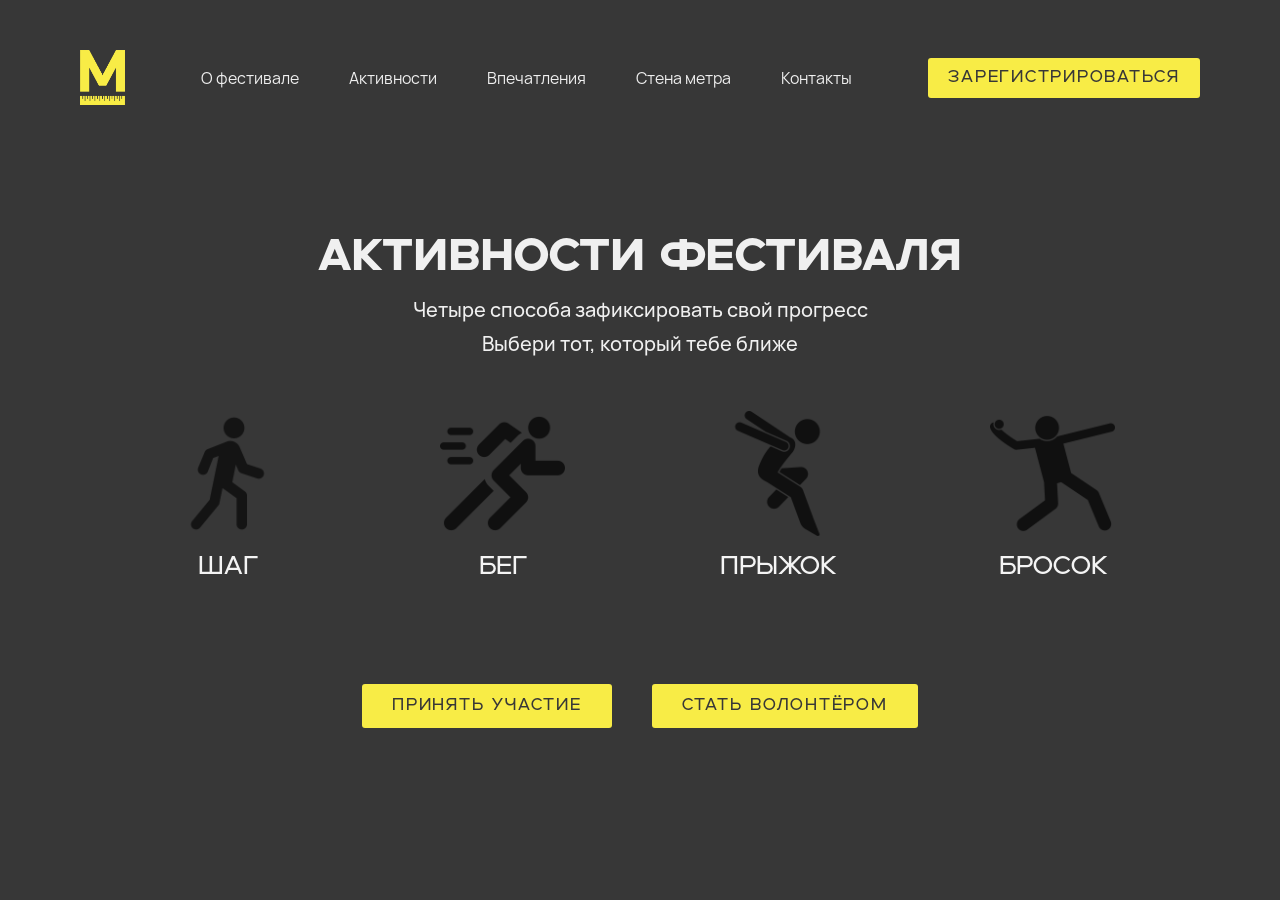
==== activity/activity.html @ a4222068 "activity_promoblock_adaptive" ====
<!doctype html>
<html lang="en">
  <head>
    <meta charset="UTF-8" />
    <meta name="viewport" content="width=device-width, initial-scale=1.0" />
    <title>МЕТР</title>

    <link rel="stylesheet" href="/style/style.css" />
  </head>
  <body>
    <section class="information">
      <header class="header">
        <img class="header--logo" src="/assets/gallery/icon/logo.png" />
        <nav class="header--navigation">
          <ul class="header--navigation--list">
            <li><a>О фестивале</a></li>
            <li><a>Активности</a></li>
            <li><a>Впечатления</a></li>
            <li><a>Стена метра</a></li>
            <li><a>Контакты</a></li>
          </ul>
        </nav>
        <button class="btn-header">
          <span>ЗАРЕГИСТРИРОВАТЬСЯ</span>
        </button>

        <div class="header--groupIcon">
          <img src="/assets/gallery/icon/user-add.svg" />
          <img src="/assets/gallery/icon/burger.svg" />
        </div>
      </header>

      <h1 class="information__heading">АКТИВНОСТИ ФЕСТИВАЛЯ</h1>

      <p class="information--text">
        Четыре способа зафиксировать свой прогресс <br />
        Выбери тот, который тебе ближе
      </p>

      <div class="information--activitesGroup">
        <div>
          <img src="/assets/gallery/icon/man-walking.svg" />
          <p>ШАГ</p>
        </div>

        <div>
          <img src="/assets/gallery/icon/running.svg" />
          <p>БЕГ</p>
        </div>

        <div>
          <img src="/assets/gallery/icon/jumping.svg" />
          <p>ПРЫЖОК</p>
        </div>

        <div>
          <img src="/assets/gallery/icon/person.svg" />
          <p>БРОСОК</p>
        </div>
      </div>

      <div class="information--btnGroup">
        <button class="promoblock-btn">
          <span>ПРИНЯТЬ УЧАСТИЕ</span>
        </button>
        <button class="promoblock-btn">
          <span>СТАТЬ ВОЛОНТЁРОМ</span>
        </button>
      </div>
    </section>
  </body>
</html>
---- style/style.css ----
@charset "UTF-8";
/* ТИПОГРАФИКА */
@font-face {
  font-family: "UNCAGE";
  src: url("/fonts/UNCAGE-SemiBold.otf");
  font-weight: 600;
}
@font-face {
  font-family: "UNCAGE";
  src: url("/fonts/UNCAGE-Regular.otf");
  font-weight: 400;
}
@font-face {
  font-family: "UNCAGE";
  src: url("/fonts/UNCAGE-Medium.otf");
  font-weight: 500;
}
@font-face {
  font-family: "Manrope";
  src: url("/fonts/manrope-regular.otf");
  font-weight: 400;
}
@font-face {
  font-family: "Manrope";
  src: url("/fonts/manrope-medium.otf");
  font-weight: 500;
}
@font-face {
  font-family: "Manrope";
  src: url("/fonts/manrope-semibold.otf");
  font-weight: 600;
}
@font-face {
  font-family: "Manrope";
  src: url("/fonts/manrope-extrabold.otf");
  font-weight: 800;
}
html {
  font-size: 16px;
  -webkit-font-smoothing: antialiased;
  -moz-osx-font-smoothing: grayscale;
}

/* ПЕРЕМЕННЫЕ */
/* СБРОС СТИЛЕЙ */
/* Reset CSS */
*,
*::before,
*::after {
  margin: 0;
  padding: 0;
  box-sizing: border-box;
}

html {
  -webkit-text-size-adjust: 100%;
  -moz-tab-size: 4;
  -o-tab-size: 4;
     tab-size: 4;
}

body {
  min-height: 100vh;
  line-height: 1.5;
  -webkit-font-smoothing: antialiased;
}

/* Убираем списки */
ul,
ol {
  list-style: none;
}

/* Убираем подчёркивание у ссылок */
a {
  text-decoration: none;
  color: inherit;
}

/* Наследование шрифтов */
/* Обнуление всех инпутов, текстареа и селектов */
input,
textarea,
select,
button {
  margin: 0;
  padding: 0;
  border: none;
  background: none;
  color: inherit;
  outline: none;
  box-shadow: none;
}

/* Обнуление конкретных типов инпутов */
input[type=text],
input[type=email],
input[type=number],
input[type=password],
input[type=tel],
input[type=search],
textarea,
select {
  -webkit-appearance: none;
  -moz-appearance: none;
  appearance: none;
}

/* Убираем крестик в input search */
input[type=search]::-webkit-search-decoration,
input[type=search]::-webkit-search-cancel-button,
input[type=search]::-webkit-search-results-button,
input[type=search]::-webkit-search-results-decoration {
  -webkit-appearance: none;
}

/* Убираем стрелки в number input */
input[type=number]::-webkit-inner-spin-button,
input[type=number]::-webkit-outer-spin-button {
  -webkit-appearance: none;
  margin: 0;
}

input[type=number] {
  -moz-appearance: textfield;
  -webkit-appearance: textfield;
          appearance: textfield;
}

/* Убираем календарь в date input */
input[type=date]::-webkit-calendar-picker-indicator {
  background: transparent;
  bottom: 0;
  color: transparent;
  cursor: pointer;
  height: auto;
  left: 0;
  position: absolute;
  right: 0;
  top: 0;
  width: auto;
}

/* Убираем синюю подсветку при тапе на мобилках */
input,
textarea,
select,
button {
  -webkit-tap-highlight-color: transparent;
}

/* Убираем рамку фокуса (но лучше оставить для доступности) */
input:focus,
textarea:focus,
select:focus {
  outline: none;
}

/* Убираем фон автозаполнения в Chrome */
input:-webkit-autofill,
input:-webkit-autofill:hover,
input:-webkit-autofill:focus,
input:-webkit-autofill:active {
  -webkit-background-clip: text;
  -webkit-text-fill-color: inherit;
  -webkit-transition: background-color 5000s ease-in-out 0s;
  transition: background-color 5000s ease-in-out 0s;
}

/* Убираем стандартные кнопки */
button {
  background: none;
  border: none;
  cursor: pointer;
}

/* Медиа элементы */
img,
picture,
video,
canvas,
svg {
  display: block;
  max-width: 100%;
}

/* Убираем обводку у фокуса (лучше оставить для доступности) */
:focus {
  outline: none;
}

:focus-visible {
  outline: 2px solid #0066cc;
  outline-offset: 2px;
}

/* Таблицы */
table {
  border-collapse: collapse;
  border-spacing: 0;
}

/* Цитаты */
blockquote,
q {
  quotes: none;
}

blockquote::before,
blockquote::after,
q::before,
q::after {
  content: "";
}

/* Горизонтальная линия */
hr {
  border: none;
  border-top: 1px solid currentColor;
  opacity: 0.25;
}

/* Убираем стрелки у number input */
input[type=number]::-webkit-inner-spin-button,
input[type=number]::-webkit-outer-spin-button {
  -webkit-appearance: none;
  margin: 0;
}

input[type=number] {
  -moz-appearance: textfield;
  -webkit-appearance: textfield;
          appearance: textfield;
}

/* МИКСИНЫ */
/* АДАПТИВНАЯ ВЁРСТКА */
/* КОМПОНЕНТЫ */
.btn-primary-yellow {
  background-color: #f8ec46;
  border-radius: 3px;
  padding: 10px 22px;
}
.btn-primary-yellow span {
  font-family: "UNCAGE";
  font-weight: 400;
  font-size: 16px;
  line-height: 20px;
  letter-spacing: 0.11em;
  color: #373737;
}
.btn-primary-yellow:hover {
  background: rgb(246.140625, 230.953125, 20.859375);
}

.btn-header {
  background-color: #f8ec46;
  border-radius: 3px;
  padding: 10px 22px;
}
.btn-header span {
  font-family: "UNCAGE";
  font-weight: 400;
  font-size: 16px;
  line-height: 20px;
  letter-spacing: 0.11em;
  color: #373737;
}
.btn-header:hover {
  background: rgb(246.140625, 230.953125, 20.859375);
}
.btn-header {
  display: block;
}
@media (min-width: 1200px) and (max-width: 1524px) {
  .btn-header {
    padding: 10px 20px;
    font-size: 12px;
    display: block;
  }
}
@media (min-width: 800px) and (max-width: 1199px) {
  .btn-header {
    display: none;
  }
}
@media (min-width: 500px) and (max-width: 799px) {
  .btn-header {
    display: none;
  }
}
@media (min-width: 250px) and (max-width: 499px) {
  .btn-header {
    display: none;
  }
}

.btn-headerReg {
  background-color: #f8ec46;
  border-radius: 3px;
  padding: 10px 22px;
}
.btn-headerReg span {
  font-family: "UNCAGE";
  font-weight: 400;
  font-size: 3px;
  line-height: 20px;
  letter-spacing: 0.11em;
  color: #373737;
}
.btn-headerReg:hover {
  background: rgb(246.140625, 230.953125, 20.859375);
}

.promoblock-btn {
  background-color: #f8ec46;
  border-radius: 3px;
  padding: 12px 30px;
}
.promoblock-btn span {
  font-family: "UNCAGE";
  font-weight: 400;
  font-size: 16px;
  line-height: 20px;
  letter-spacing: 0.11em;
  color: #373737;
}
.promoblock-btn:hover {
  background: rgb(246.140625, 230.953125, 20.859375);
}
.promoblock-btn {
  display: block;
}
@media (min-width: 800px) and (max-width: 1199px) {
  .promoblock-btn {
    padding: 10px 25px;
  }
}
@media (min-width: 500px) and (max-width: 799px) {
  .promoblock-btn {
    background-color: #f8ec46;
    border-radius: 3px;
    padding: 10px 10px;
  }
  .promoblock-btn span {
    font-family: "UNCAGE";
    font-weight: 400;
    font-size: 13px;
    line-height: 20px;
    letter-spacing: 0.11em;
    color: #373737;
  }
  .promoblock-btn:hover {
    background: rgb(246.140625, 230.953125, 20.859375);
  }
  .promoblock-btn {
    width: 215px;
    font-size: 13px;
  }
}
@media (min-width: 250px) and (max-width: 499px) {
  .promoblock-btn {
    background-color: #f8ec46;
    border-radius: 3px;
    padding: 10px 10px;
  }
  .promoblock-btn span {
    font-family: "UNCAGE";
    font-weight: 400;
    font-size: 14px;
    line-height: 20px;
    letter-spacing: 0.11em;
    color: #373737;
  }
  .promoblock-btn:hover {
    background: rgb(246.140625, 230.953125, 20.859375);
  }
  .promoblock-btn {
    width: 80%;
    font-size: 13px;
  }
}

.offer-btn {
  background-color: #f8ec46;
  border-radius: 3px;
  padding: 13px 55px;
}
.offer-btn span {
  font-family: "UNCAGE";
  font-weight: 400;
  font-size: 16px;
  line-height: 20px;
  letter-spacing: 0.11em;
  color: #373737;
}
.offer-btn:hover {
  background: rgb(246.140625, 230.953125, 20.859375);
}
.offer-btn {
  display: block;
}
@media (min-width: 800px) and (max-width: 1199px) {
  .offer-btn {
    padding: 10px 25px;
  }
}
@media (min-width: 500px) and (max-width: 799px) {
  .offer-btn {
    background-color: #f8ec46;
    border-radius: 3px;
    padding: 10px 10px;
  }
  .offer-btn span {
    font-family: "UNCAGE";
    font-weight: 400;
    font-size: 13px;
    line-height: 20px;
    letter-spacing: 0.11em;
    color: #373737;
  }
  .offer-btn:hover {
    background: rgb(246.140625, 230.953125, 20.859375);
  }
  .offer-btn {
    width: 265px;
    font-size: 13px;
  }
}
@media (min-width: 250px) and (max-width: 499px) {
  .offer-btn {
    background-color: #f8ec46;
    border-radius: 3px;
    padding: 12px 10px;
  }
  .offer-btn span {
    font-family: "UNCAGE";
    font-weight: 400;
    font-size: 14px;
    line-height: 20px;
    letter-spacing: 0.11em;
    color: #373737;
  }
  .offer-btn:hover {
    background: rgb(246.140625, 230.953125, 20.859375);
  }
  .offer-btn {
    width: 75%;
    font-size: 13px;
  }
}

.meterWallBtn {
  background-color: #35c8b5;
  border-radius: 3px;
  padding: 13px 25px;
}
.meterWallBtn span {
  font-family: "UNCAGE";
  font-weight: 400;
  font-size: 14px;
  line-height: 20px;
  letter-spacing: 0.11em;
  color: #373737;
  white-space: nowrap;
}
.meterWallBtn:hover {
  background: rgb(42.3162055336, 159.6837944664, 144.5138339921);
}
@media (min-width: 800px) and (max-width: 1199px) {
  .meterWallBtn {
    width: 50%;
    padding: 15px 25px;
  }
}

.btnModal {
  background-color: #35c8b5;
  border-radius: 3px;
  padding: 13px 28px;
}
.btnModal span {
  font-family: "UNCAGE";
  font-weight: 400;
  font-size: 14px;
  line-height: 20px;
  letter-spacing: 0.11em;
  color: #373737;
  white-space: nowrap;
}
.btnModal:hover {
  background: rgb(42.3162055336, 159.6837944664, 144.5138339921);
}

.appealBtn {
  background-color: #35c8b5;
  border-radius: 3px;
  padding: 12px 28px;
}
.appealBtn span {
  font-family: "UNCAGE";
  font-weight: 400;
  font-size: 14px;
  line-height: 20px;
  letter-spacing: 0.11em;
  color: #373737;
  white-space: nowrap;
}
.appealBtn:hover {
  background: rgb(42.3162055336, 159.6837944664, 144.5138339921);
}
.appealBtn {
  margin-left: auto;
  display: block;
  margin-top: 40px;
}
@media (min-width: 800px) and (max-width: 1199px) {
  .appealBtn {
    width: 400px;
    margin-left: auto;
    margin-right: auto;
  }
}
@media (min-width: 500px) and (max-width: 799px) {
  .appealBtn {
    width: 350px;
    margin-left: auto;
    margin-right: auto;
  }
}
@media (min-width: 250px) and (max-width: 499px) {
  .appealBtn {
    margin-left: auto;
    margin-right: auto;
    width: 95%;
  }
}

.btnReg {
  background-color: #f8ec46;
  border-radius: 3px;
  padding: 12px 10px;
}
.btnReg span {
  font-family: "UNCAGE";
  font-weight: 400;
  font-size: 15px;
  line-height: 20px;
  letter-spacing: 0.11em;
  color: #373737;
}
.btnReg:hover {
  background: rgb(246.140625, 230.953125, 20.859375);
}
.btnReg {
  width: 415px;
  margin-top: 40px;
}
@media (min-width: 250px) and (max-width: 499px) {
  .btnReg {
    width: 330px;
  }
}

/* Оверлей затемнения */
#overlay {
  position: fixed;
  top: 0;
  left: 0;
  width: 100%;
  height: 100%;
  background: rgba(83, 83, 83, 0.8);
  backdrop-filter: blur(8px);
  z-index: 998;
  display: none;
}

/* Модальное окно */
.modalAdd {
  position: fixed;
  top: 50%;
  left: 50%;
  transform: translate(-50%, -50%);
  width: 650px;
  height: 700px;
  max-width: 90%;
  background: #373737;
  border-radius: 3px;
  padding: 70px 30px 0px 90px;
  z-index: 999;
  display: none;
  border: 1px solid rgba(255, 255, 255, 0.1);
  box-shadow: 0 20px 60px rgba(35, 35, 35, 0.5);
}
@media (min-width: 500px) and (max-width: 799px) {
  .modalAdd {
    height: 650px;
    padding: 50px 30px 0px 40px;
  }
}
@media (min-width: 250px) and (max-width: 499px) {
  .modalAdd {
    height: 650px;
    padding: 50px 20px 0px 20px;
  }
}
.modalAdd h3 {
  font-family: "UNCAGE";
  font-style: normal;
  font-weight: 600;
  font-size: 35px;
  line-height: 40px;
  letter-spacing: 0.05em;
  color: #f8ec46;
}
@media (min-width: 500px) and (max-width: 799px) {
  .modalAdd h3 {
    font-size: 30px;
    padding-right: 20%;
  }
}
@media (min-width: 250px) and (max-width: 499px) {
  .modalAdd h3 {
    font-size: 25px;
    padding-right: 20%;
    line-height: 30px;
  }
}
.modalAdd--close {
  position: absolute;
  top: 25px;
  right: 25px;
}
@media (min-width: 500px) and (max-width: 799px) {
  .modalAdd--close {
    width: 27px;
    height: 27px;
  }
}
@media (min-width: 250px) and (max-width: 499px) {
  .modalAdd--close {
    width: 27px;
    height: 27px;
  }
}
.modalAdd--form {
  display: flex;
  flex-direction: column;
  align-items: center;
  padding-right: 50px;
  padding-top: 20px;
  gap: 20px;
}
@media (min-width: 500px) and (max-width: 799px) {
  .modalAdd--form {
    justify-content: center;
    padding-right: 0;
    margin-left: 0;
  }
}
@media (min-width: 250px) and (max-width: 499px) {
  .modalAdd--form {
    justify-content: center;
    padding-right: 0;
    margin-left: 0;
  }
}
.modalAdd--form-group {
  display: flex;
  flex-direction: column;
}
@media (min-width: 500px) and (max-width: 799px) {
  .modalAdd--form-group {
    margin-left: 0px;
  }
}
@media (min-width: 250px) and (max-width: 499px) {
  .modalAdd--form-group {
    justify-content: center;
    padding-right: 0;
    margin-left: 0;
  }
}
.modalAdd--form-group input {
  box-sizing: border-box;
  width: 490px;
  height: 50px;
  background: rgba(243, 243, 243, 0.3);
  border-bottom: 3px solid #35c8b5;
  border-radius: 5px;
  padding-left: 10px;
}
.modalAdd--form-group input::-moz-placeholder {
  color: rgb(185, 185, 185);
}
.modalAdd--form-group input::placeholder {
  color: rgb(185, 185, 185);
}
.modalAdd--form-group input {
  color: #f0f0f0; /* Цвет вводимого текста */
  font-size: 18px; /* Размер текста */
  font-family: "Manrope", sans-serif; /* Шрифт */
}
@media (min-width: 500px) and (max-width: 799px) {
  .modalAdd--form-group input {
    box-sizing: border-box;
    width: 400px;
    height: 50px;
    background: rgba(243, 243, 243, 0.3);
    border-bottom: 3px solid #35c8b5;
    border-radius: 5px;
    padding-left: 10px;
  }
  .modalAdd--form-group input::-moz-placeholder {
    color: rgb(185, 185, 185);
  }
  .modalAdd--form-group input::placeholder {
    color: rgb(185, 185, 185);
  }
}
@media (min-width: 250px) and (max-width: 499px) {
  .modalAdd--form-group input {
    box-sizing: border-box;
    width: 300px;
    height: 50px;
    background: rgba(243, 243, 243, 0.3);
    border-bottom: 3px solid #35c8b5;
    border-radius: 5px;
    padding-left: 10px;
  }
  .modalAdd--form-group input::-moz-placeholder {
    color: rgb(185, 185, 185);
  }
  .modalAdd--form-group input::placeholder {
    color: rgb(185, 185, 185);
  }
}
.modalAdd--form-group label {
  font-family: "Manrope";
  font-style: normal;
  font-weight: 600;
  font-size: 15px;
  line-height: 27px;
  letter-spacing: 0.05em;
  color: #f0f0f0;
}
@media (min-width: 250px) and (max-width: 499px) {
  .modalAdd--form-group label {
    font-size: 14px;
  }
}
.modalAdd--form-group select {
  appearance: none;
  -webkit-appearance: none;
  -moz-appearance: none;
  /* Базовый фон (цвет) */
  background-color: rgba(243, 243, 243, 0.3);
  /* Иконка стрелки */
  background-image: url("/assets/gallery/icon/arrow_selection.svg");
  background-repeat: no-repeat;
  background-position: right 16px center;
  background-size: 16px 16px;
  /* Отступ справа, чтобы текст не наезжал на стрелку */
  padding-right: 40px;
  box-sizing: border-box;
  width: 490px;
  height: 50px;
  border-bottom: 3px solid #35c8b5;
  border-radius: 5px;
  padding-left: 10px;
}
.modalAdd--form-group select option {
  color: #ffffff; /* Цвет текста опций */
  background-color: #1a1a2e; /* Цвет фона опций */
}
.modalAdd--form-group select {
  color: #f0f0f0; /* Цвет вводимого текста */
  font-size: 18px; /* Размер текста */
  font-family: "Manrope", sans-serif; /* Шрифт */
}
@media (min-width: 500px) and (max-width: 799px) {
  .modalAdd--form-group select {
    appearance: none;
    -webkit-appearance: none;
    -moz-appearance: none;
    /* Базовый фон (цвет) */
    background-color: rgba(243, 243, 243, 0.3);
    /* Иконка стрелки */
    background-image: url("/assets/gallery/icon/arrow_selection.svg");
    background-repeat: no-repeat;
    background-position: right 16px center;
    background-size: 16px 16px;
    /* Отступ справа, чтобы текст не наезжал на стрелку */
    padding-right: 40px;
    box-sizing: border-box;
    width: 400px;
    height: 50px;
    border-bottom: 3px solid #35c8b5;
    border-radius: 5px;
    padding-left: 10px;
  }
  .modalAdd--form-group select option {
    color: #ffffff; /* Цвет текста опций */
    background-color: #1a1a2e; /* Цвет фона опций */
  }
}
@media (min-width: 250px) and (max-width: 499px) {
  .modalAdd--form-group select {
    appearance: none;
    -webkit-appearance: none;
    -moz-appearance: none;
    /* Базовый фон (цвет) */
    background-color: rgba(243, 243, 243, 0.3);
    /* Иконка стрелки */
    background-image: url("/assets/gallery/icon/arrow_selection.svg");
    background-repeat: no-repeat;
    background-position: right 16px center;
    background-size: 16px 16px;
    /* Отступ справа, чтобы текст не наезжал на стрелку */
    padding-right: 40px;
    box-sizing: border-box;
    width: 300px;
    height: 50px;
    border-bottom: 3px solid #35c8b5;
    border-radius: 5px;
    padding-left: 10px;
  }
  .modalAdd--form-group select option {
    color: #ffffff; /* Цвет текста опций */
    background-color: #1a1a2e; /* Цвет фона опций */
  }
}
.modalAdd--form-btn {
  margin-top: 30px;
}

/* Когда модалка открыта - показываем */
.modalAdd.show,
#overlay.show {
  display: block;
}

/* Запрет скролла */
body.no-scroll {
  overflow: hidden;
}

.reg--container--form-group input {
  box-sizing: border-box;
  width: 550px;
  height: 50px;
  background: rgba(243, 243, 243, 0.3);
  border-bottom: 3px solid #35c8b5;
  border-radius: 5px;
  padding-left: 10px;
}
.reg--container--form-group input::-moz-placeholder {
  color: rgb(185, 185, 185);
}
.reg--container--form-group input::placeholder {
  color: rgb(185, 185, 185);
}
.reg--container--form-group input {
  color: #f0f0f0; /* Цвет вводимого текста */
  font-size: 18px; /* Размер текста */
  font-family: "Manrope", sans-serif; /* Шрифт */
}
@media (min-width: 1200px) and (max-width: 1524px) {
  .reg--container--form-group input {
    width: 450px;
  }
}
@media (min-width: 500px) and (max-width: 799px) {
  .reg--container--form-group input {
    width: 400px;
  }
}
@media (min-width: 250px) and (max-width: 499px) {
  .reg--container--form-group input {
    width: 330px;
  }
}
.reg--container--form-group label {
  font-family: "Manrope";
  font-style: normal;
  font-weight: 600;
  font-size: 15px;
  line-height: 27px;
  letter-spacing: 0.05em;
  color: #f0f0f0;
}

.groupPassword {
  display: flex;
  flex-direction: column;
}
.groupPassword input {
  box-sizing: border-box;
  width: 270px;
  height: 50px;
  background: rgba(243, 243, 243, 0.3);
  border-bottom: 3px solid #35c8b5;
  border-radius: 5px;
  padding-left: 10px;
}
.groupPassword input::-moz-placeholder {
  color: rgb(185, 185, 185);
}
.groupPassword input::placeholder {
  color: rgb(185, 185, 185);
}
.groupPassword input {
  color: #f0f0f0; /* Цвет вводимого текста */
  font-size: 18px; /* Размер текста */
  font-family: "Manrope", sans-serif; /* Шрифт */
}
@media (min-width: 1200px) and (max-width: 1524px) {
  .groupPassword input {
    width: 100%;
  }
}
@media (min-width: 500px) and (max-width: 799px) {
  .groupPassword input {
    flex-direction: column;
    width: 400px;
  }
}
@media (min-width: 250px) and (max-width: 499px) {
  .groupPassword input {
    width: 330px;
  }
}
.groupPassword label {
  font-family: "Manrope";
  font-style: normal;
  font-weight: 600;
  font-size: 15px;
  line-height: 27px;
  letter-spacing: 0.05em;
  color: #f0f0f0;
}

.appeal--cards-card {
  width: 303px;
  height: 215px;
  padding: 30px 20px 20px 40px;
  background: #535353;
  border: 2px solid #35c8b5;
  border-radius: 3px;
  display: flex;
  flex-direction: column;
  justify-content: center;
  align-items: flex-start;
}
.appeal--cards-card h6 {
  font-family: "Manrope";
  font-style: normal;
  font-weight: 800;
  font-size: 22px;
  line-height: 25px;
  color: #f8ec46;
}
.appeal--cards-card p {
  font-family: "Manrope";
  font-style: normal;
  font-weight: 400;
  font-size: 18px;
  line-height: 22px;
  padding-top: 20px;
  color: #f0f0f0;
}
@media (min-width: 1525px) and (max-width: 2000px) {
  .appeal--cards-card {
    width: 23%;
    height: 215px;
    padding: 30px 20px 20px 40px;
    background: #535353;
    border: 2px solid #35c8b5;
    border-radius: 3px;
    display: flex;
    flex-direction: column;
    justify-content: center;
    align-items: flex-start;
  }
  .appeal--cards-card h6 {
    font-family: "Manrope";
    font-style: normal;
    font-weight: 800;
    font-size: 22px;
    line-height: 25px;
    color: #f8ec46;
  }
  .appeal--cards-card p {
    font-family: "Manrope";
    font-style: normal;
    font-weight: 400;
    font-size: 18px;
    line-height: 22px;
    padding-top: 20px;
    color: #f0f0f0;
  }
}
@media (min-width: 1200px) and (max-width: 1524px) {
  .appeal--cards-card {
    width: 420px;
    height: 215px;
    padding: 30px 20px 20px 40px;
    background: #535353;
    border: 2px solid #35c8b5;
    border-radius: 3px;
    display: flex;
    flex-direction: column;
    justify-content: center;
    align-items: flex-start;
  }
  .appeal--cards-card h6 {
    font-family: "Manrope";
    font-style: normal;
    font-weight: 800;
    font-size: 22px;
    line-height: 25px;
    color: #f8ec46;
  }
  .appeal--cards-card p {
    font-family: "Manrope";
    font-style: normal;
    font-weight: 400;
    font-size: 18px;
    line-height: 22px;
    padding-top: 20px;
    color: #f0f0f0;
  }
}
@media (min-width: 800px) and (max-width: 1199px) {
  .appeal--cards-card {
    width: 400px;
    height: 215px;
    padding: 30px 20px 20px 40px;
    background: #535353;
    border: 2px solid #35c8b5;
    border-radius: 3px;
    display: flex;
    flex-direction: column;
    justify-content: center;
    align-items: flex-start;
  }
  .appeal--cards-card h6 {
    font-family: "Manrope";
    font-style: normal;
    font-weight: 800;
    font-size: 22px;
    line-height: 25px;
    color: #f8ec46;
  }
  .appeal--cards-card p {
    font-family: "Manrope";
    font-style: normal;
    font-weight: 400;
    font-size: 18px;
    line-height: 22px;
    padding-top: 20px;
    color: #f0f0f0;
  }
}
@media (min-width: 500px) and (max-width: 799px) {
  .appeal--cards-card {
    width: 350px;
    height: 215px;
    padding: 30px 20px 20px 40px;
    background: #535353;
    border: 2px solid #35c8b5;
    border-radius: 3px;
    display: flex;
    flex-direction: column;
    justify-content: center;
    align-items: flex-start;
  }
  .appeal--cards-card h6 {
    font-family: "Manrope";
    font-style: normal;
    font-weight: 800;
    font-size: 22px;
    line-height: 25px;
    color: #f8ec46;
  }
  .appeal--cards-card p {
    font-family: "Manrope";
    font-style: normal;
    font-weight: 400;
    font-size: 18px;
    line-height: 22px;
    padding-top: 20px;
    color: #f0f0f0;
  }
}

/* БЛОКИ */
.header {
  display: flex;
  justify-content: space-between;
  align-items: center;
  margin-left: 120px;
  margin-right: 120px;
}
@media (min-width: 800px) and (max-width: 1199px) {
  .header--navigation {
    display: none;
  }
}
@media (min-width: 500px) and (max-width: 799px) {
  .header--navigation {
    display: none;
  }
}
@media (min-width: 250px) and (max-width: 499px) {
  .header--navigation {
    display: none;
  }
}
.header--navigation--list {
  display: flex;
  gap: 80px;
}
.header--navigation--list li {
  font-family: "Manrope";
  font-weight: 400;
  font-size: 17px;
  color: #f0f0f0;
  cursor: pointer;
}
.header--logo {
  width: 56px;
  height: 65px;
}
.header--groupIcon {
  display: none;
}
@media (min-width: 800px) and (max-width: 1199px) {
  .header--groupIcon {
    display: flex;
    gap: 30px;
  }
}
@media (min-width: 500px) and (max-width: 799px) {
  .header--groupIcon {
    display: flex;
    gap: 20px;
    width: 35px;
    height: 35px;
    margin-left: 20px;
  }
}
@media (min-width: 250px) and (max-width: 499px) {
  .header--groupIcon {
    display: flex;
    gap: 30px;
  }
}
@media (min-width: 1525px) and (max-width: 2000px) {
  .header {
    margin-left: 120px;
    margin-right: 120px;
  }
}
@media (min-width: 1200px) and (max-width: 1524px) {
  .header {
    margin-left: 80px;
    margin-right: 80px;
  }
  .header--logo {
    width: 45px;
    height: 55px;
  }
  .header--navigation--list {
    gap: 50px;
  }
  .header--navigation--list li {
    font-size: 16px;
  }
}
@media (min-width: 800px) and (max-width: 1199px) {
  .header {
    margin-left: 90px;
    margin-right: 90px;
  }
}
@media (min-width: 500px) and (max-width: 799px) {
  .header {
    margin-left: 50px;
  }
}
@media (min-width: 250px) and (max-width: 499px) {
  .header {
    margin-left: 50px;
  }
  .header--logo {
    width: 35px;
    height: 40px;
  }
  .header--groupIcon {
    width: 35px;
    height: 35px;
  }
}

.footer {
  margin-left: 120px;
  margin-bottom: 50px;
}
@media (min-width: 800px) and (max-width: 1199px) {
  .footer {
    margin-left: 50px;
  }
}
@media (min-width: 500px) and (max-width: 799px) {
  .footer {
    margin-left: 50px;
  }
}
@media (min-width: 250px) and (max-width: 499px) {
  .footer {
    margin-left: 20px;
  }
}
.footer--logo {
  display: flex;
  gap: 15px;
}
.footer--logo img {
  width: 60px;
  height: 75px;
}
.footer--logo p {
  font-family: "UNCAGE";
  font-style: normal;
  font-weight: 400;
  font-size: 13px;
  line-height: 20px;
  letter-spacing: 0.11em;
  color: #f0f0f0;
}
.footer__group {
  display: flex;
  flex-wrap: wrap;
  gap: 100px;
  margin-top: 60px;
}
@media (min-width: 250px) and (max-width: 499px) {
  .footer__group {
    gap: 50px;
  }
}
.footer__title {
  font-family: "UNCAGE";
  font-style: normal;
  font-weight: 500;
  font-size: 23px;
  line-height: 32px;
  /* identical to box height */
  letter-spacing: 0.11em;
  color: #f0f0f0;
}
.footer__list {
  font-family: "Manrope";
  font-style: normal;
  font-weight: 500;
  font-size: 20px;
  line-height: 45px;
  /* or 208% */
  letter-spacing: 0.11em;
  color: #f0f0f0;
  word-wrap: break-word;
  white-space: normal;
}
@media (min-width: 250px) and (max-width: 499px) {
  .footer__list {
    font-size: 17px;
  }
}
.footer__socialMedia {
  display: flex;
  width: 100%;
  justify-content: flex-end;
  align-items: flex-end;
  padding-right: 120px;
  gap: 45px;
}
@media (min-width: 1525px) and (max-width: 2000px) {
  .footer__socialMedia {
    margin-top: 100px;
  }
}
@media (min-width: 800px) and (max-width: 1199px) {
  .footer__socialMedia {
    margin-top: 100px;
  }
}
@media (min-width: 500px) and (max-width: 799px) {
  .footer__socialMedia {
    margin-top: 100px;
    justify-content: flex-start;
    align-items: flex-start;
  }
}
@media (min-width: 250px) and (max-width: 499px) {
  .footer__socialMedia {
    margin-top: 100px;
    justify-content: space-around;
    align-items: center;
    padding-right: 0;
  }
}
.footer__socialMedia img {
  width: 45px;
  height: 45px;
}

/* СТРАНИЦЫ */
body {
  background-color: #373737;
  position: relative;
}

.promoblock {
  background: url(/assets/gallery/background/background_home_promoblock.png);
  padding: 50px 0px 320px 0px;
  background-size: cover;
  background-repeat: no-repeat;
  position: relative;
}
@media (min-width: 250px) and (max-width: 499px) {
  .promoblock {
    padding: 50px 0px 300px 0px;
  }
}
.promoblock__heading {
  font-family: "UNCAGE";
  font-size: 45px;
  font-weight: 600;
  color: #f0f0f0;
}
@media (min-width: 800px) and (max-width: 1199px) {
  .promoblock__heading {
    font-size: 36px;
  }
}
@media (min-width: 500px) and (max-width: 799px) {
  .promoblock__heading {
    font-size: 27px;
  }
}
@media (min-width: 250px) and (max-width: 499px) {
  .promoblock__heading {
    font-size: 22px;
  }
}
.promoblock__heading--first {
  margin-left: 15%;
  margin-top: 120px;
}
@media (min-width: 800px) and (max-width: 1199px) {
  .promoblock__heading--first {
    margin-left: 17%;
  }
}
@media (min-width: 500px) and (max-width: 799px) {
  .promoblock__heading--first {
    margin-left: 10%;
  }
}
@media (min-width: 250px) and (max-width: 499px) {
  .promoblock__heading--first {
    margin-left: 10%;
    margin-top: 150px;
  }
}
.promoblock__heading--second {
  margin-left: 35%;
  margin-top: 0px;
}
@media (min-width: 800px) and (max-width: 1199px) {
  .promoblock__heading--second {
    margin-left: 25%;
  }
}
@media (min-width: 500px) and (max-width: 799px) {
  .promoblock__heading--second {
    margin-left: 10%;
  }
}
@media (min-width: 250px) and (max-width: 499px) {
  .promoblock__heading--second {
    margin-left: 10%;
  }
}
.promoblock--text {
  font-family: "Manrope";
  font-weight: 500;
  font-size: 20px;
  line-height: 34px;
  color: #f0f0f0;
  margin-left: 35%;
}
@media (min-width: 800px) and (max-width: 1199px) {
  .promoblock--text {
    margin-left: 25%;
    font-size: 18px;
  }
}
@media (min-width: 500px) and (max-width: 799px) {
  .promoblock--text {
    font-size: 14px;
    margin-left: 10%;
  }
}
@media (min-width: 250px) and (max-width: 499px) {
  .promoblock--text {
    font-size: 14px;
    margin-left: 10%;
    line-height: 18px;
  }
}
.promoblock--btnGroup {
  display: flex;
  gap: 70px;
  margin-left: 35%;
  margin-top: 2%;
}
@media (min-width: 800px) and (max-width: 1199px) {
  .promoblock--btnGroup {
    margin-left: 25%;
    gap: 50px;
  }
}
@media (min-width: 500px) and (max-width: 799px) {
  .promoblock--btnGroup {
    position: absolute;
    top: 55%;
    left: 10%;
    flex-direction: row;
    justify-content: center;
    align-items: center;
    margin-left: 0;
    gap: 10px;
    width: auto;
  }
}
@media (min-width: 250px) and (max-width: 499px) {
  .promoblock--btnGroup {
    flex-direction: column;
    justify-content: center;
    align-items: center;
    margin-left: 0;
    gap: 10px;
    width: auto;
    margin-top: 15%;
  }
}
.promoblock--advantagesGroup {
  position: absolute;
  bottom: 0;
  left: 0;
  right: 0;
  width: 100%;
  height: 220px;
  display: flex;
  justify-content: center;
  align-items: center;
  gap: clamp(20px, 5vw, 120px);
  padding: 0 clamp(10px, 3vw, 50px);
  background: rgba(0, 0, 0, 0.1);
  backdrop-filter: blur(11.2px);
  -webkit-backdrop-filter: blur(11.2px);
  mask: linear-gradient(to bottom, transparent 0%, black 30%, black 100%);
  -webkit-mask: linear-gradient(to bottom, transparent 0%, black 30%, black 100%);
}
@media (min-width: 500px) and (max-width: 799px) {
  .promoblock--advantagesGroup {
    height: 190px;
    padding-top: 30px;
  }
}
@media (min-width: 250px) and (max-width: 499px) {
  .promoblock--advantagesGroup {
    height: 150px;
    padding-top: 10px;
  }
}
.promoblock--advantagesGroup div {
  display: flex;
  flex-direction: column;
  justify-content: center;
  align-items: center;
  margin-top: 5%;
  height: 120px;
  min-height: 120px;
  flex: 1;
  min-width: 0;
  max-width: 33.333%;
}
@media (min-width: 800px) and (max-width: 1199px) {
  .promoblock--advantagesGroup div {
    max-width: 23.333%;
  }
}
.promoblock--advantagesGroup div h2 {
  font-family: "UNCAGE";
  font-style: normal;
  font-weight: 600;
  font-size: 50px;
  line-height: 66px;
  height: 70px;
  letter-spacing: 0.11em;
  color: #f0f0f0;
}
@media (min-width: 1200px) and (max-width: 1524px) {
  .promoblock--advantagesGroup div h2 {
    font-size: 45px;
  }
}
@media (min-width: 800px) and (max-width: 1199px) {
  .promoblock--advantagesGroup div h2 {
    font-size: 40px;
  }
}
@media (min-width: 500px) and (max-width: 799px) {
  .promoblock--advantagesGroup div h2 {
    font-size: 35px;
  }
}
@media (min-width: 250px) and (max-width: 499px) {
  .promoblock--advantagesGroup div h2 {
    font-size: 28px;
  }
}
.promoblock--advantagesGroup div p {
  font-family: "Manrope";
  font-style: normal;
  font-weight: 600;
  font-size: 14px;
  line-height: 20px;
  text-align: center;
  letter-spacing: 0.11em;
  height: 40px;
  color: #f0f0f0;
}
@media (min-width: 800px) and (max-width: 1199px) {
  .promoblock--advantagesGroup div p {
    font-size: 14px;
    line-height: 15px;
  }
}
@media (min-width: 500px) and (max-width: 799px) {
  .promoblock--advantagesGroup div p {
    font-size: 10px;
    line-height: 15px;
  }
}
@media (min-width: 250px) and (max-width: 499px) {
  .promoblock--advantagesGroup div p {
    font-size: 10px;
    line-height: 12px;
  }
}

.instructionBlock--headings {
  display: flex;
  align-items: center;
  justify-content: space-between;
  margin-left: 120px;
  margin-right: 120px;
  margin-top: 100px;
}
@media (min-width: 800px) and (max-width: 1199px) {
  .instructionBlock--headings {
    flex-direction: column;
    align-items: flex-start;
    justify-content: flex-start;
  }
}
@media (min-width: 500px) and (max-width: 799px) {
  .instructionBlock--headings {
    flex-direction: column;
    align-items: flex-start;
    justify-content: flex-start;
    margin-left: 50px;
    margin-right: 50px;
  }
}
@media (min-width: 250px) and (max-width: 499px) {
  .instructionBlock--headings {
    flex-direction: column;
    align-items: flex-start;
    justify-content: flex-start;
    margin-left: 50px;
    margin-right: 50px;
  }
}
.instructionBlock--headings h2 {
  font-family: "UNCAGE";
  color: #f8ec46;
  font-size: 45px;
}
@media (min-width: 800px) and (max-width: 1199px) {
  .instructionBlock--headings h2 {
    font-size: 42px;
  }
}
@media (min-width: 500px) and (max-width: 799px) {
  .instructionBlock--headings h2 {
    font-size: 30px;
    line-height: 38px;
  }
}
@media (min-width: 250px) and (max-width: 499px) {
  .instructionBlock--headings h2 {
    font-size: 30px;
  }
}
.instructionBlock--headings p {
  font-family: "Manrope";
  color: #35c8b5;
  font-weight: 700;
  font-size: 24px;
}
@media (min-width: 800px) and (max-width: 1199px) {
  .instructionBlock--headings p {
    font-size: 22px;
  }
}
@media (min-width: 500px) and (max-width: 799px) {
  .instructionBlock--headings p {
    font-size: 18px;
  }
}
@media (min-width: 250px) and (max-width: 499px) {
  .instructionBlock--headings p {
    font-size: 17px;
  }
}
.instructionBlock--nav {
  display: flex;
  flex-direction: column-reverse;
}
@media (min-width: 800px) and (max-width: 1199px) {
  .instructionBlock--nav {
    flex-direction: row;
    justify-content: center;
    align-items: center;
    margin-top: 50px;
  }
}
@media (min-width: 500px) and (max-width: 799px) {
  .instructionBlock--nav {
    flex-direction: row;
    justify-content: center;
    align-items: center;
    margin-top: 30px;
  }
}
@media (min-width: 250px) and (max-width: 499px) {
  .instructionBlock--nav {
    flex-direction: row;
    justify-content: center;
    align-items: center;
    margin-top: 30px;
  }
}
.instructionBlock--nav-rule {
  background: url(/assets/gallery/background/rule_horizantal.svg) no-repeat;
  background-size: contain;
  background-position: center;
  height: 300px;
  width: calc(100% - 240px);
  max-width: 1500px;
  margin: 0 auto;
}
@media (min-width: 1525px) and (max-width: 2000px) {
  .instructionBlock--nav-rule {
    height: 350px;
    max-width: 2000px;
  }
}
@media (min-width: 1200px) and (max-width: 1524px) {
  .instructionBlock--nav-rule {
    height: 340px;
    max-width: 1500px;
  }
}
@media (min-width: 800px) and (max-width: 1199px) {
  .instructionBlock--nav-rule {
    background: url(/assets/gallery/background/rule_vertical_tablet.svg);
    background-repeat: no-repeat;
    height: 530px;
    margin-left: 120px;
    margin-top: 20px;
    max-width: 350px;
  }
}
@media (min-width: 500px) and (max-width: 799px) {
  .instructionBlock--nav-rule {
    background: url(/assets/gallery/background/rule_vertical_mobile_1.svg);
    background-repeat: no-repeat;
    height: 430px;
    margin-left: 50px;
    margin-top: 20px;
    max-width: 220px;
  }
}
@media (min-width: 250px) and (max-width: 499px) {
  .instructionBlock--nav-rule {
    background: url(/assets/gallery/background/rule_vertical_mobile_jpg.png);
    background-repeat: no-repeat;
    background-size: cover;
    height: 370px;
    width: 180px;
    margin-left: 50px;
    margin-top: 20px;
  }
}
.instructionBlock--nav-list {
  display: grid;
  grid-template-rows: auto;
  grid-template-columns: repeat(4, 1fr);
  gap: 40px;
  -moz-column-gap: 60px;
       column-gap: 60px;
  row-gap: 20px;
  width: calc(100% - 240px);
  margin: 0 auto;
  margin-top: 100px;
  align-items: end;
}
@media (min-width: 800px) and (max-width: 1199px) {
  .instructionBlock--nav-list {
    grid-template-rows: repeat(4, 1fr);
    grid-template-columns: auto;
    row-gap: 115px;
    margin-top: 22px;
    align-self: flex-start;
  }
}
@media (min-width: 500px) and (max-width: 799px) {
  .instructionBlock--nav-list {
    grid-template-rows: repeat(4, 1fr);
    grid-template-columns: auto;
    row-gap: 86px;
    margin-top: 20px;
    align-self: flex-start;
    margin-left: 10px;
    margin-right: 0%;
  }
}
@media (min-width: 250px) and (max-width: 499px) {
  .instructionBlock--nav-list {
    grid-template-rows: repeat(4, 1fr);
    grid-template-columns: auto;
    row-gap: 66px;
    margin-top: 0px;
    align-self: flex-start;
    margin-left: 10px;
    margin-right: 0%;
  }
}
.instructionBlock--nav-list li {
  font-family: "UNCAGE";
  color: #f0f0f0;
  font-size: 18px;
  padding-right: 0%;
  line-height: 20px;
  display: inline-block;
  width: -moz-fit-content;
  width: fit-content;
  cursor: pointer;
  white-space: nowrap;
}
@media (min-width: 800px) and (max-width: 1199px) {
  .instructionBlock--nav-list li {
    font-size: 20px;
  }
}
@media (min-width: 500px) and (max-width: 799px) {
  .instructionBlock--nav-list li {
    font-size: 18px;
  }
}
@media (min-width: 250px) and (max-width: 499px) {
  .instructionBlock--nav-list li {
    font-size: 14px;
    width: 120px;
    min-width: 120px;
    max-width: 120px;
    cursor: pointer;
    white-space: normal;
    word-wrap: break-word;
  }
}
.instructionBlock--headingsBottom {
  font-family: "UNCAGE";
  font-weight: 700;
  font-size: 25px;
  margin-left: max(18px, (100% - 1500px) / 2 + 650px);
  margin-right: 20%;
  line-height: 30px;
  /* or 148% */
  letter-spacing: 0.11em;
  color: #f0f0f0;
}
@media (min-width: 1525px) and (max-width: 2000px) {
  .instructionBlock--headingsBottom {
    margin-left: 44%;
    padding-top: 2%;
  }
}
@media (min-width: 1200px) and (max-width: 1524px) {
  .instructionBlock--headingsBottom {
    margin-left: 45%;
    padding-top: 0%;
    font-size: 22px;
    margin-right: 10%;
  }
}
@media (min-width: 800px) and (max-width: 1199px) {
  .instructionBlock--headingsBottom {
    margin-left: 120px;
    padding-top: 0%;
    font-size: 22px;
    margin-right: 30%;
  }
}
@media (min-width: 500px) and (max-width: 799px) {
  .instructionBlock--headingsBottom {
    margin-left: 50px;
    padding-top: 0%;
    font-size: 22px;
    margin-right: 20%;
  }
}
@media (min-width: 250px) and (max-width: 499px) {
  .instructionBlock--headingsBottom {
    margin-left: 50px;
    padding-top: 5%;
    font-size: 18px;
    line-height: 22px;
    margin-right: 10%;
  }
}
.instructionBlock .highlight {
  color: #35c8b5;
}
.instructionBlock--photoGroup {
  display: flex;
  gap: 2%;
  width: calc(100% - 240px);
  margin: 0 auto;
}
@media (min-width: 1525px) and (max-width: 2000px) {
  .instructionBlock--photoGroup {
    margin-top: -1%;
  }
}
@media (min-width: 500px) and (max-width: 799px) {
  .instructionBlock--photoGroup {
    align-items: flex-start;
    justify-content: flex-start;
    width: 100%;
    margin: 0;
    gap: 10px;
  }
}
@media (min-width: 250px) and (max-width: 499px) {
  .instructionBlock--photoGroup {
    align-items: flex-start;
    justify-content: flex-start;
    width: 100%;
    margin: 0;
    margin-left: 0px;
    gap: 10px;
  }
}
.instructionBlock--photoGroup-photo_one {
  width: 35vw;
  height: 18vw;
  margin-top: clamp(-80px, -4vw, -20px);
}
@media (min-width: 1525px) and (max-width: 2000px) {
  .instructionBlock--photoGroup-photo_one {
    margin-top: -80px;
  }
}
@media (min-width: 1200px) and (max-width: 1524px) {
  .instructionBlock--photoGroup-photo_one {
    margin-top: -90px;
  }
}
@media (min-width: 800px) and (max-width: 1199px) {
  .instructionBlock--photoGroup-photo_one {
    display: none;
  }
}
@media (min-width: 500px) and (max-width: 799px) {
  .instructionBlock--photoGroup-photo_one {
    display: none;
  }
}
@media (min-width: 250px) and (max-width: 499px) {
  .instructionBlock--photoGroup-photo_one {
    display: none;
  }
}
.instructionBlock--photoGroup-photo_two {
  width: 27vw;
  height: 22vw;
  margin-top: clamp(5px, 1.5vw, 30px);
}
@media (min-width: 800px) and (max-width: 1199px) {
  .instructionBlock--photoGroup-photo_two {
    width: 37vw;
    height: 32vw;
  }
}
@media (min-width: 500px) and (max-width: 799px) {
  .instructionBlock--photoGroup-photo_two {
    width: 44vw;
    height: 39vw;
    margin-left: 50px;
  }
}
@media (min-width: 250px) and (max-width: 499px) {
  .instructionBlock--photoGroup-photo_two {
    width: 44vw;
    height: 42vw;
    margin-left: 50px;
  }
}
.instructionBlock--photoGroup-photo_three {
  width: 27vw;
  height: 16vw;
  margin-top: clamp(0px, 1.5vw, 30px);
}
@media (min-width: 800px) and (max-width: 1199px) {
  .instructionBlock--photoGroup-photo_three {
    width: 37vw;
    height: 26vw;
  }
}
@media (min-width: 500px) and (max-width: 799px) {
  .instructionBlock--photoGroup-photo_three {
    width: 40vw;
    height: 30vw;
  }
}
@media (min-width: 250px) and (max-width: 499px) {
  .instructionBlock--photoGroup-photo_three {
    width: 38vw;
    height: 30vw;
  }
}

.sponsors {
  margin-left: 120px;
  margin-right: 120px;
  padding-top: 130px;
}
@media (min-width: 800px) and (max-width: 1199px) {
  .sponsors {
    padding-top: 80px;
  }
}
@media (min-width: 500px) and (max-width: 799px) {
  .sponsors {
    margin-left: 50px;
    margin-right: 50px;
  }
}
@media (min-width: 250px) and (max-width: 499px) {
  .sponsors {
    margin-left: 50px;
    margin-right: 50px;
    padding-top: 50px;
  }
}
.sponsors h2 {
  font-family: "UNCAGE";
  color: #f8ec46;
  font-size: 45px;
}
@media (min-width: 800px) and (max-width: 1199px) {
  .sponsors h2 {
    font-size: 42px;
  }
}
@media (min-width: 500px) and (max-width: 799px) {
  .sponsors h2 {
    font-size: 30px;
    line-height: 38px;
  }
}
@media (min-width: 250px) and (max-width: 499px) {
  .sponsors h2 {
    font-size: 30px;
  }
}
.sponsors p {
  font-family: "Manrope";
  font-style: normal;
  font-weight: 400;
  font-size: 25px;
  line-height: 40px;
  color: #e7e7e7;
}
@media (min-width: 800px) and (max-width: 1199px) {
  .sponsors p {
    font-size: 22px;
  }
}
@media (min-width: 500px) and (max-width: 799px) {
  .sponsors p {
    font-size: 18px;
  }
}
@media (min-width: 250px) and (max-width: 499px) {
  .sponsors p {
    font-size: 16px;
    line-height: 18px;
  }
}
.sponsors--logo {
  display: flex;
  flex-wrap: wrap;
  justify-content: center;
  align-items: center;
  gap: 100px;
  margin-top: 5%;
}
@media (min-width: 800px) and (max-width: 1199px) {
  .sponsors--logo {
    gap: 80px;
    margin-top: 10%;
  }
}
@media (min-width: 500px) and (max-width: 799px) {
  .sponsors--logo {
    gap: 60px;
    margin-top: 8%;
  }
}
@media (min-width: 250px) and (max-width: 499px) {
  .sponsors--logo {
    gap: 60px;
    margin-top: 10%;
  }
}
.sponsors--logo img {
  width: 220px;
  height: auto;
  -o-object-fit: contain;
     object-fit: contain;
  flex-shrink: 0;
  flex-grow: 0;
}
@media (min-width: 1200px) and (max-width: 1524px) {
  .sponsors--logo img {
    width: 150px;
  }
}
@media (min-width: 800px) and (max-width: 1199px) {
  .sponsors--logo img {
    width: 120px;
  }
}
@media (min-width: 500px) and (max-width: 799px) {
  .sponsors--logo img {
    width: 100px;
  }
}
@media (min-width: 250px) and (max-width: 499px) {
  .sponsors--logo img {
    width: 100px;
  }
}

.reviews {
  padding: 150px 0;
  overflow: hidden;
  margin-left: 120px;
  margin-right: 120px;
}
@media (min-width: 800px) and (max-width: 1199px) {
  .reviews {
    margin-left: 50px;
    margin-right: 50px;
  }
}
@media (min-width: 500px) and (max-width: 799px) {
  .reviews {
    margin-left: 50px;
    margin-right: 50px;
  }
}
@media (min-width: 250px) and (max-width: 499px) {
  .reviews {
    margin-left: 50px;
    margin-right: 50px;
  }
}
.reviews h2 {
  font-family: "UNCAGE";
  color: #f8ec46;
  font-size: 45px;
}
@media (min-width: 800px) and (max-width: 1199px) {
  .reviews h2 {
    font-size: 42px;
  }
}
@media (min-width: 500px) and (max-width: 799px) {
  .reviews h2 {
    font-size: 30px;
    line-height: 38px;
  }
}
@media (min-width: 250px) and (max-width: 499px) {
  .reviews h2 {
    font-size: 30px;
  }
}
.reviews__scroll-container {
  position: relative;
}
.reviews__wrapper {
  overflow-x: auto;
  overflow-y: hidden;
  cursor: grab;
  -webkit-user-select: none;
     -moz-user-select: none;
          user-select: none;
  -webkit-overflow-scrolling: touch;
  scrollbar-width: none;
  -ms-overflow-style: none;
}
.reviews__wrapper::-webkit-scrollbar {
  display: none;
}
.reviews__wrapper:active {
  cursor: grabbing;
}
.reviews__track {
  display: flex;
  gap: 24px;
  padding: 50px 0px;
  width: -moz-max-content;
  width: max-content;
  justify-content: flex-start;
  align-items: flex-start;
}
.reviews__scrollbar {
  margin-top: 0px;
  padding: 0 40px 0 0px;
  position: relative;
}
@media (min-width: 250px) and (max-width: 499px) {
  .reviews__scrollbar {
    margin-top: 20px;
  }
}
.reviews__scrollbar-track {
  background: #1a2626;
  border-radius: 2px;
  height: 10px;
  position: relative;
  cursor: pointer;
  width: 100%;
}
.reviews__scrollbar-track img {
  position: absolute;
  right: -40px;
  top: 50%;
  transform: translateY(-50%);
  width: 25px;
  height: 25px;
}
.reviews__scrollbar-thumb {
  position: absolute;
  left: 0;
  top: 0;
  width: 0;
  height: 100%;
  background: #f8ec46;
  border-radius: 2px;
  cursor: grab;
  transition: background 0.2s ease;
}
.reviews__item {
  flex-shrink: 0;
  width: 400px;
  height: 530px;
}
@media (min-width: 250px) and (max-width: 499px) {
  .reviews__item {
    width: 290px;
    height: 370px;
  }
}
.reviews__card {
  background: #1a2626;
  border-radius: 3px;
  overflow: hidden;
  transition: all 0.3s ease;
  cursor: pointer;
  width: 400px;
  height: 500px;
  border: 2px solid #35c8b5;
}
.reviews__card:hover {
  transform: translateY(-4px);
  box-shadow: 0 10px 30px rgba(0, 0, 0, 0.3);
}
@media (min-width: 250px) and (max-width: 499px) {
  .reviews__card {
    width: 290px;
    height: 370px;
  }
}
.reviews__photo {
  position: relative;
  width: 100%;
  height: 100%;
  overflow: hidden;
}
.reviews__photo img {
  width: 100%;
  height: 100%;
  -o-object-fit: cover;
     object-fit: cover;
  transition: transform 0.3s ease, filter 0.3s ease;
}
.reviews__overlay {
  position: absolute;
  top: 0;
  left: 0;
  width: 100%;
  height: 100%;
  background: rgba(31, 31, 31, 0.35);
  backdrop-filter: blur(4px);
  display: flex;
  flex-direction: column;
  justify-content: space-around;
  align-items: flex-start;
  padding: 20px;
  gap: 200px;
  opacity: 0;
  transition: opacity 0.3s ease;
  text-align: center;
  pointer-events: none;
}
@media (min-width: 250px) and (max-width: 499px) {
  .reviews__overlay {
    gap: 100px;
  }
}
@media (hover: hover) and (pointer: fine) {
  .reviews__card:hover .reviews__overlay {
    opacity: 1;
  }
  .reviews__card:hover .reviews__photo img {
    transform: scale(1.05);
    filter: blur(3px);
  }
}
.reviews__card.is-active .reviews__overlay {
  opacity: 1;
}
.reviews__card.is-active .reviews__photo img {
  transform: scale(1.05);
  filter: blur(3px);
}
.reviews__comment {
  font-family: "Manrope";
  font-style: normal;
  font-weight: 800;
  font-size: 20px;
  line-height: 25px;
  text-align: left;
  color: #f0f0f0;
}
@media (min-width: 250px) and (max-width: 499px) {
  .reviews__comment {
    font-size: 16px;
    line-height: 20px;
  }
}
.reviews__result {
  font-family: "Manrope";
  font-style: normal;
  font-weight: 800;
  font-size: 20px;
  line-height: 25px;
  text-align: left;
  color: #f0f0f0;
}
@media (min-width: 250px) and (max-width: 499px) {
  .reviews__result {
    font-size: 16px;
  }
}
.reviews__info {
  display: flex;
  justify-content: space-between;
  padding: 12px 0;
  font-family: "Manrope";
  font-style: normal;
  font-weight: 800;
  font-size: 20px;
  line-height: 38px;
  color: #f0f0f0;
  /* Inside auto layout */
  flex: none;
  order: 1;
  flex-grow: 0;
}
@media (min-width: 250px) and (max-width: 499px) {
  .reviews__info {
    font-size: 16px;
    padding: 4px 0;
  }
}

.offer {
  background: url(/assets/gallery/background/background_home_offer.png);
  background-size: cover;
  background-position: center;
  background-repeat: no-repeat;
  border-radius: 5px;
  margin: 0 120px;
}
@media (min-width: 800px) and (max-width: 1199px) {
  .offer {
    margin: 0 0px;
  }
}
@media (min-width: 500px) and (max-width: 799px) {
  .offer {
    margin: 0 0px;
  }
}
@media (min-width: 250px) and (max-width: 499px) {
  .offer {
    margin: 0 0px;
  }
}
.offer--content {
  padding: 100px 0px 100px 0;
  display: flex;
  flex-direction: column;
  align-items: center;
  justify-content: space-around;
  gap: 160px;
}
@media (min-width: 1200px) and (max-width: 1524px) {
  .offer--content {
    gap: 80px;
  }
}
@media (min-width: 800px) and (max-width: 1199px) {
  .offer--content {
    gap: 80px;
  }
}
@media (min-width: 500px) and (max-width: 799px) {
  .offer--content {
    gap: 40px;
  }
}
@media (min-width: 250px) and (max-width: 499px) {
  .offer--content {
    gap: 80px;
  }
}
.offer--content h3 {
  font-family: "UNCAGE";
  font-style: normal;
  font-weight: 600;
  font-size: 45px;
  margin: 0px 180px 0 180px;
  line-height: 64px;
  text-align: center;
  align-self: flex-start;
  margin-top: 5%;
  color: #f0f0f0;
}
@media (min-width: 800px) and (max-width: 1199px) {
  .offer--content h3 {
    font-size: 40px;
  }
}
@media (min-width: 500px) and (max-width: 799px) {
  .offer--content h3 {
    font-size: 30px;
    line-height: 35px;
    margin: 0px 70px 0 70px;
    margin-top: 10%;
  }
}
@media (min-width: 250px) and (max-width: 499px) {
  .offer--content h3 {
    font-size: 24px;
    line-height: 35px;
    margin: 0px 30px 0 30px;
    margin-top: 10%;
  }
}

.meterWall {
  margin-left: 120px;
  margin-right: 120px;
  padding-top: 150px;
}
@media (min-width: 800px) and (max-width: 1199px) {
  .meterWall {
    margin-left: 50px;
    margin-right: 50px;
  }
}
@media (min-width: 500px) and (max-width: 799px) {
  .meterWall {
    margin-left: 50px;
    margin-right: 50px;
  }
}
@media (min-width: 250px) and (max-width: 499px) {
  .meterWall {
    margin-left: 30px;
    margin-right: 30px;
  }
}
.meterWall--blockTop {
  display: flex;
  flex-direction: column;
}
@media (min-width: 1525px) and (max-width: 2000px) {
  .meterWall--blockTop {
    display: block;
  }
}
.meterWall--blockTop--header {
  display: flex;
  justify-content: space-between;
  align-items: center;
  margin-bottom: 30px;
}
@media (min-width: 500px) and (max-width: 799px) {
  .meterWall--blockTop--header {
    flex-direction: column;
    align-items: flex-start;
    margin-bottom: 20px;
  }
}
.meterWall--blockTop--heading h2 {
  font-family: "UNCAGE";
  color: #f8ec46;
  font-size: 45px;
}
@media (min-width: 800px) and (max-width: 1199px) {
  .meterWall--blockTop--heading h2 {
    font-size: 42px;
  }
}
@media (min-width: 500px) and (max-width: 799px) {
  .meterWall--blockTop--heading h2 {
    font-size: 30px;
    line-height: 38px;
  }
}
@media (min-width: 250px) and (max-width: 499px) {
  .meterWall--blockTop--heading h2 {
    font-size: 30px;
  }
}
.meterWall--blockTop--heading h2 {
  margin-bottom: 10px;
}
.meterWall--blockTop--heading p {
  font-family: "Manrope";
  font-style: normal;
  font-weight: 400;
  font-size: 25px;
  line-height: 40px;
  color: #e7e7e7;
}
@media (min-width: 800px) and (max-width: 1199px) {
  .meterWall--blockTop--heading p {
    font-size: 22px;
  }
}
@media (min-width: 500px) and (max-width: 799px) {
  .meterWall--blockTop--heading p {
    font-size: 18px;
  }
}
@media (min-width: 250px) and (max-width: 499px) {
  .meterWall--blockTop--heading p {
    font-size: 16px;
    line-height: 18px;
  }
}
.meterWall--blockTop--button {
  flex-shrink: 0;
}
@media (min-width: 500px) and (max-width: 799px) {
  .meterWall--blockTop--button {
    width: 100%;
  }
}
@media (min-width: 800px) and (max-width: 1199px) {
  .meterWall--blockTop--button-desktop {
    display: none;
  }
}
@media (min-width: 500px) and (max-width: 799px) {
  .meterWall--blockTop--button-desktop {
    display: none;
  }
}
@media (min-width: 250px) and (max-width: 499px) {
  .meterWall--blockTop--button-desktop {
    display: none;
  }
}
.meterWall--blockTop--button-mobile {
  display: none;
  margin-top: 20px;
}
@media (min-width: 800px) and (max-width: 1199px) {
  .meterWall--blockTop--button-mobile {
    display: block;
    align-self: center;
  }
}
@media (min-width: 500px) and (max-width: 799px) {
  .meterWall--blockTop--button-mobile {
    display: block;
  }
}
@media (min-width: 250px) and (max-width: 499px) {
  .meterWall--blockTop--button-mobile {
    display: block;
  }
}
.meterWall--blockTop--mapWrapper {
  background: #1a2626;
  margin-bottom: 20px;
  border-radius: 3px;
  position: relative;
  overflow: hidden;
}
@media (min-width: 250px) and (max-width: 499px) {
  .meterWall--blockTop--mapWrapper {
    margin-left: -30px;
    margin-right: -30px;
    border-radius: 0;
  }
}
.meterWall--blockTop--mapWrapper-map {
  height: 650px;
  width: 100%;
  border-radius: 3px;
  background: #1e2b2b;
  position: relative;
  z-index: 1;
}
@media (min-width: 800px) and (max-width: 1199px) {
  .meterWall--blockTop--mapWrapper-map {
    height: 500px;
  }
}
@media (min-width: 500px) and (max-width: 799px) {
  .meterWall--blockTop--mapWrapper-map {
    height: 500px;
  }
}
@media (min-width: 250px) and (max-width: 499px) {
  .meterWall--blockTop--mapWrapper-map {
    height: 400px;
    border-radius: 0;
  }
}
.meterWall--blockBottom h3 {
  font-family: "UNCAGE";
  font-style: normal;
  font-weight: 500;
  font-size: 30px;
  line-height: 35px;
  padding-top: 35px;
  color: #f8ec46;
}
@media (min-width: 1200px) and (max-width: 1524px) {
  .meterWall--blockBottom h3 {
    padding-right: 40%;
  }
}
@media (min-width: 500px) and (max-width: 799px) {
  .meterWall--blockBottom h3 {
    font-size: 25px;
    line-height: 30px;
  }
}
@media (min-width: 250px) and (max-width: 499px) {
  .meterWall--blockBottom h3 {
    font-size: 25px;
    line-height: 30px;
  }
}
.meterWall--blockBottom--results-result {
  display: flex;
  flex-direction: column;
  padding-top: 25px;
}
.meterWall--blockBottom--results-result div {
  display: flex;
  gap: 260px;
}
@media (min-width: 1200px) and (max-width: 1524px) {
  .meterWall--blockBottom--results-result div {
    gap: 15%;
  }
}
@media (min-width: 800px) and (max-width: 1199px) {
  .meterWall--blockBottom--results-result div {
    gap: 0%;
    justify-content: space-between;
  }
}
@media (min-width: 500px) and (max-width: 799px) {
  .meterWall--blockBottom--results-result div {
    gap: 0%;
    justify-content: space-between;
  }
}
@media (min-width: 250px) and (max-width: 499px) {
  .meterWall--blockBottom--results-result div {
    gap: 5%;
    flex-wrap: wrap;
  }
}
.meterWall--blockBottom--results-result div p {
  font-family: "Manrope";
  font-style: normal;
  font-weight: 600;
  font-size: 20px;
  line-height: 34px;
  color: #f0f0f0;
}
@media (min-width: 500px) and (max-width: 799px) {
  .meterWall--blockBottom--results-result div p {
    font-size: 18px;
  }
}
@media (min-width: 250px) and (max-width: 499px) {
  .meterWall--blockBottom--results-result div p {
    font-size: 16px;
  }
}
.meterWall--blockBottom--results-result div h4 {
  font-family: "Manrope";
  font-style: normal;
  font-weight: 800;
  font-size: 20px;
  line-height: 34px;
  color: #f0f0f0;
  align-self: start;
}
@media (min-width: 500px) and (max-width: 799px) {
  .meterWall--blockBottom--results-result div h4 {
    font-size: 18px;
  }
}
@media (min-width: 250px) and (max-width: 499px) {
  .meterWall--blockBottom--results-result div h4 {
    font-size: 16px;
  }
}
.meterWall--blockBottom--results--photo {
  display: flex;
  gap: 25px;
  position: relative;
  border-radius: 3px;
}
.meterWall--blockBottom--results--photo-one {
  width: 28%;
  height: auto;
  aspect-ratio: 355/481;
  border-radius: 3px;
  margin-top: 2%;
}
@media (min-width: 800px) and (max-width: 1199px) {
  .meterWall--blockBottom--results--photo-one {
    width: 50%;
    height: 550px;
  }
}
@media (min-width: 500px) and (max-width: 799px) {
  .meterWall--blockBottom--results--photo-one {
    width: 50%;
    height: 40%;
  }
}
@media (min-width: 250px) and (max-width: 499px) {
  .meterWall--blockBottom--results--photo-one {
    width: 100%;
    height: auto;
    margin-top: 5%;
  }
}
.meterWall--blockBottom--results--photo-two {
  width: 30%;
  height: auto;
  aspect-ratio: 380/428;
  border-radius: 3px;
  margin-top: 8%;
}
@media (min-width: 800px) and (max-width: 1199px) {
  .meterWall--blockBottom--results--photo-two {
    width: 50%;
    height: 500px;
  }
}
@media (min-width: 500px) and (max-width: 799px) {
  .meterWall--blockBottom--results--photo-two {
    width: 50%;
    height: 40%;
  }
}
@media (min-width: 250px) and (max-width: 499px) {
  .meterWall--blockBottom--results--photo-two {
    display: none;
  }
}
.meterWall--blockBottom--results--photo-three {
  width: 600px;
  height: 487px;
  border-radius: 3px;
  margin-top: -200px;
}
@media (min-width: 1200px) and (max-width: 1524px) {
  .meterWall--blockBottom--results--photo-three {
    width: 500px;
    height: 387px;
  }
}
@media (min-width: 800px) and (max-width: 1199px) {
  .meterWall--blockBottom--results--photo-three {
    display: none;
  }
}
@media (min-width: 500px) and (max-width: 799px) {
  .meterWall--blockBottom--results--photo-three {
    display: none;
  }
}
@media (min-width: 250px) and (max-width: 499px) {
  .meterWall--blockBottom--results--photo-three {
    display: none;
  }
}

.gallery {
  margin-left: 120px;
  margin-right: 120px;
  padding-top: 150px;
}
.gallery h2 {
  font-family: "UNCAGE";
  color: #f8ec46;
  font-size: 45px;
}
@media (min-width: 800px) and (max-width: 1199px) {
  .gallery h2 {
    font-size: 42px;
  }
}
@media (min-width: 500px) and (max-width: 799px) {
  .gallery h2 {
    font-size: 30px;
    line-height: 38px;
  }
}
@media (min-width: 250px) and (max-width: 499px) {
  .gallery h2 {
    font-size: 30px;
  }
}
.gallery p {
  font-family: "Manrope";
  font-style: normal;
  font-weight: 400;
  font-size: 25px;
  line-height: 40px;
  color: #e7e7e7;
}
@media (min-width: 800px) and (max-width: 1199px) {
  .gallery p {
    font-size: 22px;
  }
}
@media (min-width: 500px) and (max-width: 799px) {
  .gallery p {
    font-size: 18px;
  }
}
@media (min-width: 250px) and (max-width: 499px) {
  .gallery p {
    font-size: 16px;
    line-height: 18px;
  }
}
.gallery__scroll {
  margin-top: 50px;
  overflow-x: visible;
  overflow-y: visible;
}
@media (min-width: 500px) and (max-width: 799px) {
  .gallery__scroll {
    margin-top: -10px;
  }
}
@media (min-width: 250px) and (max-width: 499px) {
  .gallery__scroll {
    margin-top: -20px;
  }
}
.gallery__scroll::-webkit-scrollbar {
  height: 6px;
}
.gallery__scroll::-webkit-scrollbar-track {
  background: #1a2626;
  border-radius: 10px;
}
.gallery__scroll::-webkit-scrollbar-thumb {
  background: #4ecdc4;
  border-radius: 10px;
}
.gallery--photos {
  display: flex;
  flex-direction: column;
  gap: 20px;
  width: 100%;
}
.gallery--photos-row {
  display: flex;
  flex-wrap: nowrap;
  gap: 15px;
  justify-content: flex-start;
  align-items: flex-end;
}
.gallery--photos-row img {
  flex-shrink: 0;
  -o-object-fit: cover;
     object-fit: cover;
  border-radius: 3px;
}
@media (min-width: 1525px) and (max-width: 2000px) {
  .gallery--photos-row img {
    flex: 1;
    min-width: 150px;
    height: auto;
    -o-object-fit: cover;
       object-fit: cover;
  }
}
@media (min-width: 1200px) and (max-width: 1524px) {
  .gallery--photos-row img {
    flex: 1;
    min-width: 150px;
    height: auto;
    -o-object-fit: cover;
       object-fit: cover;
  }
}
@media (max-width: 1199px) {
  .gallery {
    margin-left: 40px;
    margin-right: 40px;
  }
  .gallery__scroll {
    overflow-x: auto;
    overflow-y: visible;
    -webkit-overflow-scrolling: touch;
    scrollbar-width: thin;
  }
  .gallery--photos {
    width: -moz-max-content;
    width: max-content;
  }
  .gallery--photos-row {
    flex-wrap: nowrap;
  }
}
@media (max-width: 768px) {
  .gallery {
    margin-left: 20px;
    margin-right: 20px;
  }
}
.gallery--photos-one {
  width: 338px;
  height: 350px;
}
@media (min-width: 1525px) and (max-width: 2000px) {
  .gallery--photos-one {
    flex: 1.2;
    aspect-ratio: 338/350;
  }
}
@media (min-width: 1200px) and (max-width: 1524px) {
  .gallery--photos-one {
    flex: 1.2;
    aspect-ratio: 338/350;
  }
}
@media (min-width: 250px) and (max-width: 499px) {
  .gallery--photos-one {
    width: 308px;
    height: 320px;
  }
}
.gallery--photos-two {
  width: 320px;
  height: 300px;
}
@media (min-width: 1525px) and (max-width: 2000px) {
  .gallery--photos-two {
    flex: 1.1;
    aspect-ratio: 320/300;
  }
}
.gallery--photos-three {
  width: 250px;
  height: 330px;
}
@media (min-width: 1525px) and (max-width: 2000px) {
  .gallery--photos-three {
    flex: 0.9;
    aspect-ratio: 200/230;
  }
}
@media (min-width: 1200px) and (max-width: 1524px) {
  .gallery--photos-three {
    flex: 0.9;
    aspect-ratio: 270/290;
  }
}
.gallery--photos-four {
  width: 400px;
  height: 380px;
}
@media (min-width: 1525px) and (max-width: 2000px) {
  .gallery--photos-four {
    flex: 1.4;
    aspect-ratio: 400/380;
  }
}
@media (min-width: 1200px) and (max-width: 1524px) {
  .gallery--photos-four {
    flex: 1.4;
    aspect-ratio: 500/450;
  }
}
.gallery--photos-five {
  width: 400px;
  height: 240px;
  align-self: flex-start;
}
@media (min-width: 1525px) and (max-width: 2000px) {
  .gallery--photos-five {
    flex: 1.3;
    aspect-ratio: 400/340;
    align-self: flex-start;
  }
}
@media (min-width: 250px) and (max-width: 499px) {
  .gallery--photos-five {
    width: 320px;
    height: 300px;
  }
}
.gallery--photos-six {
  width: 300px;
  height: 400px;
}
@media (min-width: 1525px) and (max-width: 2000px) {
  .gallery--photos-six {
    flex: 1;
    aspect-ratio: 300/400;
  }
}
.gallery--photos-seven {
  width: 370px;
  height: 300px;
  align-self: flex-start;
}
@media (min-width: 1525px) and (max-width: 2000px) {
  .gallery--photos-seven {
    flex: 1.2;
    aspect-ratio: 370/300;
    align-self: flex-start;
  }
}
.gallery--photos-eight {
  width: 240px;
  height: 240px;
  align-self: flex-start;
}
@media (min-width: 1525px) and (max-width: 2000px) {
  .gallery--photos-eight {
    flex: 0.8;
    aspect-ratio: 240/240;
    align-self: flex-start;
  }
}
.gallery--socialMedia {
  margin-left: auto;
  display: flex;
  flex-direction: column;
  align-items: flex-end;
  gap: 30px;
}
@media (min-width: 800px) and (max-width: 1199px) {
  .gallery--socialMedia {
    margin-top: 30px;
  }
}
@media (min-width: 500px) and (max-width: 799px) {
  .gallery--socialMedia {
    margin-top: 30px;
    justify-content: center;
    align-items: flex-start;
  }
}
@media (min-width: 250px) and (max-width: 499px) {
  .gallery--socialMedia {
    margin-top: 30px;
    justify-content: center;
    align-items: flex-start;
  }
}
.gallery--socialMedia-icons {
  display: flex;
  gap: 50px;
  justify-content: flex-end;
}
@media (min-width: 500px) and (max-width: 799px) {
  .gallery--socialMedia-icons {
    justify-content: flex-start;
  }
}
.gallery--socialMedia-icons img {
  width: 45px;
  height: 45px;
}
@media (min-width: 250px) and (max-width: 499px) {
  .gallery--socialMedia-icons img {
    width: 35px;
    height: 35px;
  }
}
@media (min-width: 500px) and (max-width: 799px) {
  .gallery--socialMedia-icons {
    justify-content: space-between;
    gap: 50px;
  }
}
@media (min-width: 250px) and (max-width: 499px) {
  .gallery--socialMedia-icons {
    justify-content: space-between;
    gap: 60px;
  }
}
.gallery--socialMedia p {
  font-family: "Manrope";
  font-style: normal;
  font-weight: 600;
  font-size: 22px;
  line-height: 34px;
  color: #f0f0f0;
  text-align: left;
  line-height: 25px;
}
@media (min-width: 250px) and (max-width: 499px) {
  .gallery--socialMedia p {
    font-size: 18px;
    line-height: 20px;
  }
}

.appeal {
  margin-right: 120px;
  margin-left: 120px;
  padding-top: 150px;
}
@media (min-width: 800px) and (max-width: 1199px) {
  .appeal {
    margin-right: 50px;
    margin-left: 50px;
  }
}
@media (min-width: 500px) and (max-width: 799px) {
  .appeal {
    margin-right: 50px;
    margin-left: 50px;
  }
}
@media (min-width: 250px) and (max-width: 499px) {
  .appeal {
    margin-right: 20px;
    margin-left: 20px;
    padding-top: 70px;
  }
}
.appeal h2 {
  font-family: "UNCAGE";
  color: #f8ec46;
  font-size: 45px;
}
@media (min-width: 800px) and (max-width: 1199px) {
  .appeal h2 {
    font-size: 42px;
  }
}
@media (min-width: 500px) and (max-width: 799px) {
  .appeal h2 {
    font-size: 30px;
    line-height: 38px;
  }
}
@media (min-width: 250px) and (max-width: 499px) {
  .appeal h2 {
    font-size: 30px;
  }
}
@media (min-width: 250px) and (max-width: 499px) {
  .appeal h2 {
    line-height: 33px;
  }
}
.appeal--subheading {
  font-family: "Manrope";
  font-style: normal;
  font-weight: 400;
  font-size: 25px;
  line-height: 40px;
  color: #e7e7e7;
}
@media (min-width: 800px) and (max-width: 1199px) {
  .appeal--subheading {
    font-size: 22px;
  }
}
@media (min-width: 500px) and (max-width: 799px) {
  .appeal--subheading {
    font-size: 18px;
  }
}
@media (min-width: 250px) and (max-width: 499px) {
  .appeal--subheading {
    font-size: 16px;
    line-height: 18px;
  }
}
.appeal--cards {
  display: flex;
  flex-wrap: wrap;
  gap: 20px;
  margin-top: 50px;
  justify-content: center;
}
.appeal--cards-photo {
  background-image: url(/assets/gallery/photos/15.png);
  /* Rectangle 46 */
  background-size: cover;
  background-repeat: no-repeat;
  width: 320px;
  height: 215px;
  border-radius: 3px;
}
@media (min-width: 1525px) and (max-width: 2000px) {
  .appeal--cards-photo {
    width: 25%;
  }
}
@media (min-width: 1200px) and (max-width: 1524px) {
  .appeal--cards-photo {
    width: 420px;
  }
}
@media (min-width: 800px) and (max-width: 1199px) {
  .appeal--cards-photo {
    width: 395px;
  }
}
@media (min-width: 500px) and (max-width: 799px) {
  .appeal--cards-photo {
    width: 350px;
  }
}
@media (min-width: 250px) and (max-width: 499px) {
  .appeal--cards-photo {
    width: 303px;
  }
}

.rule {
  padding-top: 500px;
  background-image: url(/assets/gallery/background/rule_footer.svg);
  background-size: contain;
  background-position: center;
  background-repeat: no-repeat;
  max-width: 1600px;
  min-height: 50px;
  margin: 0 auto;
}
@media (min-width: 1525px) and (max-width: 2000px) {
  .rule {
    max-width: 2000px;
  }
}
@media (min-width: 800px) and (max-width: 1199px) {
  .rule {
    background-image: url(/assets/gallery/background/rule_footer.svg);
    max-width: 1200px;
    padding-top: 300px;
  }
}
@media (min-width: 500px) and (max-width: 799px) {
  .rule {
    background-image: url(/assets/gallery/background/rule_footer_tablet.svg);
    max-width: 1200px;
    padding-top: 400px;
  }
}
@media (min-width: 250px) and (max-width: 499px) {
  .rule {
    background-image: url(/assets/gallery/background/rule_footer_mobile.svg);
    max-width: 500px;
    padding-top: 300px;
  }
}

.regPadding {
  margin-top: 30px;
}

.reg {
  margin-left: 120px;
  margin-right: 120px;
  padding-top: 100px;
  display: flex;
  justify-content: space-between;
}
@media (min-width: 800px) and (max-width: 1199px) {
  .reg {
    justify-content: center;
  }
}
@media (min-width: 500px) and (max-width: 799px) {
  .reg {
    justify-content: center;
  }
}
@media (min-width: 250px) and (max-width: 499px) {
  .reg {
    justify-content: center;
  }
}
@media (min-width: 1200px) and (max-width: 1524px) {
  .reg {
    margin-left: 80px;
    margin-right: 140px;
  }
}
.reg--photo {
  width: 50%;
  height: 55%;
}
@media (min-width: 800px) and (max-width: 1199px) {
  .reg--photo {
    display: none;
  }
}
@media (min-width: 500px) and (max-width: 799px) {
  .reg--photo {
    display: none;
  }
}
@media (min-width: 250px) and (max-width: 499px) {
  .reg--photo {
    display: none;
  }
}
.reg--photo img {
  border-radius: 5px;
}
@media (min-width: 1200px) and (max-width: 1524px) {
  .reg--photo img {
    width: 1000px;
    height: 600px;
  }
}
@media (min-width: 800px) and (max-width: 1199px) {
  .reg--photo img {
    display: none;
  }
}
.reg--container {
  display: flex;
  flex-direction: column;
  justify-content: center;
  align-items: center;
}
.reg--container h2 {
  font-family: "UNCAGE";
  color: #f8ec46;
  font-size: 45px;
}
@media (min-width: 800px) and (max-width: 1199px) {
  .reg--container h2 {
    font-size: 42px;
  }
}
@media (min-width: 500px) and (max-width: 799px) {
  .reg--container h2 {
    font-size: 30px;
    line-height: 38px;
  }
}
@media (min-width: 250px) and (max-width: 499px) {
  .reg--container h2 {
    font-size: 30px;
  }
}
@media (min-width: 1200px) and (max-width: 1524px) {
  .reg--container h2 {
    font-size: 30px;
  }
}
.reg--container--form {
  display: flex;
  flex-direction: column;
  align-items: center;
  justify-content: center;
  gap: 20px;
}
.reg--container--form-group {
  display: flex;
  flex-direction: column;
  justify-content: center;
}
.reg--container--form-checkBox {
  display: flex;
  align-items: center;
  gap: 20px;
}
@media (min-width: 250px) and (max-width: 499px) {
  .reg--container--form-checkBox {
    display: flex;
    margin-left: 40px;
  }
}
.reg--container--form-checkBox input {
  -moz-appearance: none;
       appearance: none;
  -webkit-appearance: none;
  width: 25px;
  height: 25px;
  border: 2px solid #f8ec46;
  border-radius: 4px;
  cursor: pointer;
  position: relative;
}
@media (min-width: 250px) and (max-width: 499px) {
  .reg--container--form-checkBox input {
    display: block;
    width: 45px;
    height: 30px;
  }
}
.reg--container--form-checkBox input:checked::after {
  content: "✓";
  position: absolute;
  top: 50%;
  left: 50%;
  transform: translate(-50%, -50%);
  color: #f8ec46;
  font-size: 20px;
}
.reg--container--form-checkBox label {
  font-family: "Manrope";
  font-style: normal;
  font-weight: 600;
  font-size: 15px;
  line-height: 27px;
  letter-spacing: 0.05em;
  color: #f0f0f0;
}
@media (min-width: 500px) and (max-width: 799px) {
  .reg--container--form-checkBox label {
    line-height: 20px;
  }
}
@media (min-width: 250px) and (max-width: 499px) {
  .reg--container--form-checkBox label {
    display: block;
  }
}
.reg--container--form-socialMedia {
  margin-top: 15px;
}
.reg--container--form-socialMedia p {
  font-family: "Manrope";
  font-style: normal;
  font-weight: 600;
  font-size: 16px;
  line-height: 23px;
  letter-spacing: 0.05em;
  color: #f0f0f0;
}
.reg--container--form-socialMedia div {
  display: flex;
  gap: 50px;
  justify-content: center;
  align-items: center;
  margin-top: 20px;
}
.reg--container--form-socialMedia div img {
  width: 45px;
  height: 45px;
}
.reg--container--formPassword {
  display: flex;
  flex-direction: row;
  justify-content: space-between;
  gap: 20px;
  width: 100%;
}
@media (min-width: 500px) and (max-width: 799px) {
  .reg--container--formPassword {
    flex-direction: column;
    width: auto;
  }
}
@media (min-width: 250px) and (max-width: 499px) {
  .reg--container--formPassword {
    flex-direction: column;
    width: auto;
  }
}

.line {
  width: 100%;
  height: 20px;
  margin-top: 100px;
  margin-bottom: 100px;
  background: #f8ec46;
}

.information {
  background: url(/assets/gallery/background/background_activity_promoblock.png);
  padding: 50px 0px 120px 0px;
  background-size: cover;
  background-repeat: no-repeat;
  position: relative;
}
@media (min-width: 250px) and (max-width: 499px) {
  .information {
    padding: 50px 0px 50px 0px;
  }
}
.information__heading {
  font-family: "UNCAGE";
  font-size: 45px;
  font-weight: 600;
  color: #f0f0f0;
  text-align: center;
  margin-top: 120px;
}
@media (min-width: 800px) and (max-width: 1199px) {
  .information__heading {
    font-size: 45px;
  }
}
@media (min-width: 500px) and (max-width: 799px) {
  .information__heading {
    font-size: 35px;
  }
}
@media (min-width: 250px) and (max-width: 499px) {
  .information__heading {
    font-size: 24px;
  }
}
.information--text {
  font-family: "Manrope";
  font-weight: 500;
  font-size: 20px;
  line-height: 34px;
  color: #f0f0f0;
  text-align: center;
}
@media (min-width: 250px) and (max-width: 499px) {
  .information--text {
    font-size: 16px;
    line-height: 20px;
  }
}
.information--activitesGroup {
  display: flex;
  justify-content: center;
  align-items: center;
  gap: 150px;
}
@media (min-width: 800px) and (max-width: 1199px) {
  .information--activitesGroup {
    gap: 100px;
  }
}
.information--activitesGroup {
  margin-top: 50px;
}
@media (min-width: 500px) and (max-width: 799px) {
  .information--activitesGroup {
    display: grid;
    grid-template-columns: 1fr 1fr;
    grid-template-rows: 1fr 1fr;
    gap: 40px;
  }
}
@media (min-width: 250px) and (max-width: 499px) {
  .information--activitesGroup {
    display: grid;
    grid-template-columns: 1fr 1fr;
    grid-template-rows: 1fr 1fr;
    gap: 40px;
  }
}
.information--activitesGroup div {
  display: flex;
  flex-direction: column;
  justify-content: center;
  align-items: center;
}
.information--activitesGroup div img {
  opacity: 0.9;
}
@media (min-width: 800px) and (max-width: 1199px) {
  .information--activitesGroup div img {
    width: 80px;
    height: 80px;
  }
}
@media (min-width: 250px) and (max-width: 499px) {
  .information--activitesGroup div img {
    width: 80px;
    height: 80px;
  }
}
.information--activitesGroup div p {
  font-family: "UNCAGE";
  font-style: normal;
  font-weight: 400;
  font-size: 25px;
  line-height: 33px;
  margin-top: 15px;
  color: #f4f4f4;
}
@media (min-width: 800px) and (max-width: 1199px) {
  .information--activitesGroup div p {
    font-size: 22px;
    margin-top: 10px;
  }
}
@media (min-width: 250px) and (max-width: 499px) {
  .information--activitesGroup div p {
    font-size: 20px;
    margin-top: 10px;
  }
}
.information--btnGroup {
  display: flex;
  justify-content: center;
  align-items: center;
  gap: 40px;
  margin-top: 100px;
}
@media (min-width: 250px) and (max-width: 499px) {
  .information--btnGroup {
    flex-direction: column;
    gap: 10px;
  }
}/*# sourceMappingURL=style.css.map */
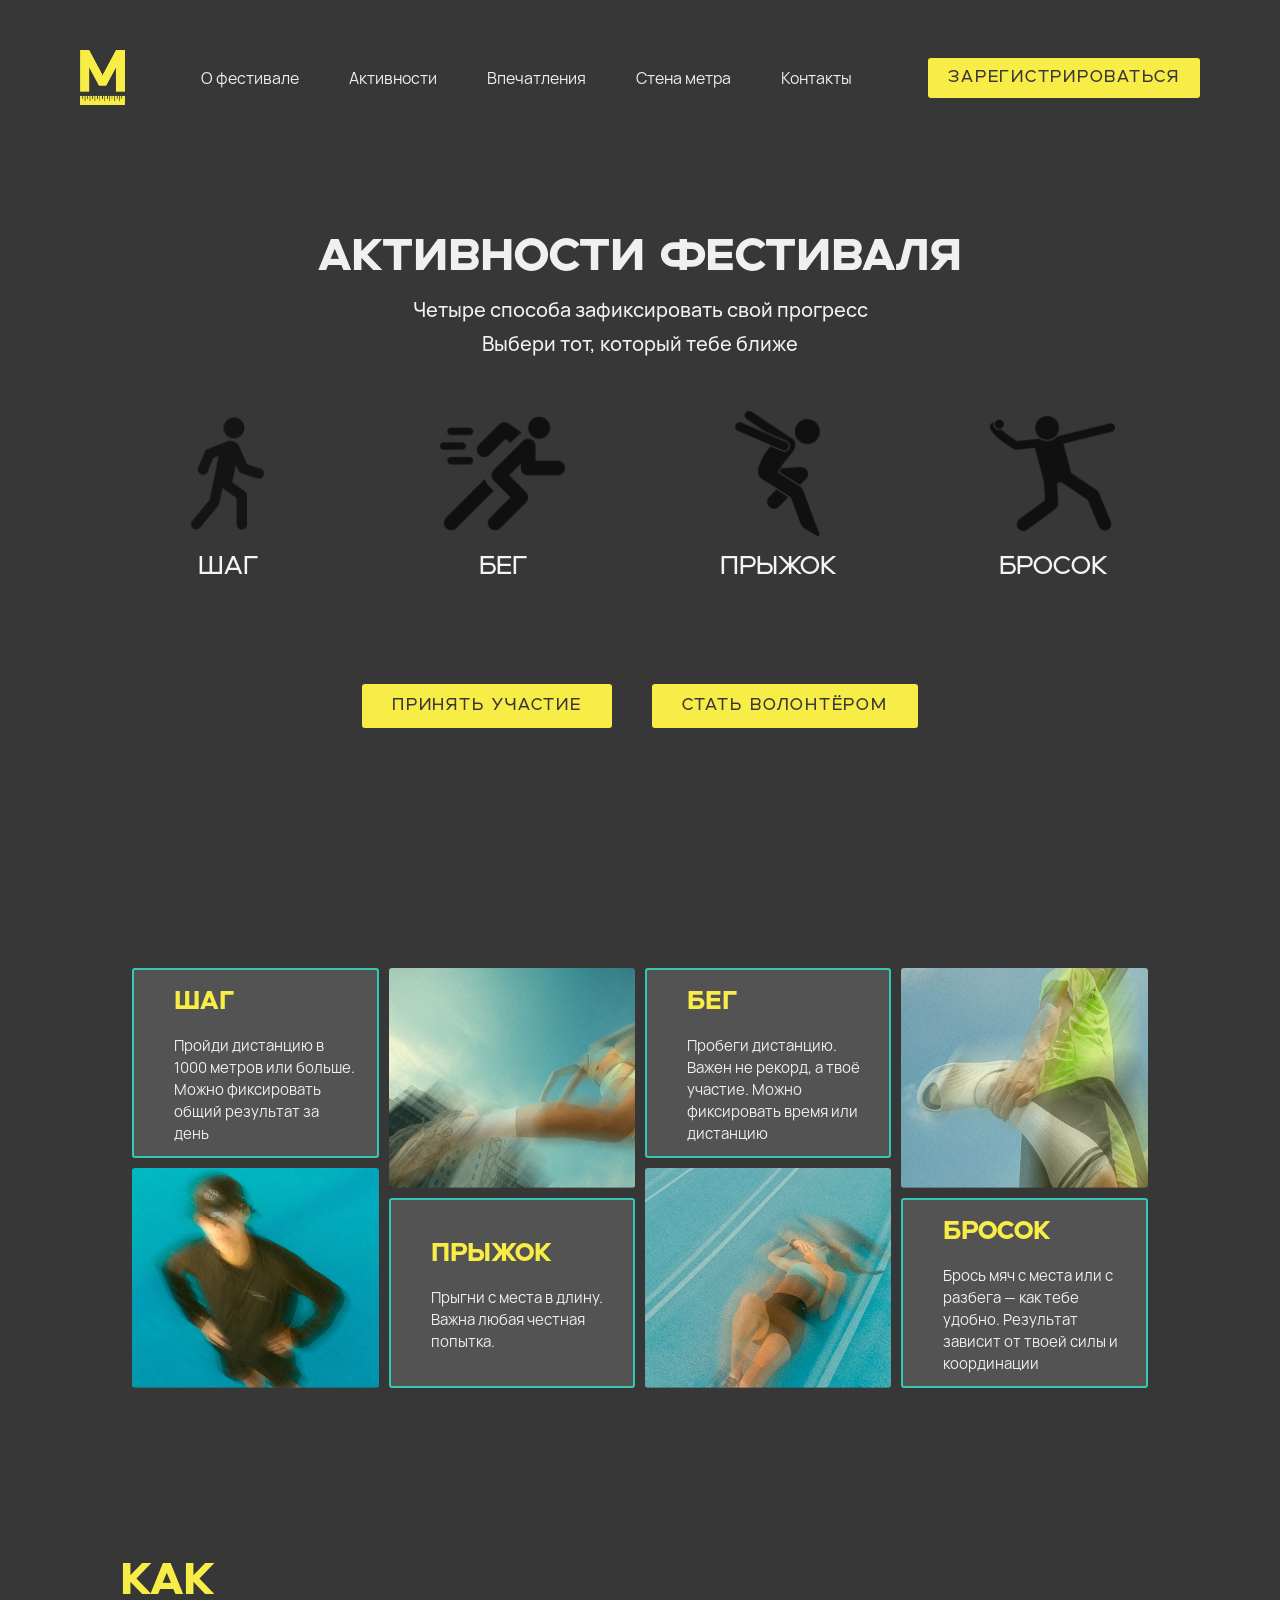
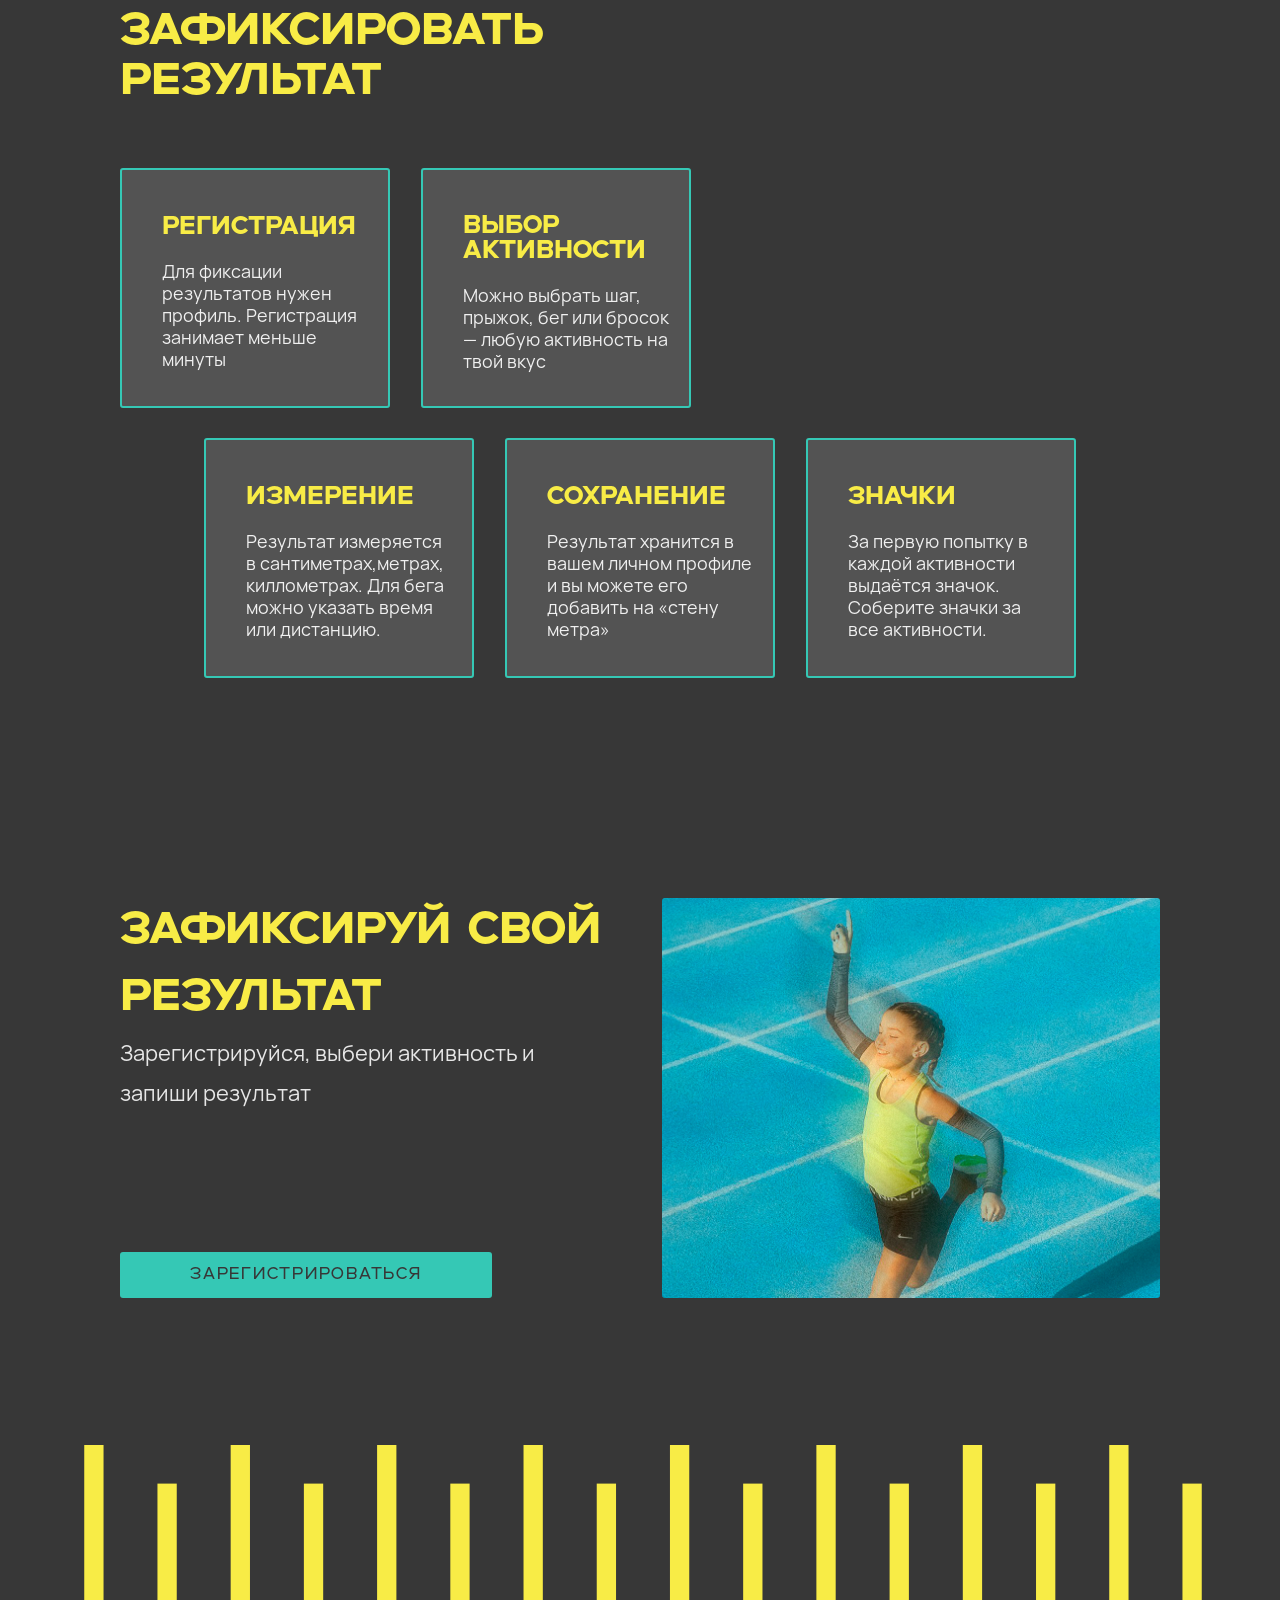
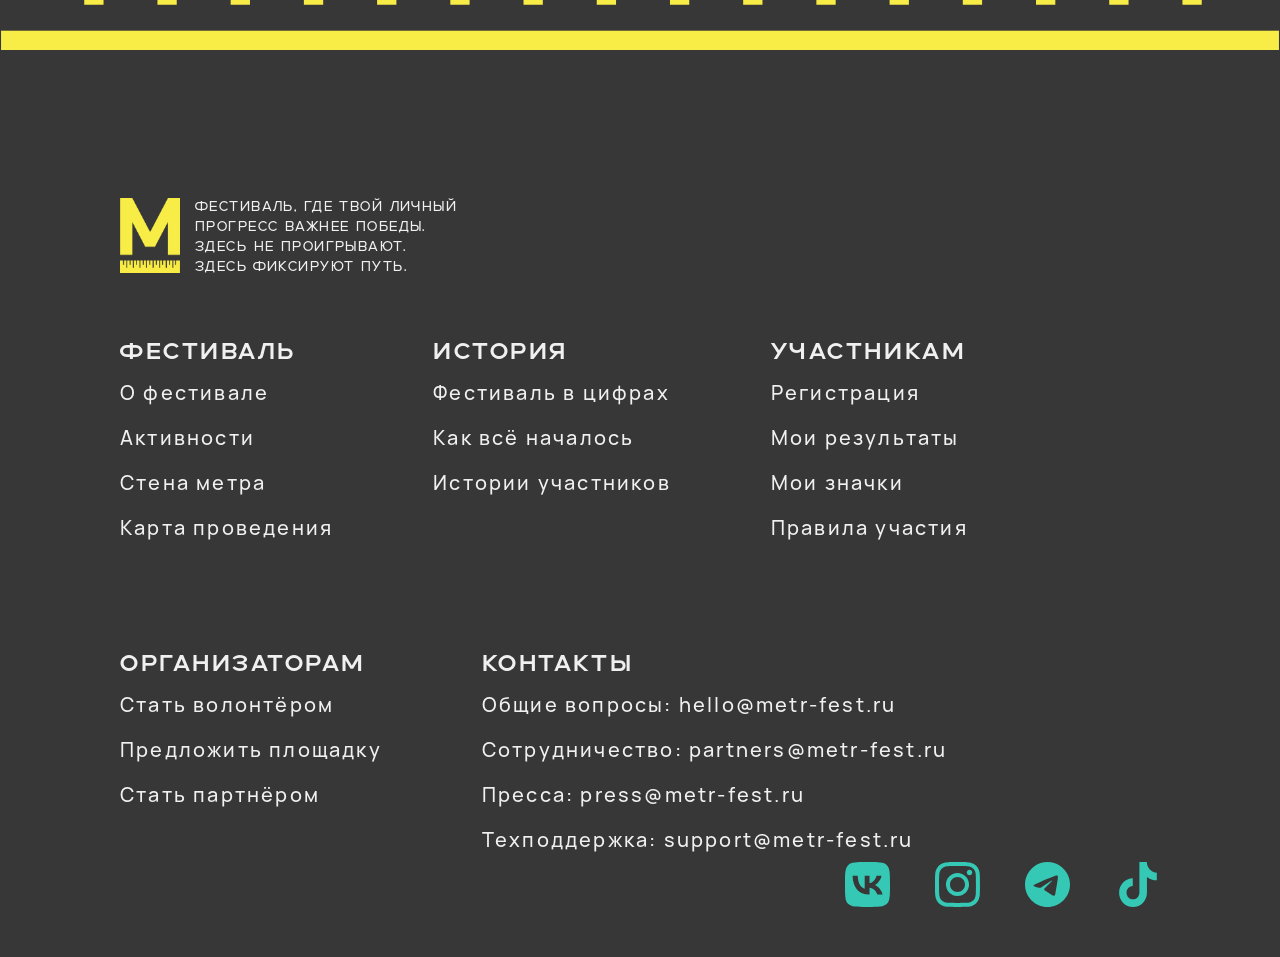
==== commit f4027d10: "activity_page_adaptive" ====
--- a/activity/activity.html
+++ b/activity/activity.html
@@ -68,5 +68,183 @@
         </button>
       </div>
     </section>
+
+    <section class="activity">
+      <div class="activity--cards activity--cards--top">
+        <div class="activity--cards-card">
+          <h6>ШАГ</h6>
+          <p>
+            Пройди дистанцию в 1000 метров или больше. Можно фиксировать общий
+            результат за день
+          </p>
+        </div>
+        <div class="activity--cards-photo">
+          <img src="/assets/gallery/photos/18.png" />
+        </div>
+        <div class="activity--cards-card">
+          <h6>БЕГ</h6>
+          <p>
+            Пробеги дистанцию. Важен не рекорд, а твоё участие. Можно
+            фиксировать время или дистанцию
+          </p>
+        </div>
+        <div class="activity--cards-photo">
+          <img src="/assets/gallery/photos/20.png" />
+        </div>
+      </div>
+
+      <div class="activity--cards activity--cards--bottom">
+        <div class="activity--cards-photo">
+          <img src="/assets/gallery/photos/17.png" />
+        </div>
+        <div class="activity--cards-card">
+          <h6>ПРЫЖОК</h6>
+          <p>Прыгни с места в длину. Важна любая честная попытка.</p>
+        </div>
+        <div class="activity--cards-photo">
+          <img src="/assets/gallery/photos/19.png" />
+        </div>
+        <div class="activity--cards-card">
+          <h6>БРОСОК</h6>
+          <p>
+            Брось мяч с места или с разбега — как тебе удобно. Результат зависит
+            от твоей силы и координации
+          </p>
+        </div>
+      </div>
+    </section>
+
+    <section class="helping">
+      <h2>КАК ЗАФИКСИРОВАТЬ РЕЗУЛЬТАТ</h2>
+      <div class="helping--container">
+        <div class="helping--container--cardsTop">
+          <div class="helping--container--cardsTop-card">
+            <h6>РЕГИСТРАЦИЯ</h6>
+            <p>
+              Для фиксации результатов нужен профиль. Регистрация занимает
+              меньше минуты
+            </p>
+          </div>
+          <div class="helping--container--cardsTop-card">
+            <h6>ВЫБОР АКТИВНОСТИ</h6>
+            <p>
+              Можно выбрать шаг, прыжок, бег или бросок — любую активность на
+              твой вкус
+            </p>
+          </div>
+        </div>
+        <div class="helping--container--cardsBottom">
+          <div class="helping--container--cardsBottom-card">
+            <h6>ИЗМЕРЕНИЕ</h6>
+            <p>
+              Результат измеряется в сантиметрах,метрах, киллометрах. Для бега
+              можно указать время или дистанцию.
+            </p>
+          </div>
+          <div class="helping--container--cardsBottom-card">
+            <h6>СОХРАНЕНИЕ</h6>
+            <p>
+              Результат хранится в вашем личном профиле и вы можете его добавить
+              на «стену метра»
+            </p>
+          </div>
+          <div class="helping--container--cardsBottom-card">
+            <h6>ЗНАЧКИ</h6>
+            <p>
+              За первую попытку в каждой активности выдаётся значок. Соберите
+              значки за все активности.
+            </p>
+          </div>
+        </div>
+      </div>
+    </section>
+
+    <section class="fixing">
+      <div class="fixing--left">
+        <div>
+          <h2>ЗАФИКСИРУЙ СВОЙ РЕЗУЛЬТАТ</h2>
+          <p>Зарегистрируйся, выбери активность и запиши результат</p>
+        </div>
+
+        <button class="btnFixing"><span>ЗАРЕГИСТРИРОВАТЬСЯ</span></button>
+      </div>
+      <div class="fixing--right">
+        <img src="/assets/gallery/photos/21.png" />
+      </div>
+    </section>
+
+    <div class="rule"></div>
+
+    <footer class="footer">
+      <div class="footer--logo">
+        <img src="/assets/gallery/icon/logo.png" />
+        <p>
+          Фестиваль, где твой личный <br />
+          прогресс важнее победы. <br />
+          Здесь не проигрывают. <br />
+          Здесь фиксируют путь.
+        </p>
+      </div>
+
+      <div class="footer__group">
+        <div class="footer__column">
+          <h4 class="footer__title">Фестиваль</h4>
+          <ul class="footer__list">
+            <li><a href="#">О фестивале</a></li>
+            <li><a href="#">Активности</a></li>
+            <li><a href="#">Стена метра</a></li>
+            <li><a href="#">Карта проведения</a></li>
+          </ul>
+        </div>
+
+        <!-- Колонка 2: История -->
+        <div class="footer__column">
+          <h4 class="footer__title">История</h4>
+          <ul class="footer__list">
+            <li><a href="#">Фестиваль в цифрах</a></li>
+            <li><a href="#">Как всё началось</a></li>
+            <li><a href="#">Истории участников</a></li>
+          </ul>
+        </div>
+
+        <!-- Колонка 3: Участникам -->
+        <div class="footer__column">
+          <h4 class="footer__title">Участникам</h4>
+          <ul class="footer__list">
+            <li><a href="#">Регистрация</a></li>
+            <li><a href="#">Мои результаты</a></li>
+            <li><a href="#">Мои значки</a></li>
+            <li><a href="#">Правила участия</a></li>
+          </ul>
+        </div>
+
+        <!-- Колонка 4: Организаторам -->
+        <div class="footer__column">
+          <h4 class="footer__title">Организаторам</h4>
+          <ul class="footer__list">
+            <li><a href="#">Стать волонтёром</a></li>
+            <li><a href="#">Предложить площадку</a></li>
+            <li><a href="#">Стать партнёром</a></li>
+          </ul>
+        </div>
+
+        <div class="footer__column">
+          <h4 class="footer__title">Контакты</h4>
+          <ul class="footer__list">
+            <li><a href="#">Общие вопросы: hello@metr-fest.ru</a></li>
+            <li><a href="#">Сотрудничество: partners@metr-fest.ru</a></li>
+            <li><a href="#">Пресса: press@metr-fest.ru</a></li>
+            <li><a href="#">Техподдержка: support@metr-fest.ru</a></li>
+          </ul>
+        </div>
+      </div>
+
+      <div class="footer__socialMedia">
+        <img src="/assets/gallery/icon/vk.svg" alt="VK" />
+        <img src="/assets/gallery/icon/instagramm.svg" alt="Instagram" />
+        <img src="/assets/gallery/icon/telegramm.svg" alt="Telegram" />
+        <img src="/assets/gallery/icon/tik tok.svg" alt="TikTok" />
+      </div>
+    </footer>
   </body>
 </html>
--- a/style/style.css
+++ b/style/style.css
@@ -559,6 +559,75 @@
 @media (min-width: 250px) and (max-width: 499px) {
   .btnReg {
     width: 330px;
+  }
+}
+
+.btnFixing {
+  background-color: #35c8b5;
+  border-radius: 3px;
+  padding: 13px 70px;
+}
+.btnFixing span {
+  font-family: "UNCAGE";
+  font-weight: 400;
+  font-size: 16px;
+  line-height: 20px;
+  letter-spacing: 0.11em;
+  color: #373737;
+  white-space: nowrap;
+}
+.btnFixing:hover {
+  background: rgb(42.3162055336, 159.6837944664, 144.5138339921);
+}
+@media (min-width: 800px) and (max-width: 1199px) {
+  .btnFixing {
+    background-color: #35c8b5;
+    border-radius: 3px;
+    padding: 13px 70px;
+  }
+  .btnFixing span {
+    font-family: "UNCAGE";
+    font-weight: 400;
+    font-size: 18px;
+    line-height: 20px;
+    letter-spacing: 0.11em;
+    color: #373737;
+    white-space: nowrap;
+  }
+  .btnFixing:hover {
+    background: rgb(42.3162055336, 159.6837944664, 144.5138339921);
+  }
+  .btnFixing {
+    width: 400px;
+    height: 55px;
+    align-self: flex-end;
+  }
+}
+@media (min-width: 500px) and (max-width: 799px) {
+  .btnFixing {
+    margin-top: 30px;
+  }
+}
+@media (min-width: 250px) and (max-width: 499px) {
+  .btnFixing {
+    background-color: #35c8b5;
+    border-radius: 3px;
+    padding: 13px 40px;
+  }
+  .btnFixing span {
+    font-family: "UNCAGE";
+    font-weight: 400;
+    font-size: 14px;
+    line-height: 20px;
+    letter-spacing: 0.11em;
+    color: #373737;
+    white-space: nowrap;
+  }
+  .btnFixing:hover {
+    background: rgb(42.3162055336, 159.6837944664, 144.5138339921);
+  }
+  .btnFixing {
+    margin-top: 30px;
   }
 }
 
@@ -1094,6 +1163,257 @@
   }
 }
 
+.activity--cards-card {
+  width: 300px;
+  height: 190px;
+  padding: 30px 20px 20px 40px;
+  background: #535353;
+  border: 2px solid #35c8b5;
+  border-radius: 3px;
+  display: flex;
+  flex-direction: column;
+  justify-content: center;
+  align-items: flex-start;
+}
+.activity--cards-card h6 {
+  font-family: "UNCAGE";
+  font-style: normal;
+  font-weight: 800;
+  font-size: 35px;
+  line-height: 25px;
+  color: #f8ec46;
+}
+.activity--cards-card p {
+  font-family: "Manrope";
+  font-style: normal;
+  font-weight: 400;
+  font-size: 18px;
+  line-height: 22px;
+  padding-top: 20px;
+  color: #f0f0f0;
+}
+@media (min-width: 1200px) and (max-width: 1524px) {
+  .activity--cards-card {
+    width: 22%;
+    height: 190px;
+    padding: 30px 20px 20px 40px;
+    background: #535353;
+    border: 2px solid #35c8b5;
+    border-radius: 3px;
+    display: flex;
+    flex-direction: column;
+    justify-content: center;
+    align-items: flex-start;
+  }
+  .activity--cards-card h6 {
+    font-family: "UNCAGE";
+    font-style: normal;
+    font-weight: 800;
+    font-size: 25px;
+    line-height: 25px;
+    color: #f8ec46;
+  }
+  .activity--cards-card p {
+    font-family: "Manrope";
+    font-style: normal;
+    font-weight: 400;
+    font-size: 15px;
+    line-height: 22px;
+    padding-top: 20px;
+    color: #f0f0f0;
+  }
+}
+@media (min-width: 800px) and (max-width: 1199px) {
+  .activity--cards-card {
+    width: 303px;
+    height: 220px;
+    padding: 30px 20px 20px 40px;
+    background: #535353;
+    border: 2px solid #35c8b5;
+    border-radius: 3px;
+    display: flex;
+    flex-direction: column;
+    justify-content: center;
+    align-items: flex-start;
+  }
+  .activity--cards-card h6 {
+    font-family: "UNCAGE";
+    font-style: normal;
+    font-weight: 800;
+    font-size: 35px;
+    line-height: 25px;
+    color: #f8ec46;
+  }
+  .activity--cards-card p {
+    font-family: "Manrope";
+    font-style: normal;
+    font-weight: 400;
+    font-size: 18px;
+    line-height: 22px;
+    padding-top: 20px;
+    color: #f0f0f0;
+  }
+  .activity--cards-card {
+    line-height: 20px;
+  }
+}
+@media (min-width: 500px) and (max-width: 799px) {
+  .activity--cards-card {
+    width: 303px;
+    height: 220px;
+    padding: 30px 20px 20px 40px;
+    background: #535353;
+    border: 2px solid #35c8b5;
+    border-radius: 3px;
+    display: flex;
+    flex-direction: column;
+    justify-content: center;
+    align-items: flex-start;
+  }
+  .activity--cards-card h6 {
+    font-family: "UNCAGE";
+    font-style: normal;
+    font-weight: 800;
+    font-size: 35px;
+    line-height: 25px;
+    color: #f8ec46;
+  }
+  .activity--cards-card p {
+    font-family: "Manrope";
+    font-style: normal;
+    font-weight: 400;
+    font-size: 18px;
+    line-height: 22px;
+    padding-top: 20px;
+    color: #f0f0f0;
+  }
+  .activity--cards-card {
+    line-height: 20px;
+  }
+}
+
+.helping--container--cardsTop-card {
+  width: 270px;
+  height: 240px;
+  padding: 30px 20px 20px 40px;
+  background: #535353;
+  border: 2px solid #35c8b5;
+  border-radius: 3px;
+  display: flex;
+  flex-direction: column;
+  justify-content: center;
+  align-items: flex-start;
+}
+.helping--container--cardsTop-card h6 {
+  font-family: "UNCAGE";
+  font-style: normal;
+  font-weight: 800;
+  font-size: 25px;
+  line-height: 25px;
+  color: #f8ec46;
+}
+.helping--container--cardsTop-card p {
+  font-family: "Manrope";
+  font-style: normal;
+  font-weight: 400;
+  font-size: 18px;
+  line-height: 22px;
+  padding-top: 20px;
+  color: #f0f0f0;
+}
+@media (max-width: 1110px) {
+  .helping--container--cardsTop-card {
+    width: 340px;
+    height: 240px;
+    padding: 30px 20px 20px 40px;
+    background: #535353;
+    border: 2px solid #35c8b5;
+    border-radius: 3px;
+    display: flex;
+    flex-direction: column;
+    justify-content: center;
+    align-items: flex-start;
+  }
+  .helping--container--cardsTop-card h6 {
+    font-family: "UNCAGE";
+    font-style: normal;
+    font-weight: 800;
+    font-size: 25px;
+    line-height: 25px;
+    color: #f8ec46;
+  }
+  .helping--container--cardsTop-card p {
+    font-family: "Manrope";
+    font-style: normal;
+    font-weight: 400;
+    font-size: 18px;
+    line-height: 22px;
+    padding-top: 20px;
+    color: #f0f0f0;
+  }
+}
+
+.helping--container--cardsBottom-card {
+  width: 270px;
+  height: 240px;
+  padding: 30px 20px 20px 40px;
+  background: #535353;
+  border: 2px solid #35c8b5;
+  border-radius: 3px;
+  display: flex;
+  flex-direction: column;
+  justify-content: center;
+  align-items: flex-start;
+}
+.helping--container--cardsBottom-card h6 {
+  font-family: "UNCAGE";
+  font-style: normal;
+  font-weight: 800;
+  font-size: 25px;
+  line-height: 25px;
+  color: #f8ec46;
+}
+.helping--container--cardsBottom-card p {
+  font-family: "Manrope";
+  font-style: normal;
+  font-weight: 400;
+  font-size: 18px;
+  line-height: 22px;
+  padding-top: 20px;
+  color: #f0f0f0;
+}
+@media (max-width: 1110px) {
+  .helping--container--cardsBottom-card {
+    width: 340px;
+    height: 240px;
+    padding: 30px 20px 20px 40px;
+    background: #535353;
+    border: 2px solid #35c8b5;
+    border-radius: 3px;
+    display: flex;
+    flex-direction: column;
+    justify-content: center;
+    align-items: flex-start;
+  }
+  .helping--container--cardsBottom-card h6 {
+    font-family: "UNCAGE";
+    font-style: normal;
+    font-weight: 800;
+    font-size: 25px;
+    line-height: 25px;
+    color: #f8ec46;
+  }
+  .helping--container--cardsBottom-card p {
+    font-family: "Manrope";
+    font-style: normal;
+    font-weight: 400;
+    font-size: 18px;
+    line-height: 22px;
+    padding-top: 20px;
+    color: #f0f0f0;
+  }
+}
+
 /* БЛОКИ */
 .header {
   display: flex;
@@ -3596,4 +3916,369 @@
     flex-direction: column;
     gap: 10px;
   }
+}
+
+.activity {
+  margin-left: 120px;
+  margin-right: 120px;
+  margin-top: 120px;
+  margin-bottom: 120px;
+}
+@media (min-width: 1200px) and (max-width: 1524px) {
+  .activity {
+    margin-left: 80px;
+    margin-right: 80px;
+  }
+}
+@media (min-width: 800px) and (max-width: 1199px) {
+  .activity {
+    margin-left: 15%;
+    margin-right: 15%;
+  }
+}
+@media (min-width: 250px) and (max-width: 499px) {
+  .activity {
+    margin-left: 40px;
+    margin-right: 40px;
+  }
+}
+.activity--cards {
+  display: flex;
+  align-items: stretch;
+  justify-content: center;
+  gap: 10px;
+  margin-bottom: 10px;
+  flex-wrap: wrap;
+}
+@media (min-width: 500px) and (max-width: 799px) {
+  .activity--cards .activity--cards-photo:last-child {
+    display: none;
+  }
+}
+@media (min-width: 250px) and (max-width: 499px) {
+  .activity--cards .activity--cards-photo:last-child {
+    display: none;
+  }
+}
+.activity--cards:last-child {
+  margin-top: -30px;
+}
+@media (min-width: 800px) and (max-width: 1199px) {
+  .activity--cards:last-child {
+    margin-top: 0px;
+  }
+}
+@media (min-width: 500px) and (max-width: 799px) {
+  .activity--cards:last-child {
+    margin-top: 0px;
+  }
+}
+@media (min-width: 250px) and (max-width: 499px) {
+  .activity--cards:last-child {
+    margin-top: 0px;
+  }
+}
+.activity--cards--top .activity--cards-photo {
+  align-self: flex-start;
+}
+.activity--cards--top .activity--cards-card {
+  align-self: flex-start;
+}
+.activity--cards--bottom .activity--cards-photo {
+  align-self: flex-end;
+}
+.activity--cards--bottom .activity--cards-card {
+  align-self: flex-end;
+}
+.activity--cards-photo {
+  width: 300px;
+  height: 220px;
+  border-radius: 3px;
+}
+@media (min-width: 1200px) and (max-width: 1524px) {
+  .activity--cards-photo {
+    width: 22%;
+    height: 220px;
+  }
+}
+.activity--cards-photo img {
+  width: 100%;
+  height: 100%;
+  -o-object-fit: cover;
+     object-fit: cover;
+  border-radius: 3px;
+}
+.helping {
+  background: url(/assets/gallery/background/background_helping_promoblock.png);
+  padding: 50px 0px 120px 0px;
+  background-size: cover;
+  background-repeat: no-repeat;
+}
+.helping h2 {
+  font-family: "UNCAGE";
+  color: #f8ec46;
+  font-size: 45px;
+}
+@media (min-width: 800px) and (max-width: 1199px) {
+  .helping h2 {
+    font-size: 42px;
+  }
+}
+@media (min-width: 500px) and (max-width: 799px) {
+  .helping h2 {
+    font-size: 30px;
+    line-height: 38px;
+  }
+}
+@media (min-width: 250px) and (max-width: 499px) {
+  .helping h2 {
+    font-size: 30px;
+  }
+}
+.helping h2 {
+  margin-left: 120px;
+  margin-right: 50%;
+  line-height: 50px;
+}
+@media (min-width: 500px) and (max-width: 799px) {
+  .helping h2 {
+    margin-left: 40px;
+    line-height: 45px;
+  }
+}
+@media (max-width: 578px) {
+  .helping h2 {
+    margin-left: 20px;
+    line-height: 35px;
+  }
+}
+.helping--container {
+  margin-left: 120px;
+  margin-right: 120px;
+  justify-content: center;
+  align-items: center;
+}
+@media (max-width: 1110px) {
+  .helping--container {
+    margin-left: 0px;
+  }
+}
+@media (max-width: 578px) {
+  .helping--container {
+    margin-right: 0px;
+    margin-left: 0px;
+  }
+}
+.helping--container--cardsTop {
+  display: flex;
+  gap: 3%;
+  margin-top: 60px;
+  justify-content: flex-start;
+  align-items: center;
+  flex-wrap: wrap;
+}
+@media (max-width: 1110px) {
+  .helping--container--cardsTop {
+    display: grid;
+    grid-template-columns: auto;
+    grid-template-rows: 1fr 1fr;
+    margin-left: 120px;
+  }
+}
+@media (max-width: 578px) {
+  .helping--container--cardsTop {
+    display: grid;
+    grid-template-columns: auto;
+    grid-template-rows: 1fr 1fr;
+    margin-right: 0px;
+    justify-content: center;
+    align-items: center;
+    margin-left: 0;
+  }
+}
+.helping--container--cardsBottom {
+  display: flex;
+  gap: 3%;
+  flex-wrap: wrap;
+  margin-top: 30px;
+  justify-content: center;
+  align-items: center;
+}
+@media (max-width: 1110px) {
+  .helping--container--cardsBottom {
+    display: grid;
+    grid-template-columns: auto;
+    grid-template-rows: 1fr 1fr;
+    margin-right: 0px;
+    justify-content: flex-end;
+    align-items: center;
+  }
+}
+@media (max-width: 578px) {
+  .helping--container--cardsBottom {
+    display: grid;
+    grid-template-columns: auto;
+    grid-template-rows: 1fr 1fr;
+    margin-right: 0px;
+    justify-content: center;
+    align-items: center;
+  }
+}
+
+.fixing {
+  display: flex;
+  justify-content: space-between;
+  margin-left: 120px;
+  margin-right: 120px;
+  padding-top: 100px;
+}
+@media (min-width: 800px) and (max-width: 1199px) {
+  .fixing {
+    flex-direction: column;
+    justify-content: center;
+    align-items: center;
+    margin-left: 80px;
+    margin-right: 80px;
+  }
+}
+@media (min-width: 500px) and (max-width: 799px) {
+  .fixing {
+    flex-direction: column;
+    justify-content: center;
+    align-items: center;
+    margin-left: 50px;
+    margin-right: 50px;
+  }
+}
+@media (min-width: 250px) and (max-width: 499px) {
+  .fixing {
+    flex-direction: column;
+    justify-content: center;
+    align-items: center;
+    margin-left: 50px;
+    margin-right: 50px;
+  }
+}
+.fixing--left {
+  display: flex;
+  flex-direction: column;
+  align-items: flex-start;
+  justify-content: space-between;
+}
+@media (min-width: 800px) and (max-width: 1199px) {
+  .fixing--left {
+    flex-direction: row;
+    flex-wrap: wrap;
+    justify-content: space-between;
+    align-items: center;
+  }
+}
+@media (min-width: 500px) and (max-width: 799px) {
+  .fixing--left {
+    flex-direction: row;
+    flex-wrap: wrap;
+    justify-content: space-between;
+    align-items: center;
+  }
+}
+@media (min-width: 250px) and (max-width: 499px) {
+  .fixing--left {
+    flex-direction: row;
+    flex-wrap: wrap;
+    justify-content: space-between;
+    align-items: center;
+  }
+}
+.fixing--left h2 {
+  font-family: "UNCAGE";
+  color: #f8ec46;
+  font-size: 45px;
+}
+@media (min-width: 800px) and (max-width: 1199px) {
+  .fixing--left h2 {
+    font-size: 42px;
+  }
+}
+@media (min-width: 500px) and (max-width: 799px) {
+  .fixing--left h2 {
+    font-size: 30px;
+    line-height: 38px;
+  }
+}
+@media (min-width: 250px) and (max-width: 499px) {
+  .fixing--left h2 {
+    font-size: 30px;
+  }
+}
+.fixing--left h2 {
+  margin-right: 10%;
+}
+@media (min-width: 800px) and (max-width: 1199px) {
+  .fixing--left h2 {
+    align-self: start;
+  }
+}
+@media (min-width: 250px) and (max-width: 499px) {
+  .fixing--left h2 {
+    margin-right: 0%;
+  }
+}
+.fixing--left p {
+  font-family: "Manrope";
+  font-style: normal;
+  font-weight: 400;
+  font-size: 22px;
+  line-height: 40px;
+  color: #e7e7e7;
+  margin-right: 10%;
+}
+@media (min-width: 800px) and (max-width: 1199px) {
+  .fixing--left p {
+    font-size: 22px;
+    margin-bottom: 30px;
+  }
+}
+@media (min-width: 500px) and (max-width: 799px) {
+  .fixing--left p {
+    font-size: 18px;
+    line-height: 20px;
+  }
+}
+@media (min-width: 250px) and (max-width: 499px) {
+  .fixing--left p {
+    font-size: 16px;
+    line-height: 18px;
+  }
+}
+.fixing--right {
+  width: 700px;
+  height: 400px;
+}
+@media (min-width: 800px) and (max-width: 1199px) {
+  .fixing--right {
+    width: 105%;
+    height: 300px;
+    margin-top: 30px;
+  }
+}
+@media (min-width: 500px) and (max-width: 799px) {
+  .fixing--right {
+    width: 100%;
+    height: 300px;
+    margin-top: 30px;
+  }
+}
+@media (min-width: 250px) and (max-width: 499px) {
+  .fixing--right {
+    width: 110%;
+    height: 300px;
+    margin-top: 30px;
+  }
+}
+.fixing--right img {
+  border-radius: 3px;
+  width: 100%;
+  height: 100%;
+  -o-object-fit: cover;
+     object-fit: cover;
 }/*# sourceMappingURL=style.css.map */
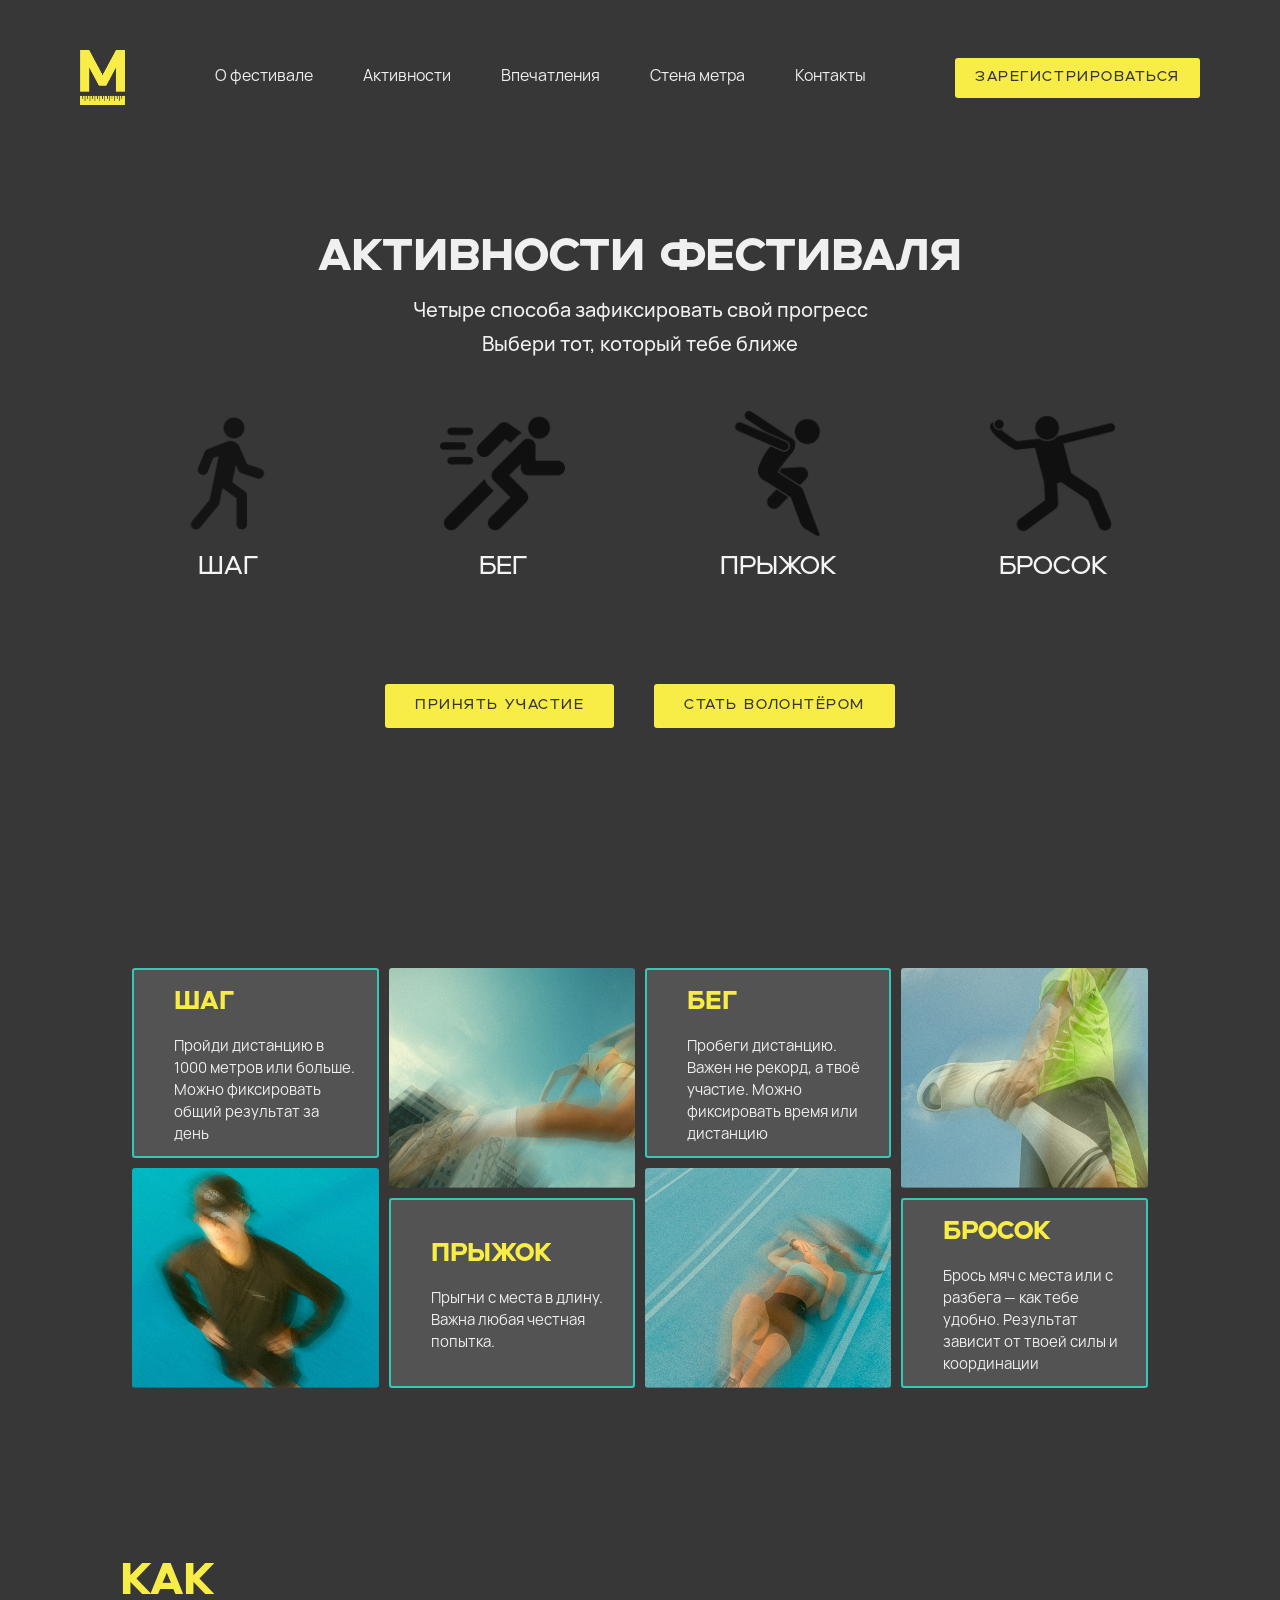
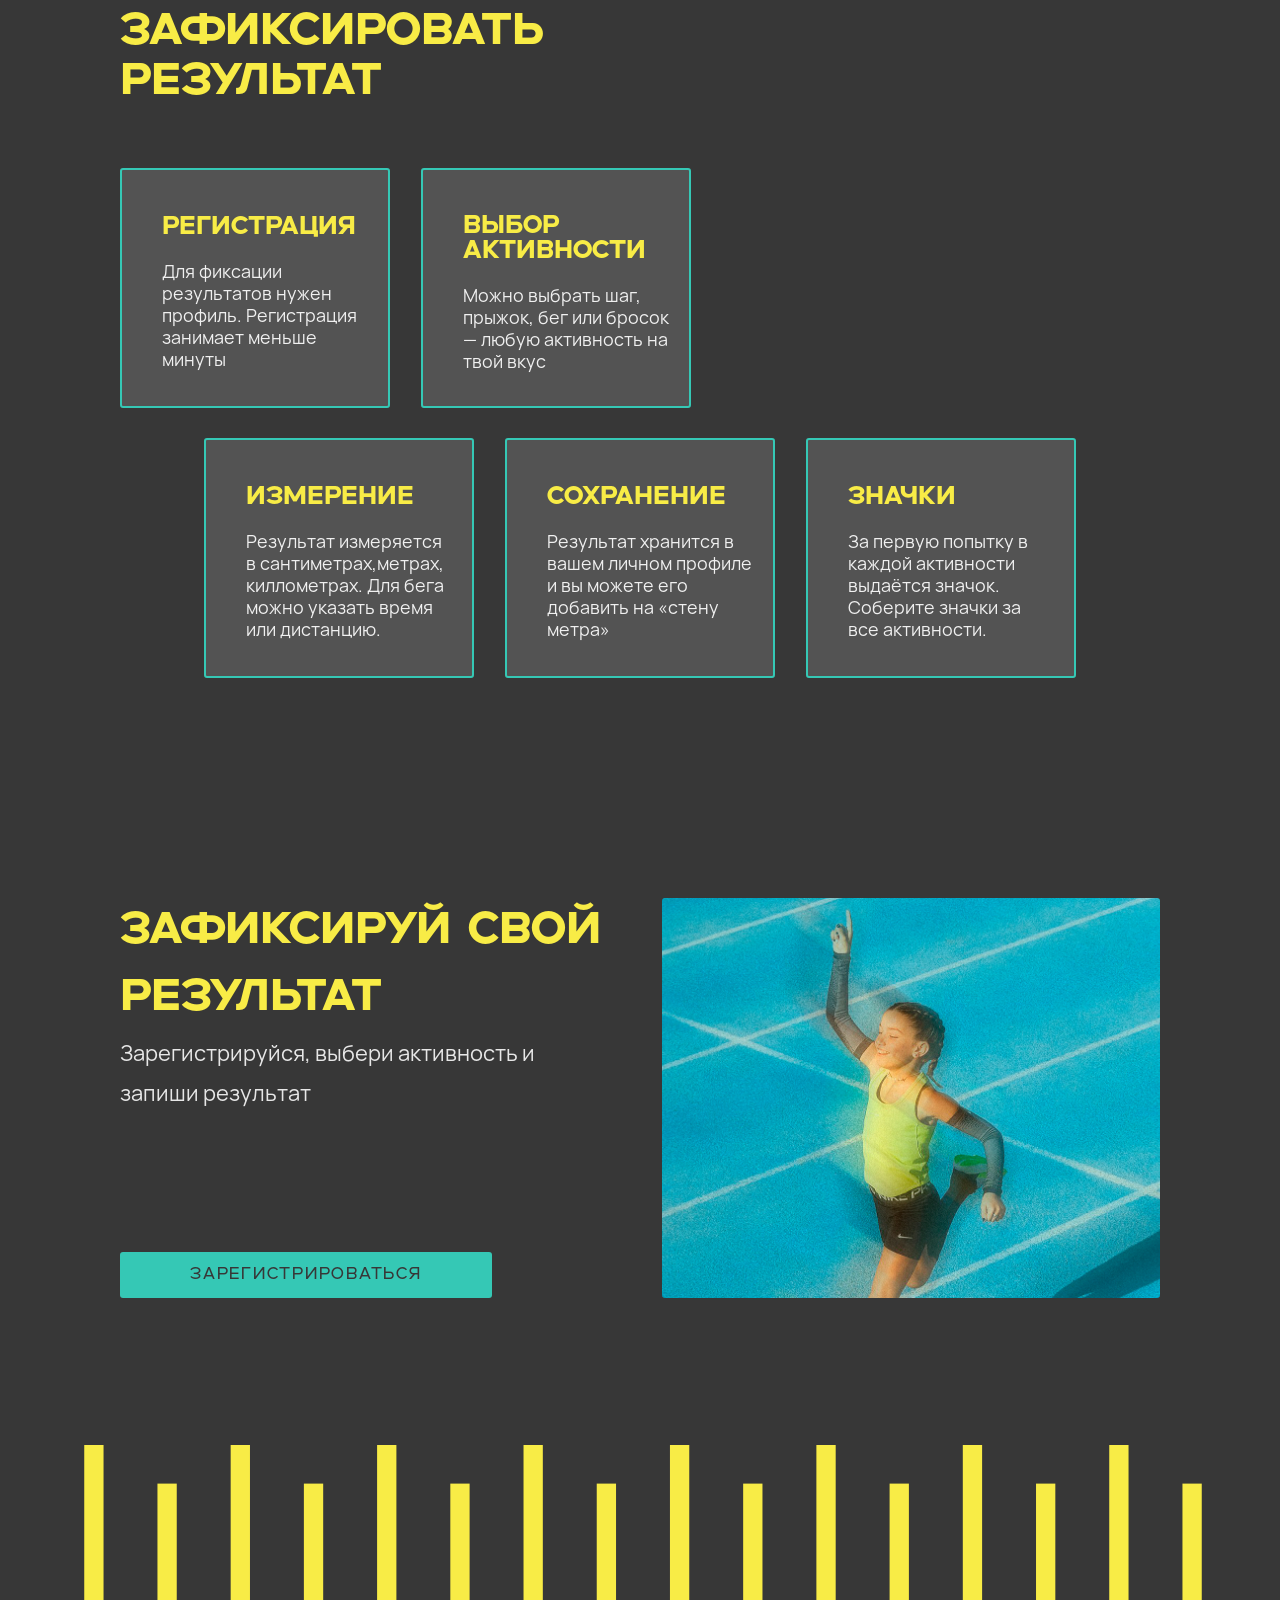
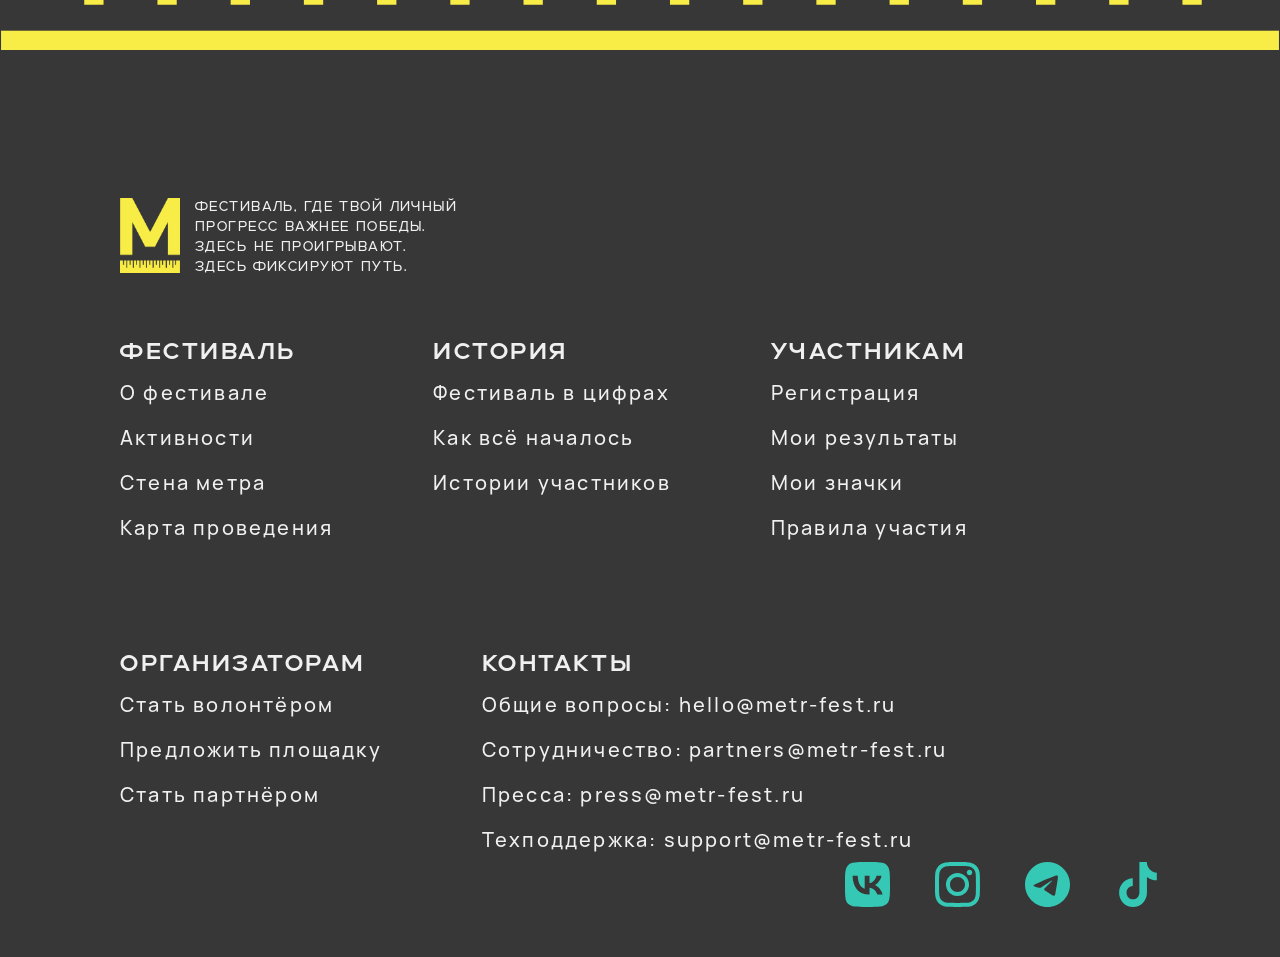
==== commit 6eccb7e9: "edits" ====
--- a/activity/activity.html
+++ b/activity/activity.html
@@ -4,13 +4,20 @@
     <meta charset="UTF-8" />
     <meta name="viewport" content="width=device-width, initial-scale=1.0" />
     <title>МЕТР</title>
-
+    <link
+      rel="icon"
+      type="image/png"
+      sizes="32x32"
+      href="/assets/gallery/icon/logo.png"
+    />
     <link rel="stylesheet" href="/style/style.css" />
   </head>
   <body>
     <section class="information">
       <header class="header">
-        <img class="header--logo" src="/assets/gallery/icon/logo.png" />
+        <a href="/index.html">
+          <img class="header--logo" src="/assets/gallery/icon/logo.png" />
+        </a>
         <nav class="header--navigation">
           <ul class="header--navigation--list">
             <li><a>О фестивале</a></li>
@@ -165,8 +172,9 @@
           <h2>ЗАФИКСИРУЙ СВОЙ РЕЗУЛЬТАТ</h2>
           <p>Зарегистрируйся, выбери активность и запиши результат</p>
         </div>
-
-        <button class="btnFixing"><span>ЗАРЕГИСТРИРОВАТЬСЯ</span></button>
+        <a href="/registration/registration.html">
+          <button class="btnFixing"><span>ЗАРЕГИСТРИРОВАТЬСЯ</span></button>
+        </a>
       </div>
       <div class="fixing--right">
         <img src="/assets/gallery/photos/21.png" />
--- a/style/style.css
+++ b/style/style.css
@@ -239,35 +239,97 @@
 .btn-primary-yellow {
   background-color: #f8ec46;
   border-radius: 3px;
-  padding: 10px 22px;
+  padding: 10px 25px;
+  position: relative;
+  overflow: hidden;
+  transition: all 0.3s ease;
+  cursor: pointer;
 }
 .btn-primary-yellow span {
   font-family: "UNCAGE";
   font-weight: 400;
-  font-size: 16px;
+  font-size: 14px;
   line-height: 20px;
   letter-spacing: 0.11em;
   color: #373737;
+  position: relative;
+  z-index: 1;
+  transition: all 0.3s ease;
+}
+.btn-primary-yellow::before {
+  content: "";
+  position: absolute;
+  top: 50%;
+  left: 50%;
+  width: 0;
+  height: 0;
+  background: rgba(255, 255, 255, 0.3);
+  border-radius: 50%;
+  transform: translate(-50%, -50%);
+  transition: width 0.5s ease, height 0.5s ease;
 }
 .btn-primary-yellow:hover {
   background: rgb(246.140625, 230.953125, 20.859375);
+  transform: translateY(-3px);
+  box-shadow: 0 8px 20px rgba(0, 0, 0, 0.2);
+}
+.btn-primary-yellow:hover::before {
+  width: 300px;
+  height: 300px;
+}
+.btn-primary-yellow:hover span {
+  transform: scale(1.05);
+}
+.btn-primary-yellow:active {
+  transform: translateY(0);
 }
 
 .btn-header {
   background-color: #f8ec46;
   border-radius: 3px;
   padding: 10px 22px;
+  position: relative;
+  overflow: hidden;
+  transition: all 0.3s ease;
+  cursor: pointer;
 }
 .btn-header span {
   font-family: "UNCAGE";
   font-weight: 400;
-  font-size: 16px;
+  font-size: 14px;
   line-height: 20px;
   letter-spacing: 0.11em;
   color: #373737;
+  position: relative;
+  z-index: 1;
+  transition: all 0.3s ease;
+}
+.btn-header::before {
+  content: "";
+  position: absolute;
+  top: 50%;
+  left: 50%;
+  width: 0;
+  height: 0;
+  background: rgba(255, 255, 255, 0.3);
+  border-radius: 50%;
+  transform: translate(-50%, -50%);
+  transition: width 0.5s ease, height 0.5s ease;
 }
 .btn-header:hover {
   background: rgb(246.140625, 230.953125, 20.859375);
+  transform: translateY(-3px);
+  box-shadow: 0 8px 20px rgba(0, 0, 0, 0.2);
+}
+.btn-header:hover::before {
+  width: 300px;
+  height: 300px;
+}
+.btn-header:hover span {
+  transform: scale(1.05);
+}
+.btn-header:active {
+  transform: translateY(0);
 }
 .btn-header {
   display: block;
@@ -299,6 +361,10 @@
   background-color: #f8ec46;
   border-radius: 3px;
   padding: 10px 22px;
+  position: relative;
+  overflow: hidden;
+  transition: all 0.3s ease;
+  cursor: pointer;
 }
 .btn-headerReg span {
   font-family: "UNCAGE";
@@ -307,26 +373,84 @@
   line-height: 20px;
   letter-spacing: 0.11em;
   color: #373737;
+  position: relative;
+  z-index: 1;
+  transition: all 0.3s ease;
+}
+.btn-headerReg::before {
+  content: "";
+  position: absolute;
+  top: 50%;
+  left: 50%;
+  width: 0;
+  height: 0;
+  background: rgba(255, 255, 255, 0.3);
+  border-radius: 50%;
+  transform: translate(-50%, -50%);
+  transition: width 0.5s ease, height 0.5s ease;
 }
 .btn-headerReg:hover {
   background: rgb(246.140625, 230.953125, 20.859375);
+  transform: translateY(-3px);
+  box-shadow: 0 8px 20px rgba(0, 0, 0, 0.2);
+}
+.btn-headerReg:hover::before {
+  width: 300px;
+  height: 300px;
+}
+.btn-headerReg:hover span {
+  transform: scale(1.05);
+}
+.btn-headerReg:active {
+  transform: translateY(0);
 }
 
 .promoblock-btn {
   background-color: #f8ec46;
   border-radius: 3px;
   padding: 12px 30px;
+  position: relative;
+  overflow: hidden;
+  transition: all 0.3s ease;
+  cursor: pointer;
 }
 .promoblock-btn span {
   font-family: "UNCAGE";
   font-weight: 400;
-  font-size: 16px;
+  font-size: 14px;
   line-height: 20px;
   letter-spacing: 0.11em;
   color: #373737;
+  position: relative;
+  z-index: 1;
+  transition: all 0.3s ease;
+}
+.promoblock-btn::before {
+  content: "";
+  position: absolute;
+  top: 50%;
+  left: 50%;
+  width: 0;
+  height: 0;
+  background: rgba(255, 255, 255, 0.3);
+  border-radius: 50%;
+  transform: translate(-50%, -50%);
+  transition: width 0.5s ease, height 0.5s ease;
 }
 .promoblock-btn:hover {
   background: rgb(246.140625, 230.953125, 20.859375);
+  transform: translateY(-3px);
+  box-shadow: 0 8px 20px rgba(0, 0, 0, 0.2);
+}
+.promoblock-btn:hover::before {
+  width: 300px;
+  height: 300px;
+}
+.promoblock-btn:hover span {
+  transform: scale(1.05);
+}
+.promoblock-btn:active {
+  transform: translateY(0);
 }
 .promoblock-btn {
   display: block;
@@ -341,6 +465,10 @@
     background-color: #f8ec46;
     border-radius: 3px;
     padding: 10px 10px;
+    position: relative;
+    overflow: hidden;
+    transition: all 0.3s ease;
+    cursor: pointer;
   }
   .promoblock-btn span {
     font-family: "UNCAGE";
@@ -349,9 +477,36 @@
     line-height: 20px;
     letter-spacing: 0.11em;
     color: #373737;
+    position: relative;
+    z-index: 1;
+    transition: all 0.3s ease;
+  }
+  .promoblock-btn::before {
+    content: "";
+    position: absolute;
+    top: 50%;
+    left: 50%;
+    width: 0;
+    height: 0;
+    background: rgba(255, 255, 255, 0.3);
+    border-radius: 50%;
+    transform: translate(-50%, -50%);
+    transition: width 0.5s ease, height 0.5s ease;
   }
   .promoblock-btn:hover {
     background: rgb(246.140625, 230.953125, 20.859375);
+    transform: translateY(-3px);
+    box-shadow: 0 8px 20px rgba(0, 0, 0, 0.2);
+  }
+  .promoblock-btn:hover::before {
+    width: 300px;
+    height: 300px;
+  }
+  .promoblock-btn:hover span {
+    transform: scale(1.05);
+  }
+  .promoblock-btn:active {
+    transform: translateY(0);
   }
   .promoblock-btn {
     width: 215px;
@@ -363,6 +518,10 @@
     background-color: #f8ec46;
     border-radius: 3px;
     padding: 10px 10px;
+    position: relative;
+    overflow: hidden;
+    transition: all 0.3s ease;
+    cursor: pointer;
   }
   .promoblock-btn span {
     font-family: "UNCAGE";
@@ -371,9 +530,36 @@
     line-height: 20px;
     letter-spacing: 0.11em;
     color: #373737;
+    position: relative;
+    z-index: 1;
+    transition: all 0.3s ease;
+  }
+  .promoblock-btn::before {
+    content: "";
+    position: absolute;
+    top: 50%;
+    left: 50%;
+    width: 0;
+    height: 0;
+    background: rgba(255, 255, 255, 0.3);
+    border-radius: 50%;
+    transform: translate(-50%, -50%);
+    transition: width 0.5s ease, height 0.5s ease;
   }
   .promoblock-btn:hover {
     background: rgb(246.140625, 230.953125, 20.859375);
+    transform: translateY(-3px);
+    box-shadow: 0 8px 20px rgba(0, 0, 0, 0.2);
+  }
+  .promoblock-btn:hover::before {
+    width: 300px;
+    height: 300px;
+  }
+  .promoblock-btn:hover span {
+    transform: scale(1.05);
+  }
+  .promoblock-btn:active {
+    transform: translateY(0);
   }
   .promoblock-btn {
     width: 80%;
@@ -385,17 +571,48 @@
   background-color: #f8ec46;
   border-radius: 3px;
   padding: 13px 55px;
+  position: relative;
+  overflow: hidden;
+  transition: all 0.3s ease;
+  cursor: pointer;
 }
 .offer-btn span {
   font-family: "UNCAGE";
   font-weight: 400;
-  font-size: 16px;
+  font-size: 14px;
   line-height: 20px;
   letter-spacing: 0.11em;
   color: #373737;
+  position: relative;
+  z-index: 1;
+  transition: all 0.3s ease;
+}
+.offer-btn::before {
+  content: "";
+  position: absolute;
+  top: 50%;
+  left: 50%;
+  width: 0;
+  height: 0;
+  background: rgba(255, 255, 255, 0.3);
+  border-radius: 50%;
+  transform: translate(-50%, -50%);
+  transition: width 0.5s ease, height 0.5s ease;
 }
 .offer-btn:hover {
   background: rgb(246.140625, 230.953125, 20.859375);
+  transform: translateY(-3px);
+  box-shadow: 0 8px 20px rgba(0, 0, 0, 0.2);
+}
+.offer-btn:hover::before {
+  width: 300px;
+  height: 300px;
+}
+.offer-btn:hover span {
+  transform: scale(1.05);
+}
+.offer-btn:active {
+  transform: translateY(0);
 }
 .offer-btn {
   display: block;
@@ -410,6 +627,10 @@
     background-color: #f8ec46;
     border-radius: 3px;
     padding: 10px 10px;
+    position: relative;
+    overflow: hidden;
+    transition: all 0.3s ease;
+    cursor: pointer;
   }
   .offer-btn span {
     font-family: "UNCAGE";
@@ -418,9 +639,36 @@
     line-height: 20px;
     letter-spacing: 0.11em;
     color: #373737;
+    position: relative;
+    z-index: 1;
+    transition: all 0.3s ease;
+  }
+  .offer-btn::before {
+    content: "";
+    position: absolute;
+    top: 50%;
+    left: 50%;
+    width: 0;
+    height: 0;
+    background: rgba(255, 255, 255, 0.3);
+    border-radius: 50%;
+    transform: translate(-50%, -50%);
+    transition: width 0.5s ease, height 0.5s ease;
   }
   .offer-btn:hover {
     background: rgb(246.140625, 230.953125, 20.859375);
+    transform: translateY(-3px);
+    box-shadow: 0 8px 20px rgba(0, 0, 0, 0.2);
+  }
+  .offer-btn:hover::before {
+    width: 300px;
+    height: 300px;
+  }
+  .offer-btn:hover span {
+    transform: scale(1.05);
+  }
+  .offer-btn:active {
+    transform: translateY(0);
   }
   .offer-btn {
     width: 265px;
@@ -432,6 +680,10 @@
     background-color: #f8ec46;
     border-radius: 3px;
     padding: 12px 10px;
+    position: relative;
+    overflow: hidden;
+    transition: all 0.3s ease;
+    cursor: pointer;
   }
   .offer-btn span {
     font-family: "UNCAGE";
@@ -440,9 +692,36 @@
     line-height: 20px;
     letter-spacing: 0.11em;
     color: #373737;
+    position: relative;
+    z-index: 1;
+    transition: all 0.3s ease;
+  }
+  .offer-btn::before {
+    content: "";
+    position: absolute;
+    top: 50%;
+    left: 50%;
+    width: 0;
+    height: 0;
+    background: rgba(255, 255, 255, 0.3);
+    border-radius: 50%;
+    transform: translate(-50%, -50%);
+    transition: width 0.5s ease, height 0.5s ease;
   }
   .offer-btn:hover {
     background: rgb(246.140625, 230.953125, 20.859375);
+    transform: translateY(-3px);
+    box-shadow: 0 8px 20px rgba(0, 0, 0, 0.2);
+  }
+  .offer-btn:hover::before {
+    width: 300px;
+    height: 300px;
+  }
+  .offer-btn:hover span {
+    transform: scale(1.05);
+  }
+  .offer-btn:active {
+    transform: translateY(0);
   }
   .offer-btn {
     width: 75%;
@@ -454,6 +733,10 @@
   background-color: #35c8b5;
   border-radius: 3px;
   padding: 13px 25px;
+  position: relative;
+  overflow: hidden;
+  transition: all 0.3s ease;
+  cursor: pointer;
 }
 .meterWallBtn span {
   font-family: "UNCAGE";
@@ -463,9 +746,30 @@
   letter-spacing: 0.11em;
   color: #373737;
   white-space: nowrap;
+  position: relative;
+  z-index: 1;
+  transition: all 0.3s ease;
+}
+.meterWallBtn::before {
+  content: "";
+  position: absolute;
+  bottom: 0;
+  left: -100%;
+  width: 100%;
+  height: 3px;
+  background: rgba(255, 255, 255, 0.8);
+  transition: left 0.4s ease;
 }
 .meterWallBtn:hover {
   background: rgb(42.3162055336, 159.6837944664, 144.5138339921);
+  transform: scale(1.02);
+  box-shadow: 0 5px 15px rgba(53, 200, 181, 0.4);
+}
+.meterWallBtn:hover::before {
+  left: 0;
+}
+.meterWallBtn:hover span {
+  letter-spacing: 0.15em;
 }
 @media (min-width: 800px) and (max-width: 1199px) {
   .meterWallBtn {
@@ -478,6 +782,10 @@
   background-color: #35c8b5;
   border-radius: 3px;
   padding: 13px 28px;
+  position: relative;
+  overflow: hidden;
+  transition: all 0.3s ease;
+  cursor: pointer;
 }
 .btnModal span {
   font-family: "UNCAGE";
@@ -487,15 +795,40 @@
   letter-spacing: 0.11em;
   color: #373737;
   white-space: nowrap;
+  position: relative;
+  z-index: 1;
+  transition: all 0.3s ease;
+}
+.btnModal::before {
+  content: "";
+  position: absolute;
+  bottom: 0;
+  left: -100%;
+  width: 100%;
+  height: 3px;
+  background: rgba(255, 255, 255, 0.8);
+  transition: left 0.4s ease;
 }
 .btnModal:hover {
   background: rgb(42.3162055336, 159.6837944664, 144.5138339921);
+  transform: scale(1.02);
+  box-shadow: 0 5px 15px rgba(53, 200, 181, 0.4);
+}
+.btnModal:hover::before {
+  left: 0;
+}
+.btnModal:hover span {
+  letter-spacing: 0.15em;
 }
 
 .appealBtn {
   background-color: #35c8b5;
   border-radius: 3px;
   padding: 12px 28px;
+  position: relative;
+  overflow: hidden;
+  transition: all 0.3s ease;
+  cursor: pointer;
 }
 .appealBtn span {
   font-family: "UNCAGE";
@@ -505,9 +838,30 @@
   letter-spacing: 0.11em;
   color: #373737;
   white-space: nowrap;
+  position: relative;
+  z-index: 1;
+  transition: all 0.3s ease;
+}
+.appealBtn::before {
+  content: "";
+  position: absolute;
+  bottom: 0;
+  left: -100%;
+  width: 100%;
+  height: 3px;
+  background: rgba(255, 255, 255, 0.8);
+  transition: left 0.4s ease;
 }
 .appealBtn:hover {
   background: rgb(42.3162055336, 159.6837944664, 144.5138339921);
+  transform: scale(1.02);
+  box-shadow: 0 5px 15px rgba(53, 200, 181, 0.4);
+}
+.appealBtn:hover::before {
+  left: 0;
+}
+.appealBtn:hover span {
+  letter-spacing: 0.15em;
 }
 .appealBtn {
   margin-left: auto;
@@ -540,6 +894,10 @@
   background-color: #f8ec46;
   border-radius: 3px;
   padding: 12px 10px;
+  position: relative;
+  overflow: hidden;
+  transition: all 0.3s ease;
+  cursor: pointer;
 }
 .btnReg span {
   font-family: "UNCAGE";
@@ -548,9 +906,36 @@
   line-height: 20px;
   letter-spacing: 0.11em;
   color: #373737;
+  position: relative;
+  z-index: 1;
+  transition: all 0.3s ease;
+}
+.btnReg::before {
+  content: "";
+  position: absolute;
+  top: 50%;
+  left: 50%;
+  width: 0;
+  height: 0;
+  background: rgba(255, 255, 255, 0.3);
+  border-radius: 50%;
+  transform: translate(-50%, -50%);
+  transition: width 0.5s ease, height 0.5s ease;
 }
 .btnReg:hover {
   background: rgb(246.140625, 230.953125, 20.859375);
+  transform: translateY(-3px);
+  box-shadow: 0 8px 20px rgba(0, 0, 0, 0.2);
+}
+.btnReg:hover::before {
+  width: 300px;
+  height: 300px;
+}
+.btnReg:hover span {
+  transform: scale(1.05);
+}
+.btnReg:active {
+  transform: translateY(0);
 }
 .btnReg {
   width: 415px;
@@ -566,6 +951,10 @@
   background-color: #35c8b5;
   border-radius: 3px;
   padding: 13px 70px;
+  position: relative;
+  overflow: hidden;
+  transition: all 0.3s ease;
+  cursor: pointer;
 }
 .btnFixing span {
   font-family: "UNCAGE";
@@ -575,15 +964,40 @@
   letter-spacing: 0.11em;
   color: #373737;
   white-space: nowrap;
+  position: relative;
+  z-index: 1;
+  transition: all 0.3s ease;
+}
+.btnFixing::before {
+  content: "";
+  position: absolute;
+  bottom: 0;
+  left: -100%;
+  width: 100%;
+  height: 3px;
+  background: rgba(255, 255, 255, 0.8);
+  transition: left 0.4s ease;
 }
 .btnFixing:hover {
   background: rgb(42.3162055336, 159.6837944664, 144.5138339921);
+  transform: scale(1.02);
+  box-shadow: 0 5px 15px rgba(53, 200, 181, 0.4);
+}
+.btnFixing:hover::before {
+  left: 0;
+}
+.btnFixing:hover span {
+  letter-spacing: 0.15em;
 }
 @media (min-width: 800px) and (max-width: 1199px) {
   .btnFixing {
     background-color: #35c8b5;
     border-radius: 3px;
     padding: 13px 70px;
+    position: relative;
+    overflow: hidden;
+    transition: all 0.3s ease;
+    cursor: pointer;
   }
   .btnFixing span {
     font-family: "UNCAGE";
@@ -593,9 +1007,30 @@
     letter-spacing: 0.11em;
     color: #373737;
     white-space: nowrap;
+    position: relative;
+    z-index: 1;
+    transition: all 0.3s ease;
+  }
+  .btnFixing::before {
+    content: "";
+    position: absolute;
+    bottom: 0;
+    left: -100%;
+    width: 100%;
+    height: 3px;
+    background: rgba(255, 255, 255, 0.8);
+    transition: left 0.4s ease;
   }
   .btnFixing:hover {
     background: rgb(42.3162055336, 159.6837944664, 144.5138339921);
+    transform: scale(1.02);
+    box-shadow: 0 5px 15px rgba(53, 200, 181, 0.4);
+  }
+  .btnFixing:hover::before {
+    left: 0;
+  }
+  .btnFixing:hover span {
+    letter-spacing: 0.15em;
   }
   .btnFixing {
     width: 400px;
@@ -613,6 +1048,10 @@
     background-color: #35c8b5;
     border-radius: 3px;
     padding: 13px 40px;
+    position: relative;
+    overflow: hidden;
+    transition: all 0.3s ease;
+    cursor: pointer;
   }
   .btnFixing span {
     font-family: "UNCAGE";
@@ -622,12 +1061,360 @@
     letter-spacing: 0.11em;
     color: #373737;
     white-space: nowrap;
+    position: relative;
+    z-index: 1;
+    transition: all 0.3s ease;
+  }
+  .btnFixing::before {
+    content: "";
+    position: absolute;
+    bottom: 0;
+    left: -100%;
+    width: 100%;
+    height: 3px;
+    background: rgba(255, 255, 255, 0.8);
+    transition: left 0.4s ease;
   }
   .btnFixing:hover {
     background: rgb(42.3162055336, 159.6837944664, 144.5138339921);
+    transform: scale(1.02);
+    box-shadow: 0 5px 15px rgba(53, 200, 181, 0.4);
+  }
+  .btnFixing:hover::before {
+    left: 0;
+  }
+  .btnFixing:hover span {
+    letter-spacing: 0.15em;
   }
   .btnFixing {
     margin-top: 30px;
+  }
+}
+
+.btnProfile {
+  background-color: #f8ec46;
+  border-radius: 3px;
+  padding: 10px 22px;
+  position: relative;
+  overflow: hidden;
+  transition: all 0.3s ease;
+  cursor: pointer;
+}
+.btnProfile span {
+  font-family: "UNCAGE";
+  font-weight: 400;
+  font-size: 14px;
+  line-height: 20px;
+  letter-spacing: 0.11em;
+  color: #373737;
+  position: relative;
+  z-index: 1;
+  transition: all 0.3s ease;
+}
+.btnProfile::before {
+  content: "";
+  position: absolute;
+  top: 50%;
+  left: 50%;
+  width: 0;
+  height: 0;
+  background: rgba(255, 255, 255, 0.3);
+  border-radius: 50%;
+  transform: translate(-50%, -50%);
+  transition: width 0.5s ease, height 0.5s ease;
+}
+.btnProfile:hover {
+  background: rgb(246.140625, 230.953125, 20.859375);
+  transform: translateY(-3px);
+  box-shadow: 0 8px 20px rgba(0, 0, 0, 0.2);
+}
+.btnProfile:hover::before {
+  width: 300px;
+  height: 300px;
+}
+.btnProfile:hover span {
+  transform: scale(1.05);
+}
+.btnProfile:active {
+  transform: translateY(0);
+}
+.btnProfile {
+  position: absolute;
+  right: 20px;
+  top: 20px;
+}
+@media (min-width: 500px) and (max-width: 799px) {
+  .btnProfile {
+    display: none;
+  }
+}
+@media (min-width: 250px) and (max-width: 499px) {
+  .btnProfile {
+    display: none;
+  }
+}
+
+.btnResults {
+  background-color: #35c8b5;
+  border-radius: 3px;
+  padding: 10px 20px;
+  position: relative;
+  overflow: hidden;
+  transition: all 0.3s ease;
+  cursor: pointer;
+}
+.btnResults span {
+  font-family: "UNCAGE";
+  font-weight: 400;
+  font-size: 12px;
+  line-height: 20px;
+  letter-spacing: 0.11em;
+  color: #373737;
+  white-space: nowrap;
+  position: relative;
+  z-index: 1;
+  transition: all 0.3s ease;
+}
+.btnResults::before {
+  content: "";
+  position: absolute;
+  bottom: 0;
+  left: -100%;
+  width: 100%;
+  height: 3px;
+  background: rgba(255, 255, 255, 0.8);
+  transition: left 0.4s ease;
+}
+.btnResults:hover {
+  background: rgb(42.3162055336, 159.6837944664, 144.5138339921);
+  transform: scale(1.02);
+  box-shadow: 0 5px 15px rgba(53, 200, 181, 0.4);
+}
+.btnResults:hover::before {
+  left: 0;
+}
+.btnResults:hover span {
+  letter-spacing: 0.15em;
+}
+.btnResults {
+  align-self: flex-end;
+  margin-top: 30px;
+  margin-bottom: 40px;
+}
+@media (min-width: 800px) and (max-width: 1199px) {
+  .btnResults {
+    margin-left: auto;
+    margin-right: 60px;
+  }
+}
+@media (min-width: 500px) and (max-width: 799px) {
+  .btnResults {
+    margin-left: auto;
+    margin-right: auto;
+    align-self: center;
+  }
+}
+@media (min-width: 250px) and (max-width: 499px) {
+  .btnResults {
+    margin-left: auto;
+    margin-right: auto;
+    align-self: center;
+  }
+}
+
+.headerAdminBtn {
+  background-color: #35c8b5;
+  border-radius: 3px;
+  padding: 10px 70px;
+  position: relative;
+  overflow: hidden;
+  transition: all 0.3s ease;
+  cursor: pointer;
+}
+.headerAdminBtn span {
+  font-family: "UNCAGE";
+  font-weight: 400;
+  font-size: 16px;
+  line-height: 20px;
+  letter-spacing: 0.11em;
+  color: #373737;
+  white-space: nowrap;
+  position: relative;
+  z-index: 1;
+  transition: all 0.3s ease;
+}
+.headerAdminBtn::before {
+  content: "";
+  position: absolute;
+  bottom: 0;
+  left: -100%;
+  width: 100%;
+  height: 3px;
+  background: rgba(255, 255, 255, 0.8);
+  transition: left 0.4s ease;
+}
+.headerAdminBtn:hover {
+  background: rgb(42.3162055336, 159.6837944664, 144.5138339921);
+  transform: scale(1.02);
+  box-shadow: 0 5px 15px rgba(53, 200, 181, 0.4);
+}
+.headerAdminBtn:hover::before {
+  left: 0;
+}
+.headerAdminBtn:hover span {
+  letter-spacing: 0.15em;
+}
+@media (min-width: 500px) and (max-width: 799px) {
+  .headerAdminBtn {
+    padding: 14px 70px;
+    margin-top: 20px;
+    width: 70%;
+  }
+}
+@media (min-width: 250px) and (max-width: 499px) {
+  .headerAdminBtn {
+    padding: 12px 70px;
+    margin-top: 30px;
+    width: 280px;
+  }
+}
+
+.recentActionsBtn {
+  background-color: #35c8b5;
+  border-radius: 3px;
+  padding: 13px 30px;
+  position: relative;
+  overflow: hidden;
+  transition: all 0.3s ease;
+  cursor: pointer;
+}
+.recentActionsBtn span {
+  font-family: "UNCAGE";
+  font-weight: 400;
+  font-size: 14px;
+  line-height: 20px;
+  letter-spacing: 0.11em;
+  color: #373737;
+  white-space: nowrap;
+  position: relative;
+  z-index: 1;
+  transition: all 0.3s ease;
+}
+.recentActionsBtn::before {
+  content: "";
+  position: absolute;
+  bottom: 0;
+  left: -100%;
+  width: 100%;
+  height: 3px;
+  background: rgba(255, 255, 255, 0.8);
+  transition: left 0.4s ease;
+}
+.recentActionsBtn:hover {
+  background: rgb(42.3162055336, 159.6837944664, 144.5138339921);
+  transform: scale(1.02);
+  box-shadow: 0 5px 15px rgba(53, 200, 181, 0.4);
+}
+.recentActionsBtn:hover::before {
+  left: 0;
+}
+.recentActionsBtn:hover span {
+  letter-spacing: 0.15em;
+}
+@media (min-width: 500px) and (max-width: 799px) {
+  .recentActionsBtn {
+    background-color: #35c8b5;
+    border-radius: 3px;
+    padding: 13px 10px;
+    position: relative;
+    overflow: hidden;
+    transition: all 0.3s ease;
+    cursor: pointer;
+  }
+  .recentActionsBtn span {
+    font-family: "UNCAGE";
+    font-weight: 400;
+    font-size: 14px;
+    line-height: 20px;
+    letter-spacing: 0.11em;
+    color: #373737;
+    white-space: nowrap;
+    position: relative;
+    z-index: 1;
+    transition: all 0.3s ease;
+  }
+  .recentActionsBtn::before {
+    content: "";
+    position: absolute;
+    bottom: 0;
+    left: -100%;
+    width: 100%;
+    height: 3px;
+    background: rgba(255, 255, 255, 0.8);
+    transition: left 0.4s ease;
+  }
+  .recentActionsBtn:hover {
+    background: rgb(42.3162055336, 159.6837944664, 144.5138339921);
+    transform: scale(1.02);
+    box-shadow: 0 5px 15px rgba(53, 200, 181, 0.4);
+  }
+  .recentActionsBtn:hover::before {
+    left: 0;
+  }
+  .recentActionsBtn:hover span {
+    letter-spacing: 0.15em;
+  }
+  .recentActionsBtn {
+    align-self: center;
+    width: 70%;
+  }
+}
+@media (min-width: 250px) and (max-width: 499px) {
+  .recentActionsBtn {
+    background-color: #35c8b5;
+    border-radius: 3px;
+    padding: 13px 10px;
+    position: relative;
+    overflow: hidden;
+    transition: all 0.3s ease;
+    cursor: pointer;
+  }
+  .recentActionsBtn span {
+    font-family: "UNCAGE";
+    font-weight: 400;
+    font-size: 12px;
+    line-height: 20px;
+    letter-spacing: 0.11em;
+    color: #373737;
+    white-space: nowrap;
+    position: relative;
+    z-index: 1;
+    transition: all 0.3s ease;
+  }
+  .recentActionsBtn::before {
+    content: "";
+    position: absolute;
+    bottom: 0;
+    left: -100%;
+    width: 100%;
+    height: 3px;
+    background: rgba(255, 255, 255, 0.8);
+    transition: left 0.4s ease;
+  }
+  .recentActionsBtn:hover {
+    background: rgb(42.3162055336, 159.6837944664, 144.5138339921);
+    transform: scale(1.02);
+    box-shadow: 0 5px 15px rgba(53, 200, 181, 0.4);
+  }
+  .recentActionsBtn:hover::before {
+    left: 0;
+  }
+  .recentActionsBtn:hover span {
+    letter-spacing: 0.15em;
+  }
+  .recentActionsBtn {
+    align-self: center;
+    width: 80%;
   }
 }
 
@@ -1414,6 +2201,160 @@
   }
 }
 
+.fasterStatic--card {
+  width: 22%;
+  height: 180px;
+  padding: 0 0 0 0;
+  background: #535353;
+  border: 2px solid #35c8b5;
+  border-radius: 3px;
+  display: flex;
+  flex-direction: column;
+  justify-content: center;
+  align-items: center;
+}
+.fasterStatic--card h6 {
+  font-family: "UNCAGE";
+  font-style: normal;
+  font-weight: 800;
+  font-size: 25px;
+  line-height: 25px;
+  color: #f8ec46;
+}
+.fasterStatic--card p {
+  font-family: "Manrope";
+  font-style: normal;
+  font-weight: 400;
+  font-size: 18px;
+  line-height: 22px;
+  padding-top: 20px;
+  color: #f0f0f0;
+}
+@media (min-width: 800px) and (max-width: 1199px) {
+  .fasterStatic--card {
+    width: 30%;
+    height: 160px;
+    padding: 0 0 0 0;
+    background: #535353;
+    border: 2px solid #35c8b5;
+    border-radius: 3px;
+    display: flex;
+    flex-direction: column;
+    justify-content: center;
+    align-items: center;
+  }
+  .fasterStatic--card h6 {
+    font-family: "UNCAGE";
+    font-style: normal;
+    font-weight: 800;
+    font-size: 22px;
+    line-height: 25px;
+    color: #f8ec46;
+  }
+  .fasterStatic--card p {
+    font-family: "Manrope";
+    font-style: normal;
+    font-weight: 400;
+    font-size: 16px;
+    line-height: 22px;
+    padding-top: 20px;
+    color: #f0f0f0;
+  }
+}
+@media (max-width: 980px) {
+  .fasterStatic--card {
+    width: 45%;
+    height: 150px;
+    padding: 0 0 0 0;
+    background: #535353;
+    border: 2px solid #35c8b5;
+    border-radius: 3px;
+    display: flex;
+    flex-direction: column;
+    justify-content: center;
+    align-items: center;
+  }
+  .fasterStatic--card h6 {
+    font-family: "UNCAGE";
+    font-style: normal;
+    font-weight: 800;
+    font-size: 20px;
+    line-height: 25px;
+    color: #f8ec46;
+  }
+  .fasterStatic--card p {
+    font-family: "Manrope";
+    font-style: normal;
+    font-weight: 400;
+    font-size: 15px;
+    line-height: 22px;
+    padding-top: 20px;
+    color: #f0f0f0;
+  }
+}
+@media (min-width: 500px) and (max-width: 799px) {
+  .fasterStatic--card {
+    width: 60%;
+    height: 160px;
+    padding: 0 0 0 0;
+    background: #535353;
+    border: 2px solid #35c8b5;
+    border-radius: 3px;
+    display: flex;
+    flex-direction: column;
+    justify-content: center;
+    align-items: center;
+  }
+  .fasterStatic--card h6 {
+    font-family: "UNCAGE";
+    font-style: normal;
+    font-weight: 800;
+    font-size: 18px;
+    line-height: 25px;
+    color: #f8ec46;
+  }
+  .fasterStatic--card p {
+    font-family: "Manrope";
+    font-style: normal;
+    font-weight: 400;
+    font-size: 14px;
+    line-height: 22px;
+    padding-top: 20px;
+    color: #f0f0f0;
+  }
+}
+@media (min-width: 250px) and (max-width: 499px) {
+  .fasterStatic--card {
+    width: 70%;
+    height: 160px;
+    padding: 0 0 0 0;
+    background: #535353;
+    border: 2px solid #35c8b5;
+    border-radius: 3px;
+    display: flex;
+    flex-direction: column;
+    justify-content: center;
+    align-items: center;
+  }
+  .fasterStatic--card h6 {
+    font-family: "UNCAGE";
+    font-style: normal;
+    font-weight: 800;
+    font-size: 16px;
+    line-height: 25px;
+    color: #f8ec46;
+  }
+  .fasterStatic--card p {
+    font-family: "Manrope";
+    font-style: normal;
+    font-weight: 400;
+    font-size: 12px;
+    line-height: 22px;
+    padding-top: 20px;
+    color: #f0f0f0;
+  }
+}
+
 /* БЛОКИ */
 .header {
   display: flex;
@@ -1447,6 +2388,25 @@
   font-size: 17px;
   color: #f0f0f0;
   cursor: pointer;
+  position: relative;
+  padding-bottom: 5px;
+  transition: color 0.3s ease;
+}
+.header--navigation--list li::after {
+  content: "";
+  position: absolute;
+  bottom: 0;
+  left: 0;
+  width: 0;
+  height: 2px;
+  background: #f8ec46;
+  transition: width 0.3s ease;
+}
+.header--navigation--list li:hover {
+  color: #f8ec46;
+}
+.header--navigation--list li:hover::after {
+  width: 100%;
 }
 .header--logo {
   width: 56px;
@@ -1476,6 +2436,86 @@
     gap: 30px;
   }
 }
+@media (max-width: 1200px) {
+  .header--groupIcon img:last-child {
+    display: block !important;
+    cursor: pointer;
+  }
+  .header--navigation {
+    position: fixed;
+    top: 0;
+    right: -100%;
+    width: 70%;
+    max-width: 400px;
+    height: 100vh;
+    background: #373737;
+    z-index: 1000;
+    padding: 80px 40px;
+    transition: right 0.4s ease;
+    box-shadow: -5px 0 30px rgba(0, 0, 0, 0.3);
+    display: block !important;
+    font-family: "Manrope";
+  }
+  .header--navigation.active {
+    right: 0;
+  }
+  .header--navigation--list {
+    flex-direction: column;
+    gap: 30px;
+  }
+}
+.header--close-btn {
+  position: absolute;
+  top: 20px;
+  right: 20px;
+  width: 30px;
+  height: 30px;
+  cursor: pointer;
+  z-index: 1001;
+  display: none;
+}
+.header--close-btn::before, .header--close-btn::after {
+  content: "";
+  position: absolute;
+  top: 50%;
+  left: 50%;
+  width: 24px;
+  height: 2px;
+  background: #f8ec46;
+  transition: all 0.3s ease;
+}
+.header--close-btn::before {
+  transform: translate(-50%, -50%) rotate(45deg);
+}
+.header--close-btn::after {
+  transform: translate(-50%, -50%) rotate(-45deg);
+}
+.header--close-btn:hover::before, .header--close-btn:hover::after {
+  background: #f8ec46;
+  transform: translate(-50%, -50%) rotate(0deg);
+}
+@media (max-width: 1200px) {
+  .header--close-btn {
+    display: block;
+  }
+}
+.header--overlay {
+  position: fixed;
+  top: 0;
+  left: 0;
+  width: 100%;
+  height: 100%;
+  background: rgba(0, 0, 0, 0.7);
+  backdrop-filter: blur(4px);
+  z-index: 999;
+  opacity: 0;
+  visibility: hidden;
+  transition: all 0.3s ease;
+}
+.header--overlay.active {
+  opacity: 1;
+  visibility: visible;
+}
 @media (min-width: 1525px) and (max-width: 2000px) {
   .header {
     margin-left: 120px;
@@ -1521,6 +2561,10 @@
     width: 35px;
     height: 35px;
   }
+}
+
+.burger-active {
+  overflow: hidden;
 }
 
 .footer {
@@ -3377,6 +4421,7 @@
 .gallery--socialMedia-icons img {
   width: 45px;
   height: 45px;
+  cursor: pointer;
 }
 @media (min-width: 250px) and (max-width: 499px) {
   .gallery--socialMedia-icons img {
@@ -3563,6 +4608,65 @@
     background-image: url(/assets/gallery/background/rule_footer_mobile.svg);
     max-width: 500px;
     padding-top: 300px;
+  }
+}
+
+.scroll-to-top {
+  position: fixed;
+  bottom: 40px;
+  right: 40px;
+  width: 50px;
+  height: 50px;
+  background-color: #f8ec46;
+  border-radius: 50%;
+  display: flex;
+  align-items: center;
+  justify-content: center;
+  cursor: pointer;
+  opacity: 0;
+  visibility: hidden;
+  transition: all 0.3s ease;
+  z-index: 999;
+  box-shadow: 0 4px 15px rgba(0, 0, 0, 0.2);
+}
+.scroll-to-top svg {
+  color: #373737;
+  transition: transform 0.3s ease;
+}
+.scroll-to-top:hover {
+  background-color: rgb(246.140625, 230.953125, 20.859375);
+  transform: translateY(-5px);
+  box-shadow: 0 8px 25px rgba(0, 0, 0, 0.3);
+}
+.scroll-to-top:hover svg {
+  transform: translateY(-3px);
+}
+.scroll-to-top.show {
+  opacity: 1;
+  visibility: visible;
+}
+@media (min-width: 500px) and (max-width: 799px) {
+  .scroll-to-top {
+    bottom: 20px;
+    right: 20px;
+    width: 40px;
+    height: 40px;
+  }
+  .scroll-to-top svg {
+    width: 18px;
+    height: 18px;
+  }
+}
+@media (min-width: 250px) and (max-width: 499px) {
+  .scroll-to-top {
+    bottom: 15px;
+    right: 15px;
+    width: 35px;
+    height: 35px;
+  }
+  .scroll-to-top svg {
+    width: 16px;
+    height: 16px;
   }
 }
 
@@ -4008,6 +5112,7 @@
      object-fit: cover;
   border-radius: 3px;
 }
+
 .helping {
   background: url(/assets/gallery/background/background_helping_promoblock.png);
   padding: 50px 0px 120px 0px;
@@ -4281,4 +5386,1025 @@
   height: 100%;
   -o-object-fit: cover;
      object-fit: cover;
+}
+
+.profilePadding {
+  margin-top: 30px;
+}
+
+.profile {
+  background-color: #535353;
+  margin-left: 120px;
+  margin-right: 120px;
+  margin-top: 40px;
+  margin-bottom: 80px;
+}
+@media (min-width: 800px) and (max-width: 1199px) {
+  .profile {
+    margin-left: 90px;
+    margin-right: 90px;
+  }
+}
+@media (min-width: 500px) and (max-width: 799px) {
+  .profile {
+    margin-left: 50px;
+    margin-right: 50px;
+  }
+}
+@media (min-width: 250px) and (max-width: 499px) {
+  .profile {
+    margin-left: 0px;
+    margin-right: 0px;
+    margin-top: 40px;
+  }
+}
+.profile--top {
+  background: url(/assets/gallery/background/background_profile_promo.png);
+  padding: 50px 0px 320px 0px;
+  background-size: cover;
+  background-repeat: no-repeat;
+  position: relative;
+}
+.profile--top-icon {
+  display: none;
+}
+@media (min-width: 500px) and (max-width: 799px) {
+  .profile--top-icon {
+    display: block;
+    position: absolute;
+    right: 20px;
+    top: 20px;
+  }
+}
+@media (min-width: 250px) and (max-width: 499px) {
+  .profile--top-icon {
+    display: block;
+    position: absolute;
+    right: 20px;
+    top: 20px;
+  }
+}
+.profile--top--information {
+  display: flex;
+  position: absolute;
+  bottom: -50px;
+  left: 40px;
+  gap: 20px;
+}
+@media (min-width: 500px) and (max-width: 799px) {
+  .profile--top--information {
+    flex-direction: column;
+    justify-content: center;
+    align-items: center;
+    gap: 2px;
+    bottom: 20px;
+    left: 50%;
+    transform: translateX(-50%);
+  }
+}
+@media (min-width: 250px) and (max-width: 499px) {
+  .profile--top--information {
+    flex-direction: column;
+    justify-content: center;
+    align-items: center;
+    gap: 2px;
+    bottom: 40px;
+    left: 50%;
+    transform: translateX(-50%);
+  }
+}
+.profile--top--information-photo {
+  width: 200px;
+  height: 200px;
+  overflow: hidden;
+  border-radius: 50%;
+}
+@media (min-width: 800px) and (max-width: 1199px) {
+  .profile--top--information-photo {
+    width: 180px;
+    height: 180px;
+  }
+}
+@media (min-width: 500px) and (max-width: 799px) {
+  .profile--top--information-photo {
+    width: 170px;
+    height: 170px;
+  }
+}
+@media (min-width: 250px) and (max-width: 499px) {
+  .profile--top--information-photo {
+    width: 150px;
+    height: 150px;
+  }
+}
+.profile--top--information-photo img {
+  width: 100%;
+  height: 100%;
+  -o-object-fit: cover;
+     object-fit: cover;
+  border-radius: 50%;
+}
+.profile--top--information h6 {
+  font-family: "Manrope";
+  font-style: normal;
+  font-weight: 600;
+  font-size: 25px;
+  line-height: 45px;
+  color: #f0f0f0;
+  margin-top: 30px;
+}
+@media (min-width: 500px) and (max-width: 799px) {
+  .profile--top--information h6 {
+    font-size: 20px;
+    line-height: 15px;
+    text-align: center;
+    white-space: nowrap;
+  }
+}
+@media (min-width: 250px) and (max-width: 499px) {
+  .profile--top--information h6 {
+    font-size: 20px;
+    line-height: 15px;
+    text-align: center;
+    white-space: nowrap;
+  }
+}
+.profile--top--information p {
+  font-family: "Manrope";
+  font-style: normal;
+  font-weight: 600;
+  font-size: 18px;
+  line-height: 29px;
+  /* identical to box height */
+  letter-spacing: 0.02em;
+  color: #f0f0f0;
+}
+@media (min-width: 500px) and (max-width: 799px) {
+  .profile--top--information p {
+    font-size: 16px;
+    text-align: center;
+    white-space: nowrap;
+  }
+}
+@media (min-width: 250px) and (max-width: 499px) {
+  .profile--top--information p {
+    font-size: 16px;
+    text-align: center;
+    white-space: nowrap;
+  }
+}
+.profile--collection {
+  margin-left: 120px;
+  margin-right: 120px;
+  margin-top: 10px;
+}
+.profile--collection h2 {
+  font-family: "UNCAGE";
+  font-style: normal;
+  font-weight: 600;
+  font-size: 35px;
+  line-height: 44px;
+  color: #f8ec46;
+  margin-left: 140px;
+  margin-top: 50px;
+}
+@media (min-width: 800px) and (max-width: 1199px) {
+  .profile--collection h2 {
+    margin-left: -40px;
+    margin-top: 100px;
+  }
+}
+@media (min-width: 500px) and (max-width: 799px) {
+  .profile--collection h2 {
+    margin-left: -80px;
+    margin-top: 80px;
+  }
+}
+@media (min-width: 250px) and (max-width: 499px) {
+  .profile--collection h2 {
+    margin-left: -80px;
+    margin-top: 40px;
+    font-size: 25px;
+    line-height: 30px;
+  }
+}
+.profile--collection--iconsGroup {
+  display: flex;
+  justify-content: center;
+  align-items: center;
+  gap: 120px;
+  margin-top: 60px;
+}
+@media (min-width: 1525px) and (max-width: 2000px) {
+  .profile--collection--iconsGroup {
+    gap: 15%;
+  }
+}
+@media (min-width: 1200px) and (max-width: 1524px) {
+  .profile--collection--iconsGroup {
+    gap: 15%;
+  }
+}
+@media (min-width: 800px) and (max-width: 1199px) {
+  .profile--collection--iconsGroup {
+    display: grid;
+    grid-template-columns: 1fr 1fr;
+    grid-template-rows: 1fr 1fr;
+    gap: 10%;
+    grid-template-rows: 200px;
+    margin-top: 30px;
+  }
+}
+@media (min-width: 500px) and (max-width: 799px) {
+  .profile--collection--iconsGroup {
+    display: grid;
+    grid-template-columns: 1fr 1fr;
+    grid-template-rows: 1fr 1fr;
+    gap: 15%;
+    -moz-column-gap: 100px;
+         column-gap: 100px;
+    grid-template-rows: 200px;
+    margin-top: 30px;
+  }
+}
+@media (min-width: 250px) and (max-width: 499px) {
+  .profile--collection--iconsGroup {
+    display: grid;
+    grid-template-columns: 1fr 1fr;
+    grid-template-rows: 1fr 1fr;
+    gap: 15%;
+    -moz-column-gap: 100px;
+         column-gap: 100px;
+    grid-template-rows: 200px;
+    margin-top: 30px;
+  }
+}
+.profile--collection--iconsGroup div {
+  display: flex;
+  flex-direction: column;
+  justify-content: center;
+  align-items: center;
+}
+.profile--collection--iconsGroup div img {
+  opacity: 0.9;
+  width: 90px;
+  height: 90px;
+}
+@media (min-width: 800px) and (max-width: 1199px) {
+  .profile--collection--iconsGroup div img {
+    width: 90px;
+    height: 90px;
+  }
+}
+@media (min-width: 250px) and (max-width: 499px) {
+  .profile--collection--iconsGroup div img {
+    width: 80px;
+    height: 80px;
+  }
+}
+.profile--collection--iconsGroup div p {
+  font-family: "UNCAGE";
+  font-style: normal;
+  font-weight: 400;
+  font-size: 23px;
+  line-height: 15px;
+  margin-top: 15px;
+  color: #f4f4f4;
+}
+@media (min-width: 800px) and (max-width: 1199px) {
+  .profile--collection--iconsGroup div p {
+    font-size: 22px;
+    margin-top: 10px;
+  }
+}
+@media (min-width: 250px) and (max-width: 499px) {
+  .profile--collection--iconsGroup div p {
+    font-size: 20px;
+    margin-top: 10px;
+  }
+}
+.profile--results {
+  margin-left: 120px;
+  margin-right: 120px;
+  display: flex;
+  flex-direction: column;
+  align-items: center;
+}
+@media (min-width: 800px) and (max-width: 1199px) {
+  .profile--results {
+    margin-left: -20px;
+    margin-right: 0px;
+  }
+}
+@media (min-width: 500px) and (max-width: 799px) {
+  .profile--results {
+    margin-top: 40px;
+    margin-left: 0px;
+    margin-right: 0px;
+  }
+}
+@media (min-width: 250px) and (max-width: 499px) {
+  .profile--results {
+    margin-top: 40px;
+    margin-left: 0px;
+    margin-right: 0px;
+  }
+}
+.profile--results h2 {
+  font-family: "UNCAGE";
+  font-style: normal;
+  font-weight: 600;
+  font-size: 35px;
+  line-height: 44px;
+  color: #f8ec46;
+  margin-left: 0px;
+  margin-top: 100px;
+  align-self: flex-start;
+}
+@media (min-width: 800px) and (max-width: 1199px) {
+  .profile--results h2 {
+    margin-left: 80px;
+  }
+}
+@media (min-width: 500px) and (max-width: 799px) {
+  .profile--results h2 {
+    margin-left: 40px;
+  }
+}
+@media (min-width: 250px) and (max-width: 499px) {
+  .profile--results h2 {
+    font-size: 25px;
+    margin-left: 40px;
+  }
+}
+.profile--results-table {
+  width: 100%;
+  border-collapse: collapse;
+  font-family: "Manrope", sans-serif;
+  margin-top: 20px;
+}
+@media (min-width: 800px) and (max-width: 1199px) {
+  .profile--results-table {
+    width: 80%;
+  }
+}
+@media (min-width: 500px) and (max-width: 799px) {
+  .profile--results-table {
+    width: 80%;
+  }
+}
+@media (min-width: 250px) and (max-width: 499px) {
+  .profile--results-table {
+    width: 80%;
+  }
+}
+.profile--results-table thead th {
+  padding: 12px 16px;
+  text-align: left;
+  background-color: rgba(106, 106, 106, 0.3);
+  color: #35c8b5;
+  font-weight: 600;
+  font-size: 14px;
+  letter-spacing: 0.05em;
+  border-bottom: 3px solid #35c8b5;
+}
+.profile--results-table thead th:first-child {
+  border-radius: 12px 0 0 0;
+}
+.profile--results-table thead th:last-child {
+  border-radius: 0 12px 0 0;
+}
+@media (min-width: 250px) and (max-width: 499px) {
+  .profile--results-table thead th {
+    font-size: 12px;
+  }
+}
+.profile--results-table tbody tr {
+  transition: all 0.2s ease;
+}
+.profile--results-table tbody tr:hover {
+  background-color: rgba(255, 255, 255, 0.05);
+}
+.profile--results-table tbody tr td {
+  padding: 12px 16px;
+  color: #f0f0f0;
+  font-size: 14px;
+  border-bottom: 3px solid rgba(0, 255, 229, 0.521);
+}
+.profile--results-table tbody tr td:first-child {
+  font-weight: 500;
+}
+@media (min-width: 250px) and (max-width: 499px) {
+  .profile--results-table tbody tr td {
+    font-size: 12px;
+  }
+}
+
+@media (min-width: 800px) and (max-width: 1199px) {
+  .settingHeader {
+    display: none;
+  }
+}
+@media (min-width: 500px) and (max-width: 799px) {
+  .settingHeader {
+    display: none;
+  }
+}
+@media (min-width: 250px) and (max-width: 499px) {
+  .settingHeader {
+    display: none;
+  }
+}
+
+.headerAdmin {
+  display: flex;
+  align-items: center;
+  justify-content: space-between;
+  margin-left: 120px;
+  margin-right: 120px;
+  margin-top: 50px;
+  flex-wrap: wrap;
+}
+@media (min-width: 800px) and (max-width: 1199px) {
+  .headerAdmin {
+    margin-left: 50px;
+    margin-right: 50px;
+  }
+}
+@media (min-width: 500px) and (max-width: 799px) {
+  .headerAdmin {
+    margin-left: 50px;
+    margin-right: 50px;
+    align-items: center;
+    justify-content: center;
+  }
+}
+@media (min-width: 250px) and (max-width: 499px) {
+  .headerAdmin {
+    margin-left: 20px;
+    margin-right: 20px;
+    align-items: center;
+    justify-content: center;
+  }
+}
+.headerAdmin--left {
+  display: flex;
+  gap: 30px;
+}
+@media (min-width: 250px) and (max-width: 499px) {
+  .headerAdmin--left {
+    gap: 10px;
+  }
+}
+.headerAdmin--left img {
+  width: 56px;
+  height: 65px;
+}
+@media (min-width: 250px) and (max-width: 499px) {
+  .headerAdmin--left img {
+    width: 40px;
+    height: 50px;
+  }
+}
+.headerAdmin--left h4 {
+  font-family: "UNCAGE";
+  font-style: normal;
+  font-weight: 600;
+  font-size: 35px;
+  line-height: 48px;
+  align-self: flex-end;
+  color: #f8ec46;
+}
+@media (min-width: 250px) and (max-width: 499px) {
+  .headerAdmin--left h4 {
+    font-size: 25px;
+  }
+}
+
+.fasterStatic {
+  display: flex;
+  justify-content: space-between;
+  align-items: center;
+  margin-left: 120px;
+  margin-right: 120px;
+  margin-top: 120px;
+  flex-wrap: wrap;
+  gap: 30px;
+}
+@media (min-width: 800px) and (max-width: 1199px) {
+  .fasterStatic {
+    margin-left: 50px;
+    margin-right: 50px;
+    gap: 25px;
+  }
+}
+@media (max-width: 980px) {
+  .fasterStatic {
+    justify-content: center;
+    gap: 20px;
+  }
+}
+@media (min-width: 500px) and (max-width: 799px) {
+  .fasterStatic {
+    margin-left: 20px;
+    margin-right: 20px;
+    margin-top: 60px;
+    gap: 15px;
+  }
+}
+@media (min-width: 250px) and (max-width: 499px) {
+  .fasterStatic {
+    margin-left: 15px;
+    margin-right: 15px;
+    margin-top: 40px;
+    gap: 12px;
+  }
+}
+
+.dinamicRegistration {
+  margin-left: 120px;
+  margin-right: 120px;
+  margin-top: 150px;
+}
+@media (min-width: 800px) and (max-width: 1199px) {
+  .dinamicRegistration {
+    margin-left: 50px;
+    margin-right: 50px;
+  }
+}
+@media (min-width: 500px) and (max-width: 799px) {
+  .dinamicRegistration {
+    margin-left: 50px;
+    margin-right: 50px;
+    margin-top: 70px;
+  }
+}
+@media (min-width: 250px) and (max-width: 499px) {
+  .dinamicRegistration {
+    margin-left: 20px;
+    margin-right: 20px;
+    margin-top: 70px;
+  }
+}
+.dinamicRegistration h2 {
+  font-family: "UNCAGE";
+  color: #f8ec46;
+  font-size: 45px;
+}
+@media (min-width: 800px) and (max-width: 1199px) {
+  .dinamicRegistration h2 {
+    font-size: 42px;
+  }
+}
+@media (min-width: 500px) and (max-width: 799px) {
+  .dinamicRegistration h2 {
+    font-size: 30px;
+    line-height: 38px;
+  }
+}
+@media (min-width: 250px) and (max-width: 499px) {
+  .dinamicRegistration h2 {
+    font-size: 30px;
+  }
+}
+.dinamicRegistration div {
+  width: 100%;
+  height: 400px;
+  border-radius: 3px;
+  background: linear-gradient(135deg, #5d5d5d, #3d3d3d);
+  overflow: hidden;
+  position: relative;
+  display: flex;
+  justify-content: center;
+  align-items: center;
+  margin-top: 30px;
+}
+.dinamicRegistration div img {
+  width: 90%;
+  height: 90%;
+  -o-object-fit: contain;
+     object-fit: contain;
+  -o-object-position: center;
+     object-position: center;
+  display: block;
+  margin-top: auto;
+}
+@media (min-width: 500px) and (max-width: 799px) {
+  .dinamicRegistration div img {
+    width: 90%;
+    height: 90%;
+  }
+}
+@media (min-width: 250px) and (max-width: 499px) {
+  .dinamicRegistration div img {
+    width: 90%;
+    height: 90%;
+  }
+}
+@media (min-width: 1200px) and (max-width: 1524px) {
+  .dinamicRegistration div {
+    height: 400px;
+  }
+}
+@media (min-width: 800px) and (max-width: 1199px) {
+  .dinamicRegistration div {
+    height: 350px;
+  }
+}
+@media (min-width: 500px) and (max-width: 799px) {
+  .dinamicRegistration div {
+    height: 150px;
+  }
+}
+@media (min-width: 250px) and (max-width: 499px) {
+  .dinamicRegistration div {
+    height: 150px;
+  }
+}
+.dinamicRegistration div:hover img {
+  transform: scale(1.02);
+  transition: transform 0.3s ease;
+}
+.dinamicRegistration div img {
+  transition: transform 0.3s ease;
+}
+
+.popularActivity {
+  margin-left: 120px;
+  margin-right: 120px;
+  margin-top: 150px;
+}
+@media (min-width: 800px) and (max-width: 1199px) {
+  .popularActivity {
+    margin-left: 50px;
+    margin-right: 50px;
+    margin-top: 100px;
+  }
+}
+@media (min-width: 500px) and (max-width: 799px) {
+  .popularActivity {
+    margin-left: 50px;
+    margin-right: 50px;
+    margin-top: 70px;
+  }
+}
+@media (min-width: 250px) and (max-width: 499px) {
+  .popularActivity {
+    margin-left: 50px;
+    margin-right: 50px;
+    margin-top: 50px;
+  }
+}
+.popularActivity h2 {
+  font-family: "UNCAGE";
+  color: #f8ec46;
+  font-size: 45px;
+}
+@media (min-width: 800px) and (max-width: 1199px) {
+  .popularActivity h2 {
+    font-size: 42px;
+  }
+}
+@media (min-width: 500px) and (max-width: 799px) {
+  .popularActivity h2 {
+    font-size: 30px;
+    line-height: 38px;
+  }
+}
+@media (min-width: 250px) and (max-width: 499px) {
+  .popularActivity h2 {
+    font-size: 30px;
+  }
+}
+@media (min-width: 800px) and (max-width: 1199px) {
+  .popularActivity h2 {
+    font-size: 32px;
+  }
+}
+@media (min-width: 500px) and (max-width: 799px) {
+  .popularActivity h2 {
+    font-size: 28px;
+  }
+}
+@media (min-width: 250px) and (max-width: 499px) {
+  .popularActivity h2 {
+    font-size: 24px;
+  }
+}
+.popularActivity div {
+  width: 90%;
+  height: 550px;
+  background-repeat: no-repeat;
+  background-position: center;
+  background-size: contain;
+  overflow: hidden;
+  position: relative;
+  display: flex;
+  justify-content: center;
+  align-items: center;
+  margin-top: 30px;
+  border-radius: 3px;
+  background-image: url(/assets/gallery/background/background_admin_desktop.svg);
+}
+@media (min-width: 1200px) and (max-width: 1524px) {
+  .popularActivity div {
+    height: 450px;
+  }
+}
+@media (min-width: 800px) and (max-width: 1199px) {
+  .popularActivity div {
+    height: 400px;
+    background-image: url(/assets/gallery/background/background_admin_tablet.svg);
+  }
+}
+@media (min-width: 500px) and (max-width: 799px) {
+  .popularActivity div {
+    height: 300px;
+    background-image: url(/assets/gallery/background/background_admin_phone.svg);
+    border-radius: 16px;
+  }
+}
+@media (min-width: 250px) and (max-width: 499px) {
+  .popularActivity div {
+    height: 250px;
+    border-radius: 12px;
+    background-image: url(/assets/gallery/background/background_admin_phone.svg);
+  }
+}
+
+.recentActions {
+  margin-left: 120px;
+  margin-right: 120px;
+  margin-top: 100px;
+  margin-bottom: 50px;
+}
+@media (min-width: 800px) and (max-width: 1199px) {
+  .recentActions {
+    margin-left: 50px;
+    margin-right: 50px;
+    margin-top: 70px;
+  }
+}
+@media (min-width: 500px) and (max-width: 799px) {
+  .recentActions {
+    margin-left: 50px;
+    margin-right: 50px;
+    margin-top: 50px;
+  }
+}
+@media (min-width: 250px) and (max-width: 499px) {
+  .recentActions {
+    margin-left: 50px;
+    margin-right: 50px;
+    margin-top: 40px;
+  }
+}
+.recentActions h2 {
+  font-family: "UNCAGE";
+  color: #f8ec46;
+  font-size: 45px;
+}
+@media (min-width: 800px) and (max-width: 1199px) {
+  .recentActions h2 {
+    font-size: 42px;
+  }
+}
+@media (min-width: 500px) and (max-width: 799px) {
+  .recentActions h2 {
+    font-size: 30px;
+    line-height: 38px;
+  }
+}
+@media (min-width: 250px) and (max-width: 499px) {
+  .recentActions h2 {
+    font-size: 30px;
+  }
+}
+.recentActions h2 {
+  margin-bottom: 30px;
+}
+@media (min-width: 800px) and (max-width: 1199px) {
+  .recentActions h2 {
+    font-size: 32px;
+    margin-bottom: 25px;
+  }
+}
+@media (min-width: 500px) and (max-width: 799px) {
+  .recentActions h2 {
+    font-size: 28px;
+    margin-bottom: 20px;
+  }
+}
+@media (min-width: 250px) and (max-width: 499px) {
+  .recentActions h2 {
+    font-size: 24px;
+    margin-bottom: 15px;
+  }
+}
+.recentActions--container {
+  display: flex;
+  gap: 30px;
+  background: rgba(255, 255, 255, 0.05);
+  border-radius: 3px;
+  padding: 20px;
+}
+@media (min-width: 800px) and (max-width: 1199px) {
+  .recentActions--container {
+    flex-direction: column;
+    gap: 20px;
+    padding: 15px;
+  }
+}
+@media (min-width: 500px) and (max-width: 799px) {
+  .recentActions--container {
+    flex-direction: column;
+    padding: 15px;
+    gap: 15px;
+  }
+}
+@media (min-width: 250px) and (max-width: 499px) {
+  .recentActions--container {
+    flex-direction: column;
+    padding: 10px;
+    gap: 12px;
+  }
+}
+.recentActions--list {
+  flex: 2;
+  background: rgba(0, 0, 0, 0.3);
+  border-radius: 3px;
+  overflow: hidden;
+}
+.recentActions--list-scroll {
+  height: 400px;
+  overflow-y: auto;
+  padding: 10px;
+}
+.recentActions--list-scroll::-webkit-scrollbar {
+  width: 6px;
+}
+.recentActions--list-scroll::-webkit-scrollbar-track {
+  background: rgba(255, 255, 255, 0.1);
+  border-radius: 10px;
+}
+.recentActions--list-scroll::-webkit-scrollbar-thumb {
+  background: #35c8b5;
+  border-radius: 10px;
+}
+.recentActions--list-scroll::-webkit-scrollbar-thumb:hover {
+  background: rgb(42.3162055336, 159.6837944664, 144.5138339921);
+}
+@media (min-width: 800px) and (max-width: 1199px) {
+  .recentActions--list-scroll {
+    height: 350px;
+  }
+}
+@media (min-width: 500px) and (max-width: 799px) {
+  .recentActions--list-scroll {
+    height: 300px;
+  }
+}
+@media (min-width: 250px) and (max-width: 499px) {
+  .recentActions--list-scroll {
+    height: 280px;
+    padding: 8px;
+  }
+}
+.recentActions--item {
+  display: flex;
+  align-items: flex-start;
+  gap: 15px;
+  padding: 12px 15px;
+  border-bottom: 1px solid rgba(255, 255, 255, 0.1);
+  transition: all 0.2s ease;
+}
+.recentActions--item:hover {
+  background: rgba(255, 255, 255, 0.05);
+  transform: translateX(5px);
+}
+.recentActions--item:last-child {
+  border-bottom: none;
+}
+@media (min-width: 500px) and (max-width: 799px) {
+  .recentActions--item {
+    gap: 10px;
+    padding: 10px;
+  }
+}
+@media (min-width: 250px) and (max-width: 499px) {
+  .recentActions--item {
+    gap: 8px;
+    padding: 8px 10px;
+  }
+}
+.recentActions--icon {
+  font-size: 24px;
+  min-width: 40px;
+  text-align: center;
+}
+@media (min-width: 500px) and (max-width: 799px) {
+  .recentActions--icon {
+    font-size: 20px;
+    min-width: 32px;
+  }
+}
+@media (min-width: 250px) and (max-width: 499px) {
+  .recentActions--icon {
+    font-size: 18px;
+    min-width: 28px;
+  }
+}
+.recentActions--content {
+  flex: 1;
+}
+.recentActions--text {
+  font-family: "Manrope";
+  font-size: 14px;
+  font-weight: 500;
+  color: #f0f0f0;
+  margin-bottom: 5px;
+}
+.recentActions--text strong {
+  color: #f8ec46;
+  font-weight: 700;
+}
+@media (min-width: 500px) and (max-width: 799px) {
+  .recentActions--text {
+    font-size: 12px;
+  }
+}
+@media (min-width: 250px) and (max-width: 499px) {
+  .recentActions--text {
+    font-size: 10px;
+    margin-bottom: 3px;
+  }
+}
+.recentActions--date {
+  font-family: "Manrope";
+  font-size: 11px;
+  color: rgba(255, 255, 255, 0.5);
+}
+@media (min-width: 500px) and (max-width: 799px) {
+  .recentActions--date {
+    font-size: 10px;
+  }
+}
+@media (min-width: 250px) and (max-width: 499px) {
+  .recentActions--date {
+    font-size: 9px;
+  }
+}
+.recentActions--buttons {
+  flex: 1;
+  display: flex;
+  flex-direction: column;
+  gap: 15px;
+}
+@media (min-width: 800px) and (max-width: 1199px) {
+  .recentActions--buttons {
+    flex-direction: row;
+    flex-wrap: wrap;
+    justify-content: center;
+    order: 2;
+  }
+}
+@media (min-width: 500px) and (max-width: 799px) {
+  .recentActions--buttons {
+    flex-direction: column;
+    order: 2;
+    gap: 10px;
+  }
+}
+@media (min-width: 250px) and (max-width: 499px) {
+  .recentActions--buttons {
+    flex-direction: column;
+    order: 2;
+    gap: 8px;
+  }
+}
+.recentActions--btn {
+  width: 100%;
+  padding: 14px 20px;
+  font-size: 14px;
+  text-align: center;
+}
+@media (min-width: 800px) and (max-width: 1199px) {
+  .recentActions--btn {
+    width: auto;
+    min-width: 200px;
+  }
+}
+@media (min-width: 500px) and (max-width: 799px) {
+  .recentActions--btn {
+    width: 100%;
+    padding: 12px 16px;
+    font-size: 12px;
+  }
+}
+@media (min-width: 250px) and (max-width: 499px) {
+  .recentActions--btn {
+    width: 100%;
+    padding: 10px 14px;
+    font-size: 11px;
+  }
 }/*# sourceMappingURL=style.css.map */
